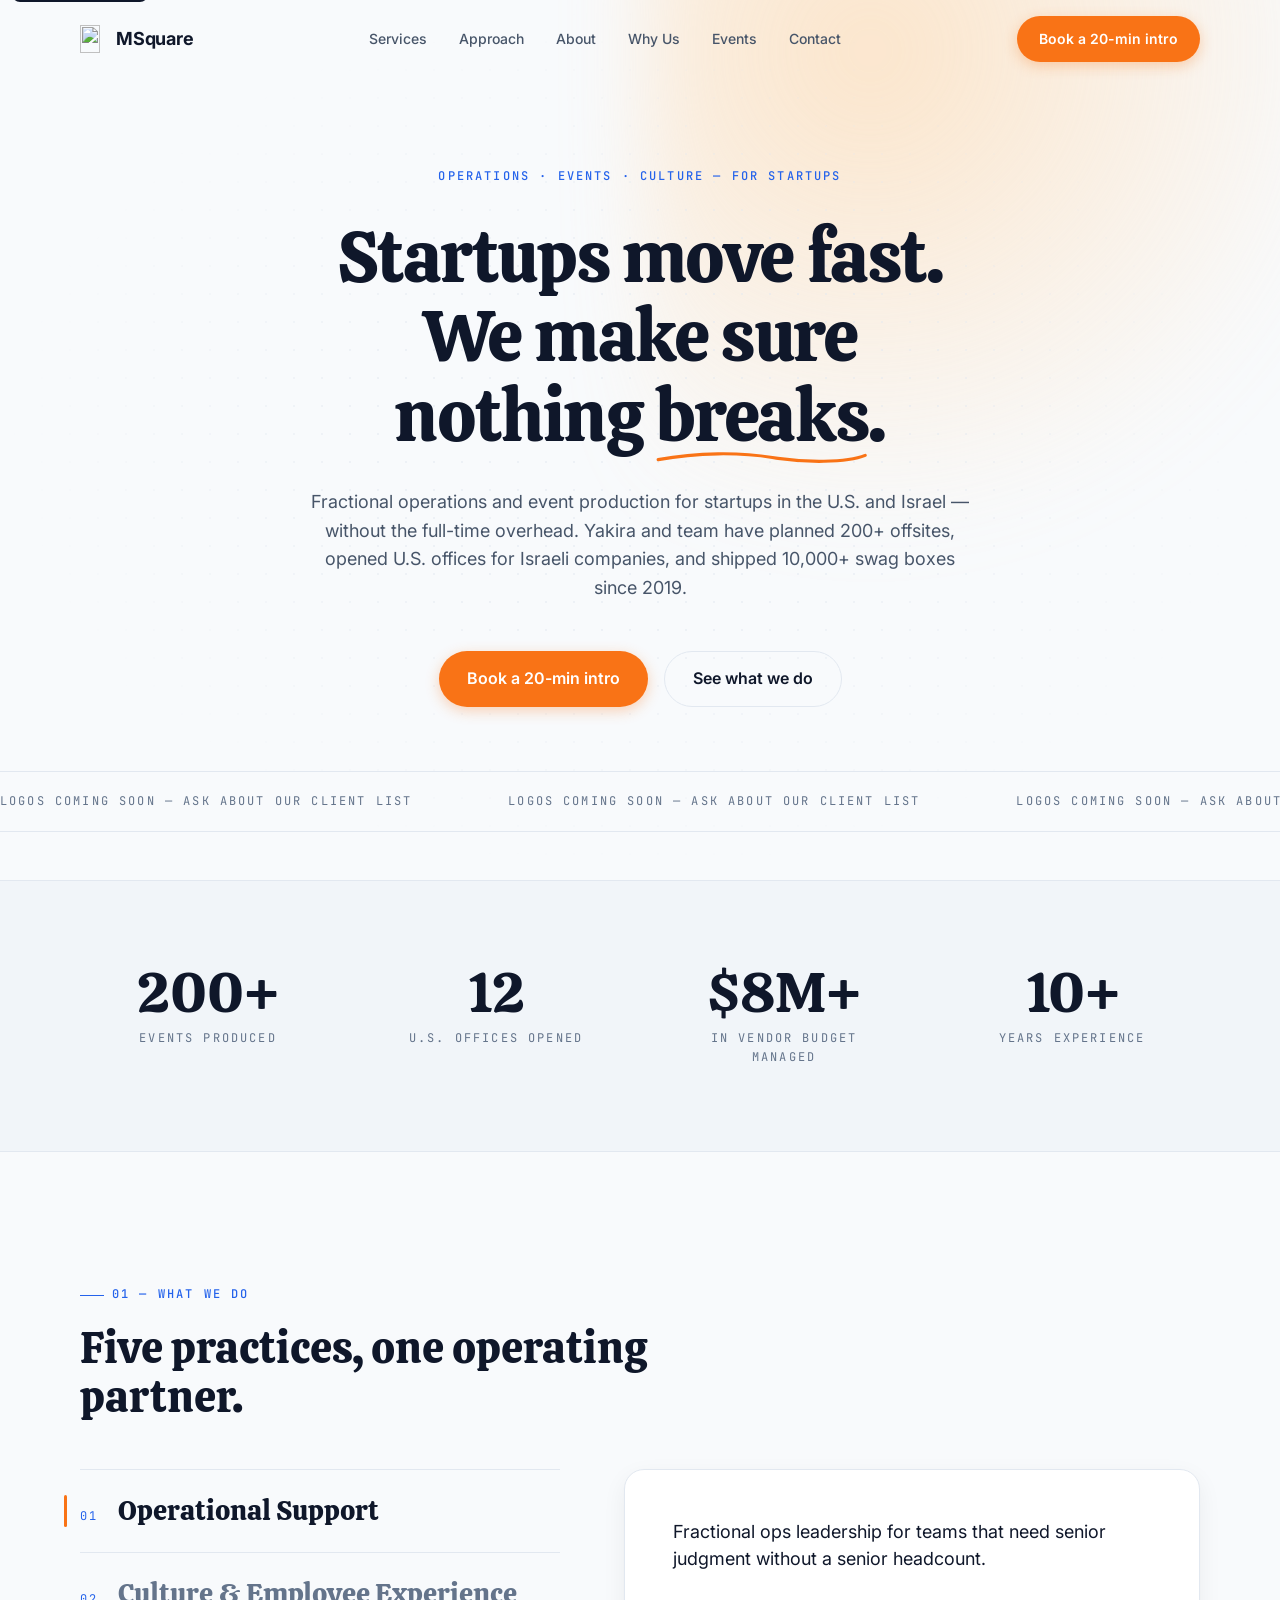
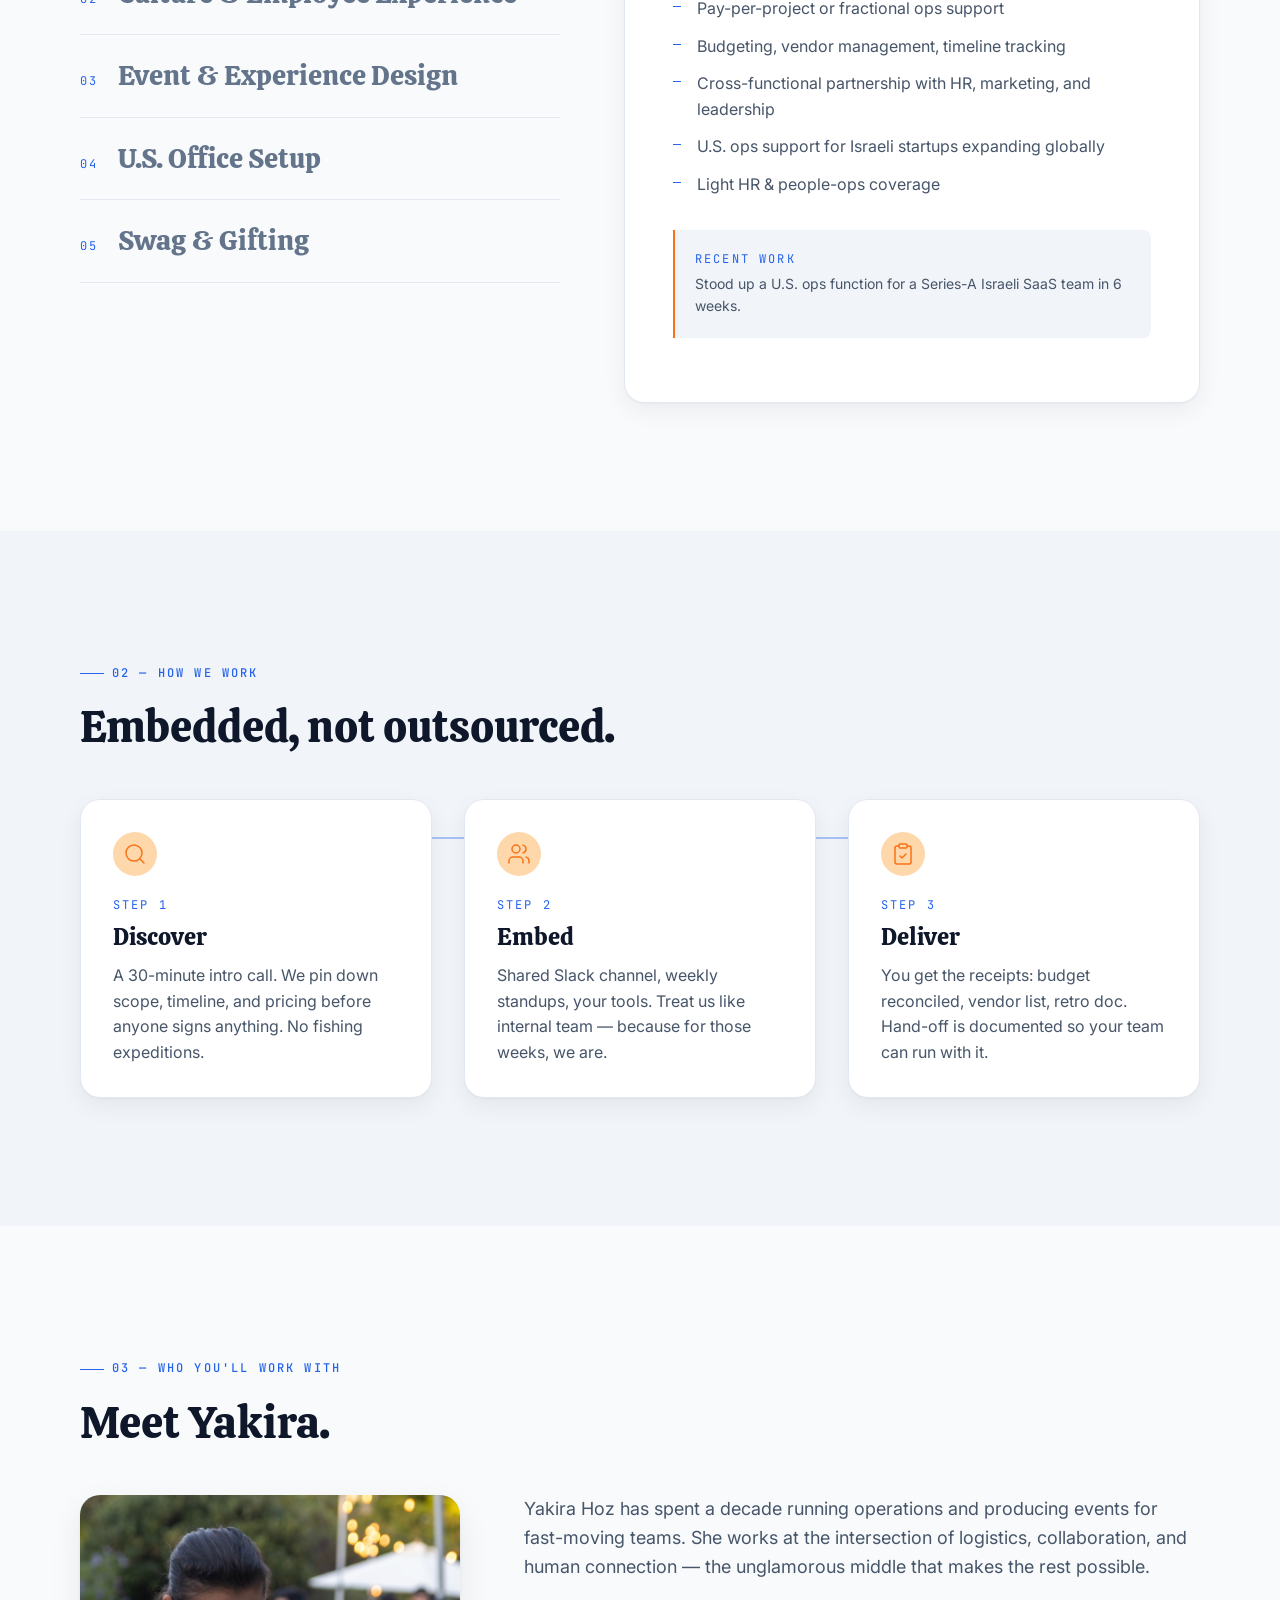
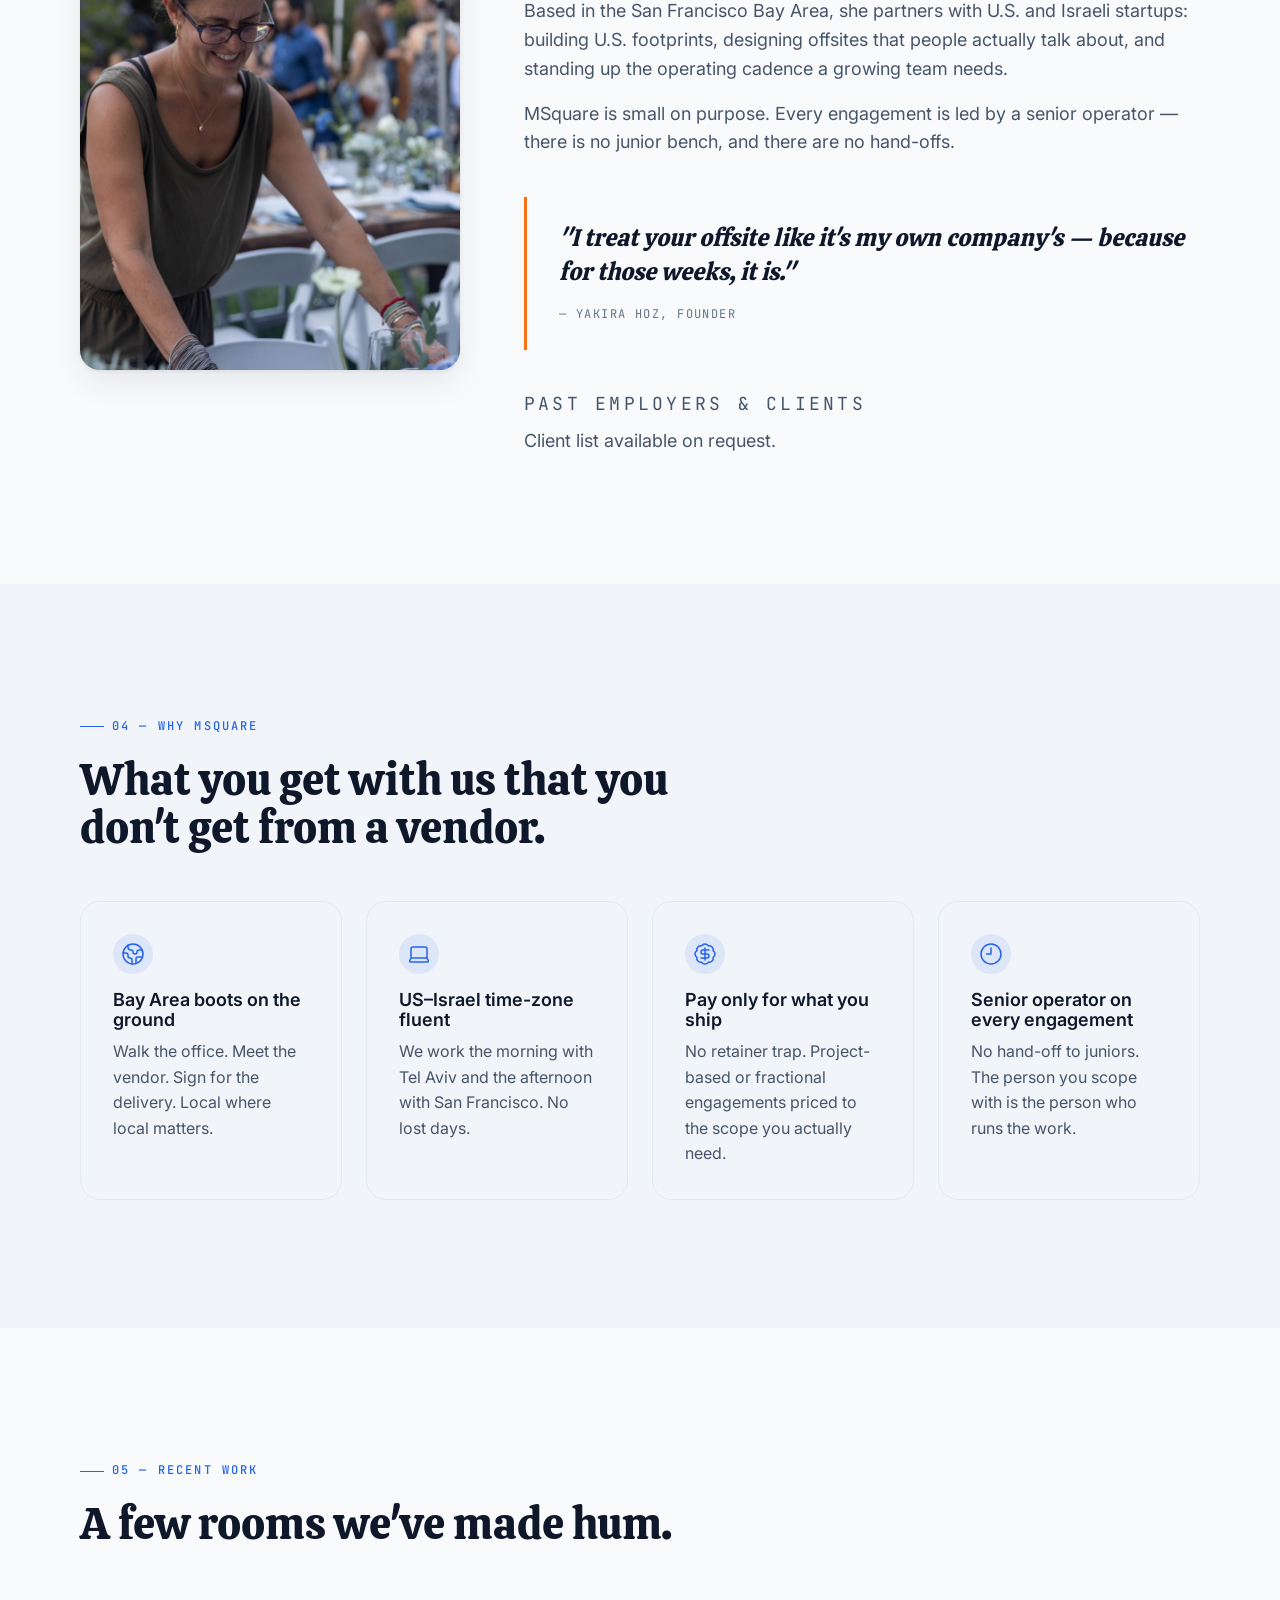
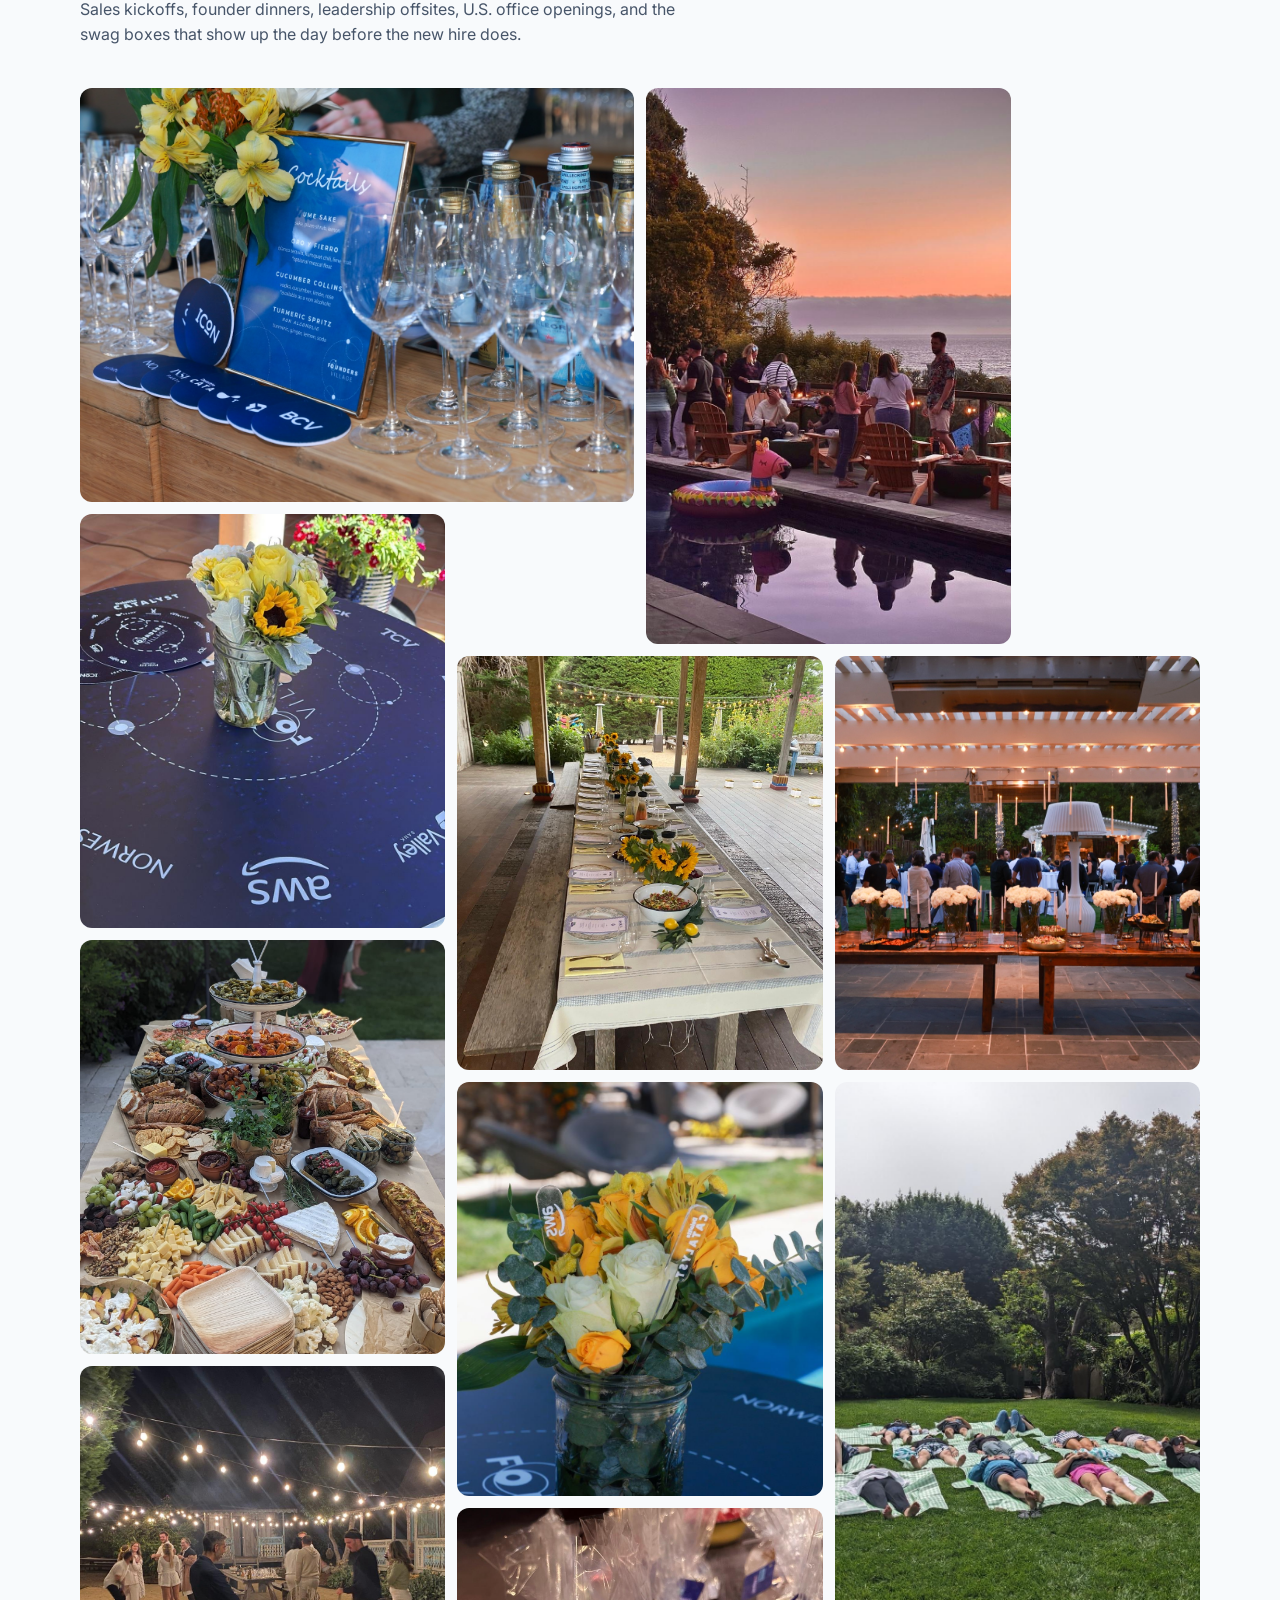
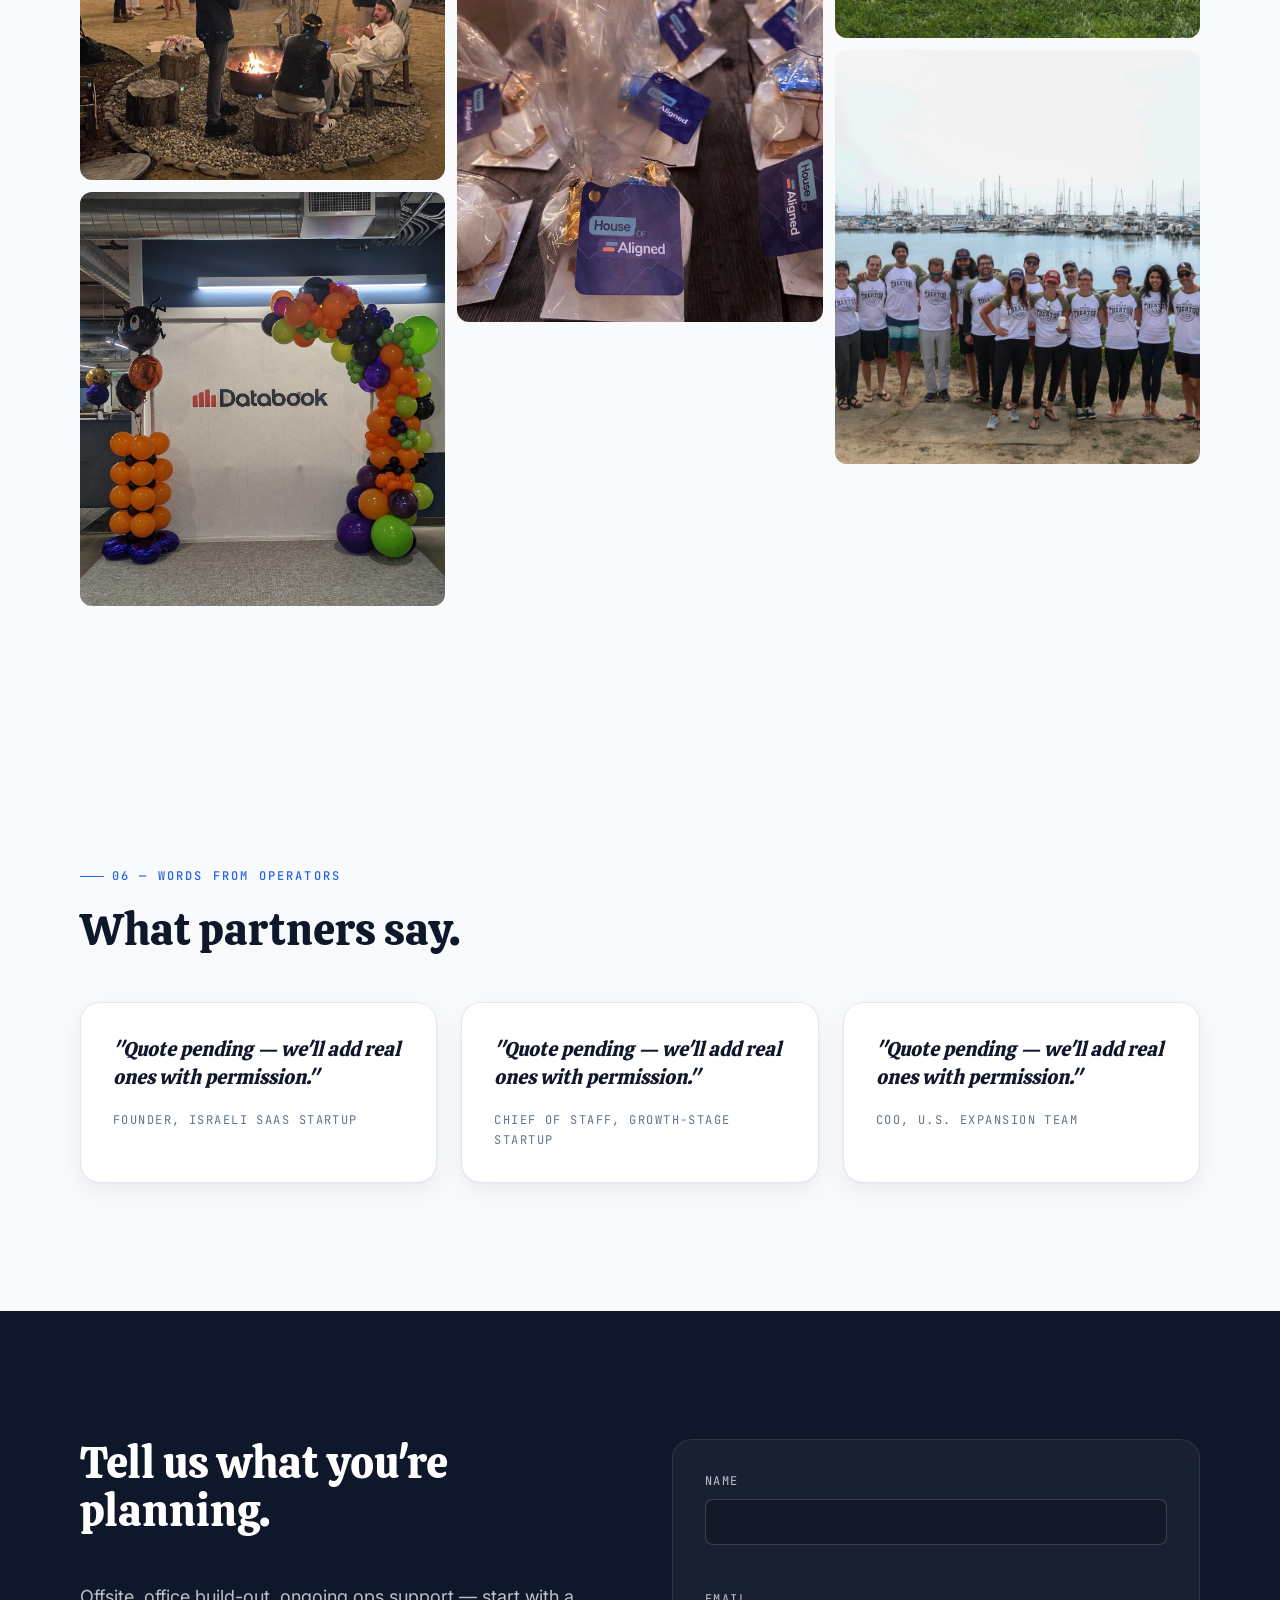
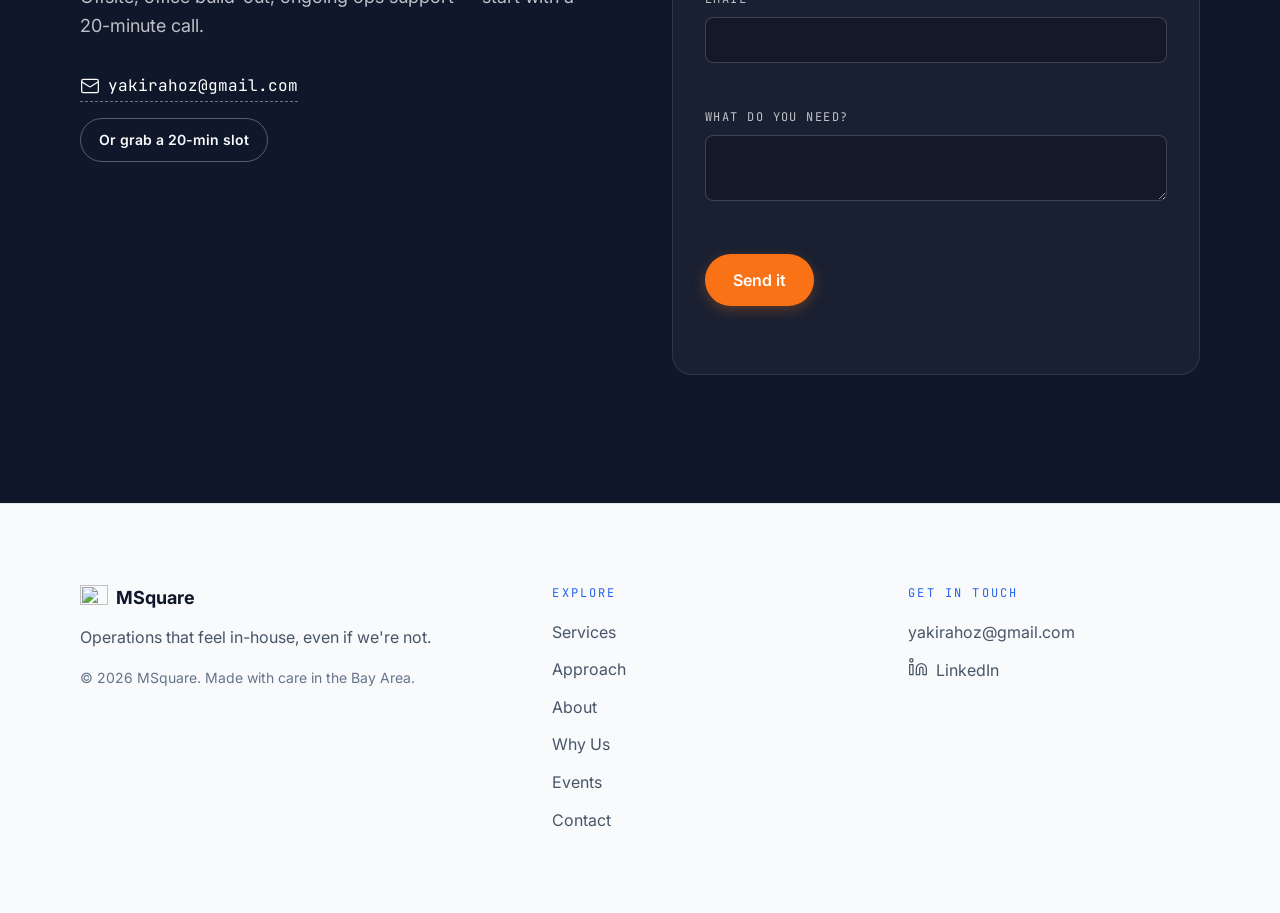
==== index.html @ b812f3e5 "Add Events link in main page nav, mobile nav, and footer Mirrors the link to /#services on the event" ====
<!DOCTYPE html>
<html lang="en">
<head>
  <meta charset="UTF-8" />
  <meta name="viewport" content="width=device-width, initial-scale=1.0" />
  <script>document.documentElement.classList.add('js');</script>
  <meta name="theme-color" content="#F8FAFC" media="(prefers-color-scheme: light)" />
  <meta name="theme-color" content="#0B1220" media="(prefers-color-scheme: dark)" />

  <title>MSquare — Operations & Events for Startups | SF Bay Area + Israel</title>
  <meta name="description" content="Fractional operations and event production for startups in the U.S. and Israel — without the full-time overhead. Boutique operations consultancy led by Yakira Hoz, based in the SF Bay Area." />

  <!-- Open Graph -->
  <meta property="og:type" content="website" />
  <meta property="og:title" content="MSquare — Operations & Events for Startups" />
  <meta property="og:description" content="Fractional operations and event production for startups in the U.S. and Israel — without the full-time overhead." />
  <meta property="og:image" content="/images/og-image.png" />
  <meta property="og:url" content="https://m2square.site/" />
  <meta name="twitter:card" content="summary_large_image" />
  <meta name="twitter:title" content="MSquare — Operations & Events for Startups" />
  <meta name="twitter:description" content="Fractional operations and event production for startups in the U.S. and Israel — without the full-time overhead." />
  <meta name="twitter:image" content="/images/og-image.png" />

  <!-- TODO: replace with real favicon files once produced -->
  <link rel="icon" type="image/png" href="/images/m2square-logo.png" />
  <link rel="apple-touch-icon" href="/images/m2square-logo.png" />

  <!-- Preload critical assets -->
  <link rel="preload" as="image" href="images/m2square-logo.png" />
  <link rel="preconnect" href="https://fonts.googleapis.com" />
  <link rel="preconnect" href="https://fonts.gstatic.com" crossorigin />
  <link
    rel="preload"
    as="style"
    href="https://fonts.googleapis.com/css2?family=Calistoga&family=Inter:wght@400;500;600;700&family=JetBrains+Mono:wght@500&display=swap"
  />
  <link
    rel="stylesheet"
    href="https://fonts.googleapis.com/css2?family=Calistoga&family=Inter:wght@400;500;600;700&family=JetBrains+Mono:wght@500&display=swap"
  />

  <link rel="stylesheet" href="styles.css" />

  <!-- JSON-LD: Organization -->
  <script type="application/ld+json">
  {
    "@context": "https://schema.org",
    "@type": "Organization",
    "name": "MSquare",
    "alternateName": "M2 Square",
    "url": "https://m2square.site/",
    "logo": "https://m2square.site/images/m2square-logo.png",
    "founder": { "@type": "Person", "name": "Yakira Hoz" },
    "email": "yakirahoz@gmail.com",
    "address": {
      "@type": "PostalAddress",
      "addressRegion": "CA",
      "addressLocality": "San Francisco Bay Area",
      "addressCountry": "US"
    },
    "areaServed": ["US", "IL"],
    "serviceType": [
      "Fractional Operations",
      "Event Production",
      "Culture & Employee Experience",
      "U.S. Office Setup",
      "Swag & Gifting"
    ],
    "sameAs": []
  }
  </script>
</head>
<body>
  <a href="#main" class="skip-link">Skip to content</a>

  <!-- ============ NAV ============ -->
  <header class="site-header" data-state="top">
    <nav class="nav" aria-label="Primary">
      <a href="#home" class="nav-logo" aria-label="MSquare home">
        <img src="images/m2square-logo.png" alt="" width="28" height="28" class="nav-logo-img" aria-hidden="true" />
        <span class="nav-wordmark">MSquare</span>
      </a>

      <ul class="nav-links" id="primary-nav">
        <li><a href="#services">Services</a></li>
        <li><a href="#approach">Approach</a></li>
        <li><a href="#about">About</a></li>
        <li><a href="#why-us">Why Us</a></li>
        <li><a href="events/">Events</a></li>
        <li><a href="#contact">Contact</a></li>
      </ul>

      <a href="#contact" class="btn btn-primary nav-cta" data-magnetic>
        Book a 20-min intro
      </a>

      <button
        class="nav-toggle"
        type="button"
        aria-expanded="false"
        aria-controls="mobile-nav"
        aria-label="Open menu"
      >
        <span class="nav-toggle-bar"></span>
        <span class="nav-toggle-bar"></span>
        <span class="nav-toggle-bar"></span>
      </button>
    </nav>
  </header>

  <!-- Mobile nav overlay -->
  <div
    class="mobile-nav"
    id="mobile-nav"
    role="dialog"
    aria-modal="true"
    aria-label="Site navigation"
    hidden
  >
    <ul class="mobile-nav-links">
      <li><a href="#services">Services</a></li>
      <li><a href="#approach">Approach</a></li>
      <li><a href="#about">About</a></li>
      <li><a href="#why-us">Why Us</a></li>
      <li><a href="events/">Events</a></li>
      <li><a href="#contact">Contact</a></li>
    </ul>
    <a href="#contact" class="btn btn-primary btn-large mobile-nav-cta">Book a 20-min intro</a>
    <a href="mailto:yakirahoz@gmail.com" class="mobile-nav-email">yakirahoz@gmail.com</a>
  </div>

  <main id="main">
    <!-- ============ HERO ============ -->
    <section id="home" class="hero" aria-labelledby="hero-title">
      <div class="hero-bg" aria-hidden="true">
        <div class="hero-blob"></div>
        <div class="hero-dots" data-parallax></div>
      </div>

      <div class="hero-inner">
        <p class="eyebrow hero-eyebrow" data-anim="hero-eyebrow">
          OPERATIONS · EVENTS · CULTURE — FOR STARTUPS
        </p>

        <h1 id="hero-title" class="hero-title display" data-anim="hero-title">
          <span class="hero-line">Startups move fast.</span>
          <span class="hero-line">We make sure</span>
          <span class="hero-line">nothing
            <span class="hero-emph">
              breaks
              <svg class="hero-underline" viewBox="0 0 200 14" fill="none" aria-hidden="true">
                <path
                  d="M3 9 C 40 2, 80 2, 110 7 S 180 12, 197 5"
                  stroke="currentColor"
                  stroke-width="3"
                  stroke-linecap="round"
                />
              </svg>
            </span>.
          </span>
        </h1>

        <p class="hero-sub" data-anim="hero-sub">
          Fractional operations and event production for startups in the U.S. and Israel —
          without the full-time overhead. Yakira and team have planned 200+ offsites,
          opened U.S. offices for Israeli companies, and shipped 10,000+ swag boxes since 2019.
        </p>

        <div class="hero-ctas" data-anim="hero-ctas">
          <a href="#contact" class="btn btn-primary btn-large" data-magnetic>
            Book a 20-min intro
          </a>
          <a href="#services" class="btn btn-ghost btn-large">See what we do</a>
        </div>
      </div>

      <!-- Marquee logo strip -->
      <div class="marquee" aria-label="Past clients">
        <div class="marquee-track">
          <!-- Placeholder while real client logos are pending -->
          <span class="marquee-item">Logos coming soon — ask about our client list</span>
          <span class="marquee-item">Logos coming soon — ask about our client list</span>
          <span class="marquee-item">Logos coming soon — ask about our client list</span>
          <span class="marquee-item">Logos coming soon — ask about our client list</span>
          <span class="marquee-item">Logos coming soon — ask about our client list</span>
          <span class="marquee-item">Logos coming soon — ask about our client list</span>
        </div>
      </div>
    </section>

    <!-- ============ TRUST STRIP ============ -->
    <section class="trust" aria-label="By the numbers">
      <div class="container">
        <ul class="trust-grid">
          <li class="trust-card">
            <span class="trust-number" data-count="200" data-suffix="+">0</span>
            <span class="trust-label">Events produced</span>
          </li>
          <li class="trust-card">
            <span class="trust-number" data-count="12" data-suffix="">0</span>
            <span class="trust-label">U.S. offices opened</span>
          </li>
          <li class="trust-card">
            <span class="trust-number" data-count="8" data-prefix="$" data-suffix="M+">0</span>
            <span class="trust-label">In vendor budget managed</span>
          </li>
          <li class="trust-card">
            <span class="trust-number" data-count="10" data-suffix="+">0</span>
            <span class="trust-label">Years experience</span>
          </li>
        </ul>
      </div>
    </section>

    <!-- ============ SERVICES ============ -->
    <section id="services" class="section services" aria-labelledby="services-title">
      <div class="container">
        <p class="eyebrow" data-anim="eyebrow">01 — WHAT WE DO</p>
        <h2 id="services-title" class="section-title display">
          Five practices, one operating partner.
        </h2>

        <div class="services-layout">
          <!-- Tabs (desktop) / Accordion (mobile) -->
          <ol class="services-tabs" role="tablist" aria-label="Services">
            <li>
              <button
                class="service-tab is-active"
                role="tab"
                aria-selected="true"
                aria-controls="svc-panel-1"
                id="svc-tab-1"
                data-tab="1"
              >
                <span class="service-num">01</span>
                <span class="service-name">Operational Support</span>
              </button>
              <div class="service-accordion" id="svc-acc-1" data-panel="1">
                <p class="service-desc">
                  Fractional ops leadership for teams that need senior judgment without a senior headcount.
                </p>
                <ul class="service-bullets">
                  <li>Pay-per-project or fractional ops support</li>
                  <li>Budgeting, vendor management, timeline tracking</li>
                  <li>Cross-functional partnership with HR, marketing, and leadership</li>
                  <li>U.S. ops support for Israeli startups expanding globally</li>
                  <li>Light HR &amp; people-ops coverage</li>
                </ul>
                <p class="service-example">
                  <span class="service-example-label">Recent work</span>
                  Stood up a U.S. ops function for a Series-A Israeli SaaS team in 6 weeks.
                </p>
              </div>
            </li>

            <li>
              <button
                class="service-tab"
                role="tab"
                aria-selected="false"
                aria-controls="svc-panel-2"
                id="svc-tab-2"
                data-tab="2"
              >
                <span class="service-num">02</span>
                <span class="service-name">Culture &amp; Employee Experience</span>
              </button>
              <div class="service-accordion" id="svc-acc-2" data-panel="2" hidden>
                <p class="service-desc">
                  The moments that make a team feel like a team — designed and run end-to-end.
                </p>
                <ul class="service-bullets">
                  <li>Birthdays, work anniversaries, and new-hire welcomes</li>
                  <li>Mental-health and wellness activations</li>
                  <li>Internal branding, decor, and surprise-and-delight moments</li>
                  <li>In-office experiences that reconnect hybrid teams</li>
                </ul>
                <p class="service-example">
                  <span class="service-example-label">Recent work</span>
                  Built a year-long EX calendar for a 60-person hybrid team across SF and Tel Aviv.
                </p>
              </div>
            </li>

            <li>
              <button
                class="service-tab"
                role="tab"
                aria-selected="false"
                aria-controls="svc-panel-3"
                id="svc-tab-3"
                data-tab="3"
              >
                <span class="service-num">03</span>
                <span class="service-name">Event &amp; Experience Design</span>
              </button>
              <div class="service-accordion" id="svc-acc-3" data-panel="3" hidden>
                <p class="service-desc">
                  Internal and external events produced from concept to teardown — on time, on budget.
                </p>
                <ul class="service-bullets">
                  <li>Sales kickoffs, QBRs, leadership offsites</li>
                  <li>Team retreats, holiday parties, in-office activations</li>
                  <li>Customer dinners, investor gatherings, networking events</li>
                  <li>Conferences and booth setup, U.S.-side</li>
                  <li>Holiday-in-a-box kits and milestone gifting programs</li>
                </ul>
                <p class="service-example">
                  <span class="service-example-label">Recent work</span>
                  Delivered a 3-day leadership offsite in Sonoma for a 40-person exec team.
                </p>
              </div>
            </li>

            <li>
              <button
                class="service-tab"
                role="tab"
                aria-selected="false"
                aria-controls="svc-panel-4"
                id="svc-tab-4"
                data-tab="4"
              >
                <span class="service-num">04</span>
                <span class="service-name">U.S. Office Setup</span>
              </button>
              <div class="service-accordion" id="svc-acc-4" data-panel="4" hidden>
                <p class="service-desc">
                  Find it, build it, run it. U.S. office launches for Israeli companies, end-to-end.
                </p>
                <ul class="service-bullets">
                  <li>Site selection, lease negotiation support, design</li>
                  <li>Vendor sourcing and ongoing relationship management</li>
                  <li>Day-to-day office operations: supplies, services, maintenance</li>
                  <li>Micro-kitchen and stocking programs</li>
                  <li>Space optimization and layout planning</li>
                </ul>
                <p class="service-example">
                  <span class="service-example-label">Recent work</span>
                  Built U.S. HQ in San Mateo for an Israeli SaaS company in 6 weeks.
                </p>
              </div>
            </li>

            <li>
              <button
                class="service-tab"
                role="tab"
                aria-selected="false"
                aria-controls="svc-panel-5"
                id="svc-tab-5"
                data-tab="5"
              >
                <span class="service-num">05</span>
                <span class="service-name">Swag &amp; Gifting</span>
              </button>
              <div class="service-accordion" id="svc-acc-5" data-panel="5" hidden>
                <p class="service-desc">
                  Considered, on-brand swag programs — sourced, kitted, and shipped from the U.S.
                </p>
                <ul class="service-bullets">
                  <li>Onboarding kits and company-branded apparel</li>
                  <li>Recognition gifts and care packages</li>
                  <li>Seasonal and cultural gifting campaigns</li>
                  <li>Personalized holiday packages for teams, clients, and partners</li>
                  <li>Milestone packages</li>
                  <li>U.S.-based purchasing and shipping logistics</li>
                </ul>
                <p class="service-example">
                  <span class="service-example-label">Recent work</span>
                  Shipped 1,200 onboarding kits across 14 states for a Series-B launch.
                </p>
              </div>
            </li>
          </ol>

          <!-- Desktop right-panel -->
          <div class="services-panels" aria-live="polite">
            <article
              class="service-panel is-active"
              role="tabpanel"
              id="svc-panel-1"
              aria-labelledby="svc-tab-1"
              data-panel="1"
            >
              <p class="service-desc">
                Fractional ops leadership for teams that need senior judgment without a senior headcount.
              </p>
              <ul class="service-bullets">
                <li>Pay-per-project or fractional ops support</li>
                <li>Budgeting, vendor management, timeline tracking</li>
                <li>Cross-functional partnership with HR, marketing, and leadership</li>
                <li>U.S. ops support for Israeli startups expanding globally</li>
                <li>Light HR &amp; people-ops coverage</li>
              </ul>
              <p class="service-example">
                <span class="service-example-label">Recent work</span>
                Stood up a U.S. ops function for a Series-A Israeli SaaS team in 6 weeks.
              </p>
            </article>

            <article
              class="service-panel"
              role="tabpanel"
              id="svc-panel-2"
              aria-labelledby="svc-tab-2"
              data-panel="2"
              hidden
            >
              <p class="service-desc">
                The moments that make a team feel like a team — designed and run end-to-end.
              </p>
              <ul class="service-bullets">
                <li>Birthdays, work anniversaries, and new-hire welcomes</li>
                <li>Mental-health and wellness activations</li>
                <li>Internal branding, decor, and surprise-and-delight moments</li>
                <li>In-office experiences that reconnect hybrid teams</li>
              </ul>
              <p class="service-example">
                <span class="service-example-label">Recent work</span>
                Built a year-long EX calendar for a 60-person hybrid team across SF and Tel Aviv.
              </p>
            </article>

            <article
              class="service-panel"
              role="tabpanel"
              id="svc-panel-3"
              aria-labelledby="svc-tab-3"
              data-panel="3"
              hidden
            >
              <p class="service-desc">
                Internal and external events produced from concept to teardown — on time, on budget.
              </p>
              <ul class="service-bullets">
                <li>Sales kickoffs, QBRs, leadership offsites</li>
                <li>Team retreats, holiday parties, in-office activations</li>
                <li>Customer dinners, investor gatherings, networking events</li>
                <li>Conferences and booth setup, U.S.-side</li>
                <li>Holiday-in-a-box kits and milestone gifting programs</li>
              </ul>
              <p class="service-example">
                <span class="service-example-label">Recent work</span>
                Delivered a 3-day leadership offsite in Sonoma for a 40-person exec team.
              </p>
            </article>

            <article
              class="service-panel"
              role="tabpanel"
              id="svc-panel-4"
              aria-labelledby="svc-tab-4"
              data-panel="4"
              hidden
            >
              <p class="service-desc">
                Find it, build it, run it. U.S. office launches for Israeli companies, end-to-end.
              </p>
              <ul class="service-bullets">
                <li>Site selection, lease negotiation support, design</li>
                <li>Vendor sourcing and ongoing relationship management</li>
                <li>Day-to-day office operations: supplies, services, maintenance</li>
                <li>Micro-kitchen and stocking programs</li>
                <li>Space optimization and layout planning</li>
              </ul>
              <p class="service-example">
                <span class="service-example-label">Recent work</span>
                Built U.S. HQ in San Mateo for an Israeli SaaS company in 6 weeks.
              </p>
            </article>

            <article
              class="service-panel"
              role="tabpanel"
              id="svc-panel-5"
              aria-labelledby="svc-tab-5"
              data-panel="5"
              hidden
            >
              <p class="service-desc">
                Considered, on-brand swag programs — sourced, kitted, and shipped from the U.S.
              </p>
              <ul class="service-bullets">
                <li>Onboarding kits and company-branded apparel</li>
                <li>Recognition gifts and care packages</li>
                <li>Seasonal and cultural gifting campaigns</li>
                <li>Personalized holiday packages for teams, clients, and partners</li>
                <li>Milestone packages</li>
                <li>U.S.-based purchasing and shipping logistics</li>
              </ul>
              <p class="service-example">
                <span class="service-example-label">Recent work</span>
                Shipped 1,200 onboarding kits across 14 states for a Series-B launch.
              </p>
            </article>
          </div>
        </div>
      </div>
    </section>

    <!-- ============ APPROACH ============ -->
    <section id="approach" class="section approach" aria-labelledby="approach-title">
      <div class="container">
        <p class="eyebrow" data-anim="eyebrow">02 — HOW WE WORK</p>
        <h2 id="approach-title" class="section-title display">Embedded, not outsourced.</h2>

        <div class="timeline" data-timeline>
          <svg class="timeline-line" viewBox="0 0 1000 6" preserveAspectRatio="none" aria-hidden="true">
            <path d="M 0 3 L 1000 3" stroke="currentColor" stroke-width="2" stroke-linecap="round" />
          </svg>

          <ol class="timeline-steps">
            <li class="timeline-step" data-step="1">
              <div class="timeline-card">
                <div class="timeline-icon" aria-hidden="true">
                  <!-- Lucide: search -->
                  <svg xmlns="http://www.w3.org/2000/svg" width="24" height="24" viewBox="0 0 24 24" fill="none" stroke="currentColor" stroke-width="1.5" stroke-linecap="round" stroke-linejoin="round"><circle cx="11" cy="11" r="8"/><path d="m21 21-4.3-4.3"/></svg>
                </div>
                <p class="timeline-step-num">Step 1</p>
                <h3 class="timeline-title">Discover</h3>
                <p class="timeline-body">
                  A 30-minute intro call. We pin down scope, timeline, and pricing before
                  anyone signs anything. No fishing expeditions.
                </p>
              </div>
            </li>

            <li class="timeline-step" data-step="2">
              <div class="timeline-card">
                <div class="timeline-icon" aria-hidden="true">
                  <!-- Lucide: users -->
                  <svg xmlns="http://www.w3.org/2000/svg" width="24" height="24" viewBox="0 0 24 24" fill="none" stroke="currentColor" stroke-width="1.5" stroke-linecap="round" stroke-linejoin="round"><path d="M16 21v-2a4 4 0 0 0-4-4H6a4 4 0 0 0-4 4v2"/><circle cx="9" cy="7" r="4"/><path d="M22 21v-2a4 4 0 0 0-3-3.87"/><path d="M16 3.13a4 4 0 0 1 0 7.75"/></svg>
                </div>
                <p class="timeline-step-num">Step 2</p>
                <h3 class="timeline-title">Embed</h3>
                <p class="timeline-body">
                  Shared Slack channel, weekly standups, your tools. Treat us like internal
                  team — because for those weeks, we are.
                </p>
              </div>
            </li>

            <li class="timeline-step" data-step="3">
              <div class="timeline-card">
                <div class="timeline-icon" aria-hidden="true">
                  <!-- Lucide: clipboard-check -->
                  <svg xmlns="http://www.w3.org/2000/svg" width="24" height="24" viewBox="0 0 24 24" fill="none" stroke="currentColor" stroke-width="1.5" stroke-linecap="round" stroke-linejoin="round"><rect width="8" height="4" x="8" y="2" rx="1" ry="1"/><path d="M16 4h2a2 2 0 0 1 2 2v14a2 2 0 0 1-2 2H6a2 2 0 0 1-2-2V6a2 2 0 0 1 2-2h2"/><path d="m9 14 2 2 4-4"/></svg>
                </div>
                <p class="timeline-step-num">Step 3</p>
                <h3 class="timeline-title">Deliver</h3>
                <p class="timeline-body">
                  You get the receipts: budget reconciled, vendor list, retro doc. Hand-off
                  is documented so your team can run with it.
                </p>
              </div>
            </li>
          </ol>
        </div>
      </div>
    </section>

    <!-- ============ ABOUT ============ -->
    <section id="about" class="section about" aria-labelledby="about-title">
      <div class="container">
        <p class="eyebrow" data-anim="eyebrow">03 — WHO YOU'LL WORK WITH</p>
        <h2 id="about-title" class="section-title display">Meet Yakira.</h2>

        <div class="about-layout">
          <div class="about-portrait">
            <figure class="portrait-frame" data-portrait>
              <img
                src="images/gallery/yakira-portrait.jpg"
                alt="Yakira smiling while setting an outdoor dinner table at dusk"
                loading="lazy"
                width="1600"
                height="1067"
              />
            </figure>
          </div>

          <div class="about-body">
            <p>
              Yakira Hoz has spent a decade running operations and producing events for
              fast-moving teams. She works at the intersection of logistics, collaboration,
              and human connection — the unglamorous middle that makes the rest possible.
            </p>
            <p>
              Based in the San Francisco Bay Area, she partners with U.S. and Israeli
              startups: building U.S. footprints, designing offsites that people actually
              talk about, and standing up the operating cadence a growing team needs.
            </p>
            <p>
              MSquare is small on purpose. Every engagement is led by a senior operator —
              there is no junior bench, and there are no hand-offs.
            </p>

            <blockquote class="pull-quote">
              <p>
                "I treat your offsite like it's my own company's — because for those weeks, it is."
              </p>
              <cite>— Yakira Hoz, Founder</cite>
            </blockquote>

            <p class="about-clients-label">Past employers &amp; clients</p>
            <p class="about-clients">
              <!-- TODO: replace with real logo lockup once approved -->
              Client list available on request.
            </p>
          </div>
        </div>
      </div>
    </section>

    <!-- ============ WHY US ============ -->
    <section id="why-us" class="section why-us" aria-labelledby="why-title">
      <div class="container">
        <p class="eyebrow" data-anim="eyebrow">04 — WHY MSQUARE</p>
        <h2 id="why-title" class="section-title display">
          What you get with us that you don't get from a vendor.
        </h2>

        <ul class="why-grid">
          <li class="why-tile">
            <span class="why-icon" aria-hidden="true">
              <!-- Lucide: globe-2 -->
              <svg xmlns="http://www.w3.org/2000/svg" width="24" height="24" viewBox="0 0 24 24" fill="none" stroke="currentColor" stroke-width="1.5" stroke-linecap="round" stroke-linejoin="round"><path d="M21.54 15H17a2 2 0 0 0-2 2v4.54"/><path d="M7 3.34V5a3 3 0 0 0 3 3a2 2 0 0 1 2 2c0 1.1.9 2 2 2a2 2 0 0 0 2-2c0-1.1.9-2 2-2h3.17"/><path d="M11 21.95V18a2 2 0 0 0-2-2a2 2 0 0 1-2-2v-1a2 2 0 0 0-2-2H2.05"/><circle cx="12" cy="12" r="10"/></svg>
            </span>
            <h3 class="why-title">Bay Area boots on the ground</h3>
            <p class="why-body">Walk the office. Meet the vendor. Sign for the delivery. Local where local matters.</p>
          </li>

          <li class="why-tile">
            <span class="why-icon" aria-hidden="true">
              <!-- Lucide: laptop -->
              <svg xmlns="http://www.w3.org/2000/svg" width="24" height="24" viewBox="0 0 24 24" fill="none" stroke="currentColor" stroke-width="1.5" stroke-linecap="round" stroke-linejoin="round"><path d="M20 16V7a2 2 0 0 0-2-2H6a2 2 0 0 0-2 2v9m16 0H4m16 0 1.28 2.55a1 1 0 0 1-.9 1.45H3.62a1 1 0 0 1-.9-1.45L4 16"/></svg>
            </span>
            <h3 class="why-title">US–Israel time-zone fluent</h3>
            <p class="why-body">We work the morning with Tel Aviv and the afternoon with San Francisco. No lost days.</p>
          </li>

          <li class="why-tile">
            <span class="why-icon" aria-hidden="true">
              <!-- Lucide: badge-dollar-sign -->
              <svg xmlns="http://www.w3.org/2000/svg" width="24" height="24" viewBox="0 0 24 24" fill="none" stroke="currentColor" stroke-width="1.5" stroke-linecap="round" stroke-linejoin="round"><path d="M3.85 8.62a4 4 0 0 1 4.78-4.77 4 4 0 0 1 6.74 0 4 4 0 0 1 4.78 4.78 4 4 0 0 1 0 6.74 4 4 0 0 1-4.77 4.78 4 4 0 0 1-6.75 0 4 4 0 0 1-4.78-4.77 4 4 0 0 1 0-6.76Z"/><path d="M16 8h-6a2 2 0 1 0 0 4h4a2 2 0 1 1 0 4H8"/><path d="M12 18V6"/></svg>
            </span>
            <h3 class="why-title">Pay only for what you ship</h3>
            <p class="why-body">No retainer trap. Project-based or fractional engagements priced to the scope you actually need.</p>
          </li>

          <li class="why-tile">
            <span class="why-icon" aria-hidden="true">
              <!-- Lucide: clock-9 -->
              <svg xmlns="http://www.w3.org/2000/svg" width="24" height="24" viewBox="0 0 24 24" fill="none" stroke="currentColor" stroke-width="1.5" stroke-linecap="round" stroke-linejoin="round"><circle cx="12" cy="12" r="10"/><polyline points="12 6 12 12 7.5 12"/></svg>
            </span>
            <h3 class="why-title">Senior operator on every engagement</h3>
            <p class="why-body">No hand-off to juniors. The person you scope with is the person who runs the work.</p>
          </li>
        </ul>
      </div>
    </section>

    <!-- ============ RECENT WORK ============ -->
    <section id="work" class="section work" aria-labelledby="work-title">
      <div class="container">
        <p class="eyebrow" data-anim="eyebrow">05 — RECENT WORK</p>
        <h2 id="work-title" class="section-title display">A few rooms we've made hum.</h2>
        <p style="max-width:60ch; color:var(--color-ink-muted); line-height:1.6;">
          Sales kickoffs, founder dinners, leadership offsites, U.S. office openings,
          and the swag boxes that show up the day before the new hire does.
        </p>

        <div class="work-gallery" role="list">
          <button class="work-tile" role="listitem" data-span="wide" data-caption="Founders Village — VC + founders mixer" type="button">
            <img src="/images/gallery/corporate-cocktails-bar.jpg"
                 alt="Cocktail menu sign reading 'Cocktails' in front of branded VC coasters and rows of wine glasses"
                 loading="lazy" width="1600" height="1067" />
          </button>
          <button class="work-tile" role="listitem" data-span="tall" data-caption="Coastal sunset offsite" type="button">
            <img src="/images/gallery/offsite-sunset-pool.jpg"
                 alt="Team mixer at sunset around a pool with papel picado strung across, ocean view in the background"
                 loading="lazy" width="1600" height="1067" />
          </button>
          <button class="work-tile" role="listitem" data-span="square" data-caption="Branded sponsor table" type="button">
            <img src="/images/gallery/corporate-sponsor-table.jpg"
                 alt="Round table with custom navy table topper printed with sponsor logos AWS, SVB, TCV, Norwest"
                 loading="lazy" width="1600" height="1067" />
          </button>
          <button class="work-tile" role="listitem" data-span="square" data-caption="Sunflower farm-to-table dinner" type="button">
            <img src="/images/gallery/offsite-sunflower-dinner.jpg"
                 alt="Long farm dinner table set with sunflowers, gold flatware, and string lights overhead"
                 loading="lazy" width="1600" height="1067" />
          </button>
          <button class="work-tile" role="listitem" data-span="square" data-caption="Outdoor cocktail evening" type="button">
            <img src="/images/gallery/corporate-cocktail-evening.jpg"
                 alt="Outdoor evening cocktail event with string lights and white floral arrangements on wood tables"
                 loading="lazy" width="1600" height="1067" />
          </button>
          <button class="work-tile" role="listitem" data-span="square" data-caption="Grazing table" type="button">
            <img src="/images/gallery/corporate-grazing-table.jpg"
                 alt="Generous grazing table with cheeses, charcuterie, fruit, breads, and dips"
                 loading="lazy" width="1600" height="1067" />
          </button>
          <button class="work-tile" role="listitem" data-span="square" data-caption="Branded centerpiece" type="button">
            <img src="/images/gallery/corporate-yellow-bouquet.jpg"
                 alt="Yellow rose centerpiece in a mason jar with branded SMS and Catalyst stir-stick stakes by a pool"
                 loading="lazy" width="1600" height="1067" />
          </button>
          <button class="work-tile" role="listitem" data-span="tall" data-caption="Wellness offsite — outdoor yoga" type="button">
            <img src="/images/gallery/offsite-yoga.jpg"
                 alt="Team doing a yoga class on green grass at an outdoor offsite"
                 loading="lazy" width="1600" height="1067" />
          </button>
          <button class="work-tile" role="listitem" data-span="square" data-caption="Late-night fire pit" type="button">
            <img src="/images/gallery/offsite-firepit-night.jpg"
                 alt="Team gathered around a fire pit at night under string lights"
                 loading="lazy" width="1600" height="1067" />
          </button>
          <button class="work-tile" role="listitem" data-span="square" data-caption="Branded swag — House of Aligned" type="button">
            <img src="/images/gallery/offsite-branded-smores.jpg"
                 alt="Rows of clear-bagged s'mores kits with House of Aligned branded tags"
                 loading="lazy" width="1600" height="1067" />
          </button>
          <button class="work-tile" role="listitem" data-span="square" data-caption="Marina team offsite" type="button">
            <img src="/images/gallery/offsite-team-marina.jpg"
                 alt="Team in matching shirts posing in front of a marina full of sailboats"
                 loading="lazy" width="1600" height="1067" />
          </button>
          <button class="work-tile" role="listitem" data-span="square" data-caption="Office holiday activation — Databook" type="button">
            <img src="/images/gallery/office-halloween-arch.jpg"
                 alt="Halloween balloon arch in orange, purple, green, and black framing a Databook logo wall"
                 loading="lazy" width="1600" height="1067" />
          </button>
        </div>
      </div>
    </section>

    <!-- ============ Lightbox (shared) ============ -->
    <div class="lightbox" id="gallery-lightbox" role="dialog" aria-modal="true" aria-label="Image preview">
      <button class="lightbox-close" type="button" aria-label="Close preview">×</button>
      <button class="lightbox-prev" type="button" aria-label="Previous image">‹</button>
      <button class="lightbox-next" type="button" aria-label="Next image">›</button>
      <img alt="" />
      <div class="lightbox-caption" aria-live="polite"></div>
    </div>

    <!-- ============ TESTIMONIALS ============ -->
    <section id="testimonials" class="section testimonials" aria-labelledby="testimonials-title">
      <div class="container">
        <p class="eyebrow" data-anim="eyebrow">06 — WORDS FROM OPERATORS</p>
        <h2 id="testimonials-title" class="section-title display">
          What partners say.
        </h2>

        <ul class="testimonial-grid">
          <li class="testimonial-card">
            <blockquote>
              <p>"Quote pending — we'll add real ones with permission."</p>
            </blockquote>
            <p class="testimonial-meta">Founder, Israeli SaaS startup</p>
          </li>
          <li class="testimonial-card">
            <blockquote>
              <p>"Quote pending — we'll add real ones with permission."</p>
            </blockquote>
            <p class="testimonial-meta">Chief of Staff, growth-stage startup</p>
          </li>
          <li class="testimonial-card">
            <blockquote>
              <p>"Quote pending — we'll add real ones with permission."</p>
            </blockquote>
            <p class="testimonial-meta">COO, U.S. expansion team</p>
          </li>
        </ul>
      </div>
    </section>

    <!-- ============ CONTACT ============ -->
    <section id="contact" class="section contact" aria-labelledby="contact-title">
      <div class="container contact-inner">
        <div class="contact-copy">
          <h2 id="contact-title" class="section-title display">
            Tell us what you're planning.
          </h2>
          <p class="contact-sub">
            Offsite, office build-out, ongoing ops support — start with a 20-minute call.
          </p>

          <div class="contact-alt">
            <a href="mailto:yakirahoz@gmail.com" class="contact-email">
              <span class="contact-email-icon" aria-hidden="true">
                <!-- Lucide: mail -->
                <svg xmlns="http://www.w3.org/2000/svg" width="20" height="20" viewBox="0 0 24 24" fill="none" stroke="currentColor" stroke-width="1.5" stroke-linecap="round" stroke-linejoin="round"><rect width="20" height="16" x="2" y="4" rx="2"/><path d="m22 7-8.97 5.7a1.94 1.94 0 0 1-2.06 0L2 7"/></svg>
              </span>
              yakirahoz@gmail.com
            </a>
            <!-- TODO: add Calendly URL -->
            <a href="#" class="btn btn-ghost-light btn-small contact-calendly" data-todo="calendly">
              Or grab a 20-min slot
            </a>
          </div>
        </div>

        <form class="contact-form" id="contact-form" novalidate>
          <div class="field">
            <label for="cf-name">Name</label>
            <input id="cf-name" name="name" type="text" autocomplete="name" required />
            <p class="field-error" role="alert" data-for="cf-name"></p>
          </div>

          <div class="field">
            <label for="cf-email">Email</label>
            <input id="cf-email" name="email" type="email" autocomplete="email" required />
            <p class="field-error" role="alert" data-for="cf-email"></p>
          </div>

          <div class="field">
            <label for="cf-message">What do you need?</label>
            <textarea id="cf-message" name="message" rows="2" required></textarea>
            <p class="field-error" role="alert" data-for="cf-message"></p>
          </div>

          <button type="submit" class="btn btn-primary btn-large form-submit">
            Send it
          </button>

          <p class="form-status" role="status" aria-live="polite"></p>
        </form>
      </div>
    </section>
  </main>

  <!-- ============ FOOTER ============ -->
  <footer class="site-footer">
    <div class="container footer-inner">
      <div class="footer-col footer-brand">
        <a href="#home" class="footer-logo">
          <img src="images/m2square-logo.png" alt="" width="28" height="28" aria-hidden="true" />
          <span>MSquare</span>
        </a>
        <p class="footer-tag">Operations that feel in-house, even if we're not.</p>
        <p class="footer-meta">© <span id="year">2026</span> MSquare. Made with care in the Bay Area.</p>
      </div>

      <div class="footer-col">
        <p class="footer-heading">Explore</p>
        <ul class="footer-links">
          <li><a href="#services">Services</a></li>
          <li><a href="#approach">Approach</a></li>
          <li><a href="#about">About</a></li>
          <li><a href="#why-us">Why Us</a></li>
          <li><a href="events/">Events</a></li>
          <li><a href="#contact">Contact</a></li>
        </ul>
      </div>

      <div class="footer-col">
        <p class="footer-heading">Get in touch</p>
        <ul class="footer-links">
          <li>
            <a href="mailto:yakirahoz@gmail.com">yakirahoz@gmail.com</a>
          </li>
          <li>
            <a href="#" data-todo="linkedin" aria-label="LinkedIn (link pending)">
              <span class="footer-social-icon" aria-hidden="true">
                <!-- Lucide: linkedin -->
                <svg xmlns="http://www.w3.org/2000/svg" width="20" height="20" viewBox="0 0 24 24" fill="none" stroke="currentColor" stroke-width="1.5" stroke-linecap="round" stroke-linejoin="round"><path d="M16 8a6 6 0 0 1 6 6v7h-4v-7a2 2 0 0 0-4 0v7h-4v-7a6 6 0 0 1 6-6z"/><rect width="4" height="12" x="2" y="9"/><circle cx="4" cy="4" r="2"/></svg>
              </span>
              LinkedIn
            </a>
          </li>
        </ul>
      </div>
    </div>
  </footer>

  <script src="script.js" defer></script>
</body>
</html>
---- styles.css ----
/* =====================================================
   MSquare — styles.css
   1. Tokens   2. Base   3. Components   4. Sections
   5. Utilities   6. Media queries   7. Reduced motion
   ===================================================== */

/* No-JS / pre-JS fallback: ensure reveal-staged content is visible if
   script.js never runs (ad-blocker, slow network, JS disabled). The inline
   <script> in <head> adds the .js class; when present, the opacity:0 defaults
   below kick in and JS handles the reveal. */
html:not(.js) [data-anim="hero-eyebrow"],
html:not(.js) [data-anim="hero-title"],
html:not(.js) [data-anim="hero-sub"],
html:not(.js) [data-anim="hero-ctas"],
html:not(.js) .timeline-step,
html:not(.js) .why-tile,
html:not(.js) .reveal {
  opacity: 1 !important;
  transform: none !important;
}
html:not(.js) .hero-emph .hero-underline path {
  stroke-dashoffset: 0 !important;
}

/* ---------- 1. TOKENS ---------- */
:root {
  /* Color */
  --color-bg: #F8FAFC;
  --color-surface: #FFFFFF;
  --color-surface-alt: #F1F5F9;
  --color-ink: #0F172A;
  --color-ink-muted: #475569;
  --color-ink-subtle: #64748B;
  --color-brand: #2563EB;
  --color-brand-deep: #1E3A8A;
  --color-accent: #F97316;
  --color-accent-soft: #FED7AA;
  --color-accent-text: #FFFFFF;
  --color-line: #E2E8F0;

  /* Spacing — 4pt grid */
  --space-1: 4px;
  --space-2: 8px;
  --space-3: 12px;
  --space-4: 16px;
  --space-5: 20px;
  --space-6: 24px;
  --space-7: 32px;
  --space-8: 40px;
  --space-9: 48px;
  --space-10: 64px;
  --space-11: 80px;
  --space-12: 96px;
  --space-13: 128px;

  /* Radius */
  --radius-1: 4px;
  --radius-2: 8px;
  --radius-3: 12px;
  --radius-4: 20px;
  --radius-pill: 999px;

  /* Shadow */
  --shadow-sm: 0 1px 2px rgba(15, 23, 42, 0.04), 0 8px 24px rgba(15, 23, 42, 0.06);
  --shadow-md: 0 2px 4px rgba(15, 23, 42, 0.06), 0 12px 32px rgba(15, 23, 42, 0.08);
  --shadow-lg: 0 4px 8px rgba(15, 23, 42, 0.08), 0 24px 60px rgba(15, 23, 42, 0.12);

  /* Type */
  --font-display: 'Calistoga', Georgia, 'Times New Roman', serif;
  --font-sans: 'Inter', -apple-system, BlinkMacSystemFont, 'Segoe UI', Roboto, sans-serif;
  --font-mono: 'JetBrains Mono', ui-monospace, SFMono-Regular, Menlo, monospace;

  --fs-75: 0.75rem;
  --fs-87: 0.875rem;
  --fs-100: 1rem;
  --fs-112: 1.125rem;
  --fs-125: 1.25rem;
  --fs-150: 1.5rem;
  --fs-200: 2rem;
  --fs-275: 2.75rem;
  --fs-400: 4rem;

  /* Layout */
  --container-max: 1200px;
  --container-pad: clamp(20px, 4vw, 40px);

  /* Motion */
  --ease-out: cubic-bezier(0.22, 1, 0.36, 1);
  --ease-in: cubic-bezier(0.55, 0, 0.78, 0.36);
  --t-fast: 200ms;
  --t-med: 300ms;
  --t-slow: 600ms;
}

@media (prefers-color-scheme: dark) {
  :root {
    --color-bg: #0B1220;
    --color-surface: #111A2E;
    --color-surface-alt: #18233E;
    --color-ink: #E2E8F0;
    --color-ink-muted: #94A3B8;
    --color-ink-subtle: #64748B;
    --color-brand: #3B82F6;
    --color-brand-deep: #60A5FA;
    --color-accent: #FB923C;
    --color-accent-soft: rgba(251, 146, 60, 0.18);
    --color-accent-text: #0B1220;
    --color-line: #1E293B;

    --shadow-sm: 0 1px 2px rgba(0, 0, 0, 0.3), 0 8px 24px rgba(0, 0, 0, 0.35);
    --shadow-md: 0 2px 4px rgba(0, 0, 0, 0.35), 0 12px 32px rgba(0, 0, 0, 0.4);
    --shadow-lg: 0 4px 8px rgba(0, 0, 0, 0.4), 0 24px 60px rgba(0, 0, 0, 0.5);
  }
}

/* ---------- 2. BASE ---------- */
*, *::before, *::after { box-sizing: border-box; }

html {
  scroll-behavior: smooth;
  -webkit-text-size-adjust: 100%;
}

body {
  margin: 0;
  font-family: var(--font-sans);
  font-size: var(--fs-100);
  line-height: 1.6;
  color: var(--color-ink-muted);
  background: var(--color-bg);
  -webkit-font-smoothing: antialiased;
  text-rendering: optimizeLegibility;
}

img { max-width: 100%; height: auto; display: block; }

a {
  color: var(--color-brand);
  text-decoration: none;
  transition: color var(--t-fast) var(--ease-out);
}
a:hover { color: var(--color-brand-deep); }

h1, h2, h3, h4 {
  color: var(--color-ink);
  margin: 0;
  line-height: 1.15;
  font-weight: 600;
}

p { margin: 0 0 var(--space-4) 0; }
ul, ol { margin: 0; padding: 0; }
li { list-style: none; }

button {
  font-family: inherit;
  font-size: inherit;
  cursor: pointer;
  border: none;
  background: none;
  color: inherit;
}

:focus-visible {
  outline: 2px solid var(--color-brand);
  outline-offset: 2px;
  border-radius: 2px;
}

.skip-link {
  position: absolute;
  top: -40px;
  left: 12px;
  background: var(--color-ink);
  color: var(--color-bg);
  padding: 8px 12px;
  border-radius: var(--radius-2);
  z-index: 9999;
}
.skip-link:focus { top: 12px; }

/* Typography utilities */
.display { font-family: var(--font-display); font-weight: 400; line-height: 1.1; }

.eyebrow {
  display: inline-block;
  font-family: var(--font-mono);
  font-weight: 500;
  font-size: var(--fs-75);
  letter-spacing: 0.18em;
  text-transform: uppercase;
  color: var(--color-brand);
  margin: 0 0 var(--space-5) 0;
  position: relative;
  padding-left: var(--space-7);
}
.eyebrow::before {
  content: '';
  position: absolute;
  left: 0;
  top: 50%;
  width: var(--space-6);
  height: 1px;
  background: var(--color-brand);
  transform: translateY(-50%);
  transform-origin: left center;
}
.eyebrow[data-anim="eyebrow"]::before { transform: translateY(-50%) scaleX(0); }
.eyebrow[data-anim="eyebrow"].in-view::before {
  animation: eyebrow-rule 400ms var(--ease-out) forwards;
}
@keyframes eyebrow-rule {
  from { transform: translateY(-50%) scaleX(0); }
  to   { transform: translateY(-50%) scaleX(1); }
}

.section-title {
  font-size: clamp(2rem, 4vw, 2.75rem);
  color: var(--color-ink);
  margin: 0 0 var(--space-9) 0;
  max-width: 22ch;
}

/* ---------- 3. LAYOUT ---------- */
.container {
  width: 100%;
  max-width: var(--container-max);
  margin: 0 auto;
  padding-inline: var(--container-pad);
}

.section {
  padding-block: clamp(64px, 10vw, 128px);
}

/* ---------- 4. NAV ---------- */
.site-header {
  position: fixed;
  inset: 0 0 auto 0;
  z-index: 100;
  transition: background var(--t-med) var(--ease-out),
              border-color var(--t-med) var(--ease-out),
              backdrop-filter var(--t-med) var(--ease-out);
  border-bottom: 1px solid transparent;
  background: transparent;
}
.site-header[data-state="scrolled"] {
  background: color-mix(in srgb, var(--color-bg) 80%, transparent);
  -webkit-backdrop-filter: blur(16px);
  backdrop-filter: blur(16px);
  border-bottom-color: var(--color-line);
}

.nav {
  display: flex;
  align-items: center;
  justify-content: space-between;
  gap: var(--space-7);
  width: 100%;
  max-width: var(--container-max);
  margin: 0 auto;
  padding: var(--space-4) var(--container-pad);
}

.nav-logo {
  display: inline-flex;
  align-items: center;
  gap: var(--space-2);
  color: var(--color-ink);
  font-weight: 700;
  font-size: var(--fs-112);
  letter-spacing: -0.01em;
}
.nav-logo:hover { color: var(--color-ink); opacity: 0.85; }
.nav-logo-img { height: 28px; width: auto; }

.nav-links {
  display: flex;
  gap: var(--space-7);
  align-items: center;
}
.nav-links a {
  color: var(--color-ink-muted);
  font-weight: 500;
  font-size: var(--fs-87);
  position: relative;
  padding: var(--space-1) 0;
}
.nav-links a:hover { color: var(--color-ink); }
.nav-links a::after {
  content: '';
  position: absolute;
  left: 0; right: 0; bottom: -2px;
  height: 1px;
  background: currentColor;
  transform: scaleX(0);
  transform-origin: left center;
  transition: transform var(--t-fast) var(--ease-out);
}
.nav-links a:hover::after { transform: scaleX(1); }

.nav-cta {
  transition: transform var(--t-med) var(--ease-out),
              box-shadow var(--t-med) var(--ease-out),
              background var(--t-fast) var(--ease-out);
}
.site-header[data-state="scrolled"] .nav-cta {
  transform: scale(1.04);
  box-shadow: var(--shadow-md);
}

/* Mobile toggle */
.nav-toggle {
  display: none;
  width: 44px;
  height: 44px;
  border-radius: var(--radius-2);
  align-items: center;
  justify-content: center;
  flex-direction: column;
  gap: 5px;
  color: var(--color-ink);
}
.nav-toggle-bar {
  display: block;
  width: 22px;
  height: 2px;
  background: currentColor;
  border-radius: 2px;
  transition: transform var(--t-fast) var(--ease-out),
              opacity var(--t-fast) var(--ease-out);
}
.nav-toggle[aria-expanded="true"] .nav-toggle-bar:nth-child(1) {
  transform: translateY(7px) rotate(45deg);
}
.nav-toggle[aria-expanded="true"] .nav-toggle-bar:nth-child(2) {
  opacity: 0;
}
.nav-toggle[aria-expanded="true"] .nav-toggle-bar:nth-child(3) {
  transform: translateY(-7px) rotate(-45deg);
}

/* Mobile overlay */
.mobile-nav {
  position: fixed;
  inset: 0;
  z-index: 90;
  background: var(--color-bg);
  display: flex;
  flex-direction: column;
  justify-content: center;
  align-items: center;
  gap: var(--space-7);
  padding: var(--space-12) var(--container-pad) var(--space-9);
  opacity: 0;
  transition: opacity var(--t-med) var(--ease-out);
}
.mobile-nav[data-open="true"] { opacity: 1; }
.mobile-nav-links {
  display: flex;
  flex-direction: column;
  align-items: center;
  gap: var(--space-6);
  text-align: center;
}
.mobile-nav-links a {
  font-family: var(--font-display);
  font-size: clamp(1.75rem, 7vw, 2.5rem);
  color: var(--color-ink);
  opacity: 0;
  transform: translateY(8px);
  transition: opacity 400ms var(--ease-out), transform 400ms var(--ease-out);
  transition-delay: var(--stagger, 0ms);
}
.mobile-nav[data-open="true"] .mobile-nav-links a {
  opacity: 1;
  transform: translateY(0);
}
.mobile-nav-cta { min-width: 240px; text-align: center; }
.mobile-nav-email {
  color: var(--color-ink-muted);
  font-family: var(--font-mono);
  font-size: var(--fs-87);
}

/* ---------- 5. BUTTONS ---------- */
.btn {
  display: inline-flex;
  align-items: center;
  justify-content: center;
  gap: var(--space-2);
  font-family: var(--font-sans);
  font-weight: 600;
  font-size: var(--fs-87);
  padding: 12px 22px;
  border-radius: var(--radius-pill);
  text-decoration: none;
  cursor: pointer;
  transition: transform var(--t-fast) var(--ease-out),
              background var(--t-fast) var(--ease-out),
              color var(--t-fast) var(--ease-out),
              box-shadow var(--t-fast) var(--ease-out);
  white-space: nowrap;
  min-height: 44px;
  will-change: transform;
}
.btn-large { font-size: var(--fs-100); padding: 14px 28px; min-height: 52px; }
.btn-small { font-size: var(--fs-87); padding: 10px 18px; min-height: 40px; }

.btn-primary {
  background: var(--color-accent);
  color: var(--color-accent-text);
  box-shadow: 0 4px 14px rgba(249, 115, 22, 0.3);
}
.btn-primary:hover {
  background: #EA6A0E;
  color: var(--color-accent-text);
  transform: translateY(-1px);
  box-shadow: 0 8px 20px rgba(249, 115, 22, 0.4);
}

.btn-ghost {
  background: transparent;
  color: var(--color-ink);
  border: 1px solid var(--color-line);
}
.btn-ghost:hover {
  background: var(--color-surface);
  border-color: var(--color-ink-subtle);
  color: var(--color-ink);
}

.btn-ghost-light {
  background: transparent;
  color: var(--color-bg);
  border: 1px solid rgba(255, 255, 255, 0.3);
}
.btn-ghost-light:hover {
  background: rgba(255, 255, 255, 0.08);
  color: var(--color-bg);
  border-color: rgba(255, 255, 255, 0.6);
}

/* ---------- 6. HERO ---------- */
.hero {
  position: relative;
  min-height: 88vh;
  display: flex;
  flex-direction: column;
  justify-content: center;
  padding-top: clamp(120px, 18vh, 180px);
  padding-bottom: var(--space-9);
  overflow: hidden;
}

.hero-bg { position: absolute; inset: 0; pointer-events: none; }
.hero-blob {
  position: absolute;
  top: -20vh;
  right: -10vw;
  width: 60vw;
  height: 60vw;
  max-width: 800px;
  max-height: 800px;
  background: radial-gradient(circle at 30% 30%, var(--color-accent-soft), transparent 65%);
  filter: blur(40px);
  opacity: 0.6;
  animation: drift 22s ease-in-out infinite alternate;
}
@keyframes drift {
  to { transform: translate3d(-30px, 30px, 0); }
}

.hero-dots {
  position: absolute;
  inset: 0;
  background-image: radial-gradient(circle, var(--color-line) 1px, transparent 1.5px);
  background-size: 28px 28px;
  background-position: 0 0;
  opacity: 0.5;
  -webkit-mask-image: radial-gradient(ellipse at center, #000 30%, transparent 70%);
          mask-image: radial-gradient(ellipse at center, #000 30%, transparent 70%);
  will-change: transform;
}

.hero-inner {
  position: relative;
  z-index: 2;
  max-width: 960px;
  margin: 0 auto;
  padding-inline: var(--container-pad);
  text-align: center;
}

.hero-eyebrow { color: var(--color-brand); margin-bottom: var(--space-7); }
.hero-eyebrow::before { display: none; }
.hero-eyebrow { padding-left: 0; }

.hero-title {
  font-size: clamp(2.75rem, 6vw, 4.5rem);
  letter-spacing: -0.02em;
  color: var(--color-ink);
  margin: 0 0 var(--space-7) 0;
}
.hero-line { display: block; }
.hero-emph {
  position: relative;
  display: inline-block;
  color: var(--color-ink);
}
.hero-underline {
  position: absolute;
  left: 0;
  right: 0;
  bottom: -0.18em;
  width: 100%;
  height: 0.32em;
  color: var(--color-accent);
  overflow: visible;
}
.hero-underline path {
  stroke-dasharray: 250;
  stroke-dashoffset: 250;
}
.hero-emph.is-drawn .hero-underline path {
  animation: draw-underline 700ms var(--ease-out) forwards;
}
@keyframes draw-underline {
  to { stroke-dashoffset: 0; }
}

.hero-sub {
  font-size: var(--fs-112);
  color: var(--color-ink-muted);
  max-width: 60ch;
  margin: 0 auto var(--space-9);
  line-height: 1.6;
}

.hero-ctas {
  display: flex;
  gap: var(--space-4);
  justify-content: center;
  flex-wrap: wrap;
}

[data-anim="hero-eyebrow"],
[data-anim="hero-title"],
[data-anim="hero-sub"],
[data-anim="hero-ctas"] {
  opacity: 0;
  transform: translateY(12px);
  transition: opacity 600ms var(--ease-out), transform 600ms var(--ease-out);
}
[data-anim="hero-title"] {
  transform: translateY(16px);
  transition-duration: 700ms;
}
[data-anim="hero-eyebrow"].in,
[data-anim="hero-title"].in,
[data-anim="hero-sub"].in,
[data-anim="hero-ctas"].in {
  opacity: 1;
  transform: translateY(0);
}

/* Marquee */
.marquee {
  margin-top: var(--space-10);
  padding: var(--space-5) 0;
  border-top: 1px solid var(--color-line);
  border-bottom: 1px solid var(--color-line);
  overflow: hidden;
  position: relative;
  z-index: 2;
}
.marquee-track {
  display: flex;
  gap: var(--space-12);
  animation: marquee 40s linear infinite;
  width: max-content;
}
.marquee:hover .marquee-track { animation-play-state: paused; }
.marquee-item {
  font-family: var(--font-mono);
  font-size: var(--fs-75);
  letter-spacing: 0.18em;
  text-transform: uppercase;
  color: var(--color-ink-subtle);
  white-space: nowrap;
}
@keyframes marquee {
  from { transform: translateX(0); }
  to   { transform: translateX(-50%); }
}

/* ---------- 7. TRUST ---------- */
.trust {
  padding-block: var(--space-10);
  background: var(--color-surface-alt);
  border-block: 1px solid var(--color-line);
}
.trust-grid {
  display: grid;
  grid-template-columns: repeat(4, 1fr);
  gap: var(--space-7);
  text-align: center;
}
.trust-card {
  padding: var(--space-5);
  display: flex;
  flex-direction: column;
  gap: var(--space-2);
  align-items: center;
}
.trust-number {
  font-family: var(--font-display);
  font-size: clamp(2.5rem, 5vw, 3.5rem);
  color: var(--color-ink);
  line-height: 1;
  font-weight: 400;
}
.trust-label {
  font-family: var(--font-mono);
  font-size: var(--fs-75);
  letter-spacing: 0.18em;
  text-transform: uppercase;
  color: var(--color-ink-subtle);
}

/* ---------- 8. SERVICES ---------- */
.services { background: var(--color-bg); }

.services-layout {
  display: grid;
  grid-template-columns: minmax(280px, 1fr) 1.2fr;
  gap: var(--space-10);
  align-items: start;
  margin-top: var(--space-9);
}

.services-tabs {
  border-top: 1px solid var(--color-line);
}
.services-tabs > li { border-bottom: 1px solid var(--color-line); }

.service-tab {
  display: flex;
  align-items: baseline;
  gap: var(--space-5);
  width: 100%;
  text-align: left;
  padding: var(--space-6) 0;
  color: var(--color-ink-subtle);
  transition: color var(--t-fast) var(--ease-out);
  position: relative;
}
.service-tab:hover { color: var(--color-ink); }
.service-tab.is-active { color: var(--color-ink); }
.service-tab.is-active::before {
  content: '';
  position: absolute;
  left: -16px;
  top: 50%;
  transform: translateY(-50%);
  width: 3px;
  height: 32px;
  background: var(--color-accent);
  border-radius: 2px;
}
.service-num {
  font-family: var(--font-mono);
  font-size: var(--fs-75);
  letter-spacing: 0.18em;
  color: var(--color-brand);
  flex-shrink: 0;
}
.service-name {
  font-family: var(--font-display);
  font-size: clamp(1.25rem, 2.4vw, 1.75rem);
  line-height: 1.2;
}

/* Mobile accordion (hidden on desktop) */
.service-accordion { display: none; }

.services-panels {
  position: relative;
  min-height: 320px;
}
.service-panel {
  background: var(--color-surface);
  border: 1px solid var(--color-line);
  border-radius: var(--radius-4);
  padding: var(--space-9);
  box-shadow: var(--shadow-sm);
  transition: opacity var(--t-med) var(--ease-out),
              transform var(--t-med) var(--ease-out);
}
.service-panel[hidden] { display: none; }
.service-panel.is-leaving { opacity: 0; transform: translateY(6px); }
.service-panel.is-entering { opacity: 0; transform: translateY(6px); }
.service-panel.is-active { opacity: 1; transform: none; }

.service-desc {
  font-size: var(--fs-112);
  color: var(--color-ink);
  margin-bottom: var(--space-6);
  line-height: 1.5;
}
.service-bullets li {
  position: relative;
  padding-left: var(--space-6);
  margin-bottom: var(--space-3);
  color: var(--color-ink-muted);
}
.service-bullets li::before {
  content: '';
  position: absolute;
  left: 0;
  top: 10px;
  width: 8px;
  height: 1px;
  background: var(--color-brand);
}
.service-example {
  margin-top: var(--space-7);
  padding: var(--space-5);
  border-left: 2px solid var(--color-accent);
  background: var(--color-surface-alt);
  border-radius: 0 var(--radius-2) var(--radius-2) 0;
  color: var(--color-ink-muted);
  font-size: var(--fs-87);
}
.service-example-label {
  display: block;
  font-family: var(--font-mono);
  font-size: var(--fs-75);
  letter-spacing: 0.18em;
  text-transform: uppercase;
  color: var(--color-brand);
  margin-bottom: var(--space-1);
}

/* ---------- 9. APPROACH ---------- */
.approach { background: var(--color-surface-alt); }

.timeline {
  position: relative;
  margin-top: var(--space-9);
}
.timeline-line {
  position: absolute;
  top: 36px;
  left: 8%;
  width: 84%;
  height: 6px;
  color: var(--color-brand);
  opacity: 0.35;
}
.timeline-line path {
  stroke-dasharray: 1000;
  stroke-dashoffset: 1000;
}
.timeline.in-view .timeline-line path {
  animation: draw-line 800ms var(--ease-out) forwards;
}
@keyframes draw-line {
  to { stroke-dashoffset: 0; }
}

.timeline-steps {
  display: grid;
  grid-template-columns: repeat(3, 1fr);
  gap: var(--space-7);
  position: relative;
}

.timeline-step {
  opacity: 0;
  transform: translateY(20px);
  transition: opacity 600ms var(--ease-out), transform 600ms var(--ease-out);
}
.timeline.in-view .timeline-step { opacity: 1; transform: none; }
.timeline.in-view .timeline-step[data-step="1"] { transition-delay: 400ms; }
.timeline.in-view .timeline-step[data-step="2"] { transition-delay: 500ms; }
.timeline.in-view .timeline-step[data-step="3"] { transition-delay: 600ms; }

.timeline-card {
  background: var(--color-surface);
  border: 1px solid var(--color-line);
  border-radius: var(--radius-4);
  padding: var(--space-7);
  box-shadow: var(--shadow-sm);
  height: 100%;
}
.timeline-icon {
  display: inline-flex;
  width: 44px;
  height: 44px;
  border-radius: var(--radius-pill);
  align-items: center;
  justify-content: center;
  background: var(--color-accent-soft);
  color: var(--color-accent);
  margin-bottom: var(--space-5);
}
@media (prefers-color-scheme: dark) {
  .timeline-icon { background: rgba(251, 146, 60, 0.18); color: var(--color-accent); }
}
.timeline-step-num {
  font-family: var(--font-mono);
  font-size: var(--fs-75);
  letter-spacing: 0.18em;
  text-transform: uppercase;
  color: var(--color-brand);
  margin: 0 0 var(--space-2) 0;
}
.timeline-title {
  font-family: var(--font-display);
  font-size: var(--fs-150);
  margin: 0 0 var(--space-3) 0;
  font-weight: 400;
}
.timeline-body { color: var(--color-ink-muted); margin: 0; font-size: var(--fs-100); }

/* ---------- 10. ABOUT ---------- */
.about { background: var(--color-bg); }
.about-layout {
  display: grid;
  grid-template-columns: minmax(260px, 380px) 1fr;
  gap: var(--space-10);
  align-items: start;
}

.portrait-frame {
  margin: 0;
  position: relative;
  border-radius: var(--radius-4);
  overflow: hidden;
  box-shadow: var(--shadow-md);
  background: var(--color-surface-alt);
  aspect-ratio: 4 / 5;
}
.portrait-frame img {
  width: 100%;
  height: 100%;
  object-fit: cover;
  filter: grayscale(0.85) blur(1px);
  transform: scale(1.03);
  transition: filter 700ms var(--ease-out), transform 700ms var(--ease-out);
}
.portrait-frame.in-view img {
  filter: grayscale(0) blur(0);
  transform: scale(1);
}
.portrait-caption {
  position: absolute;
  left: 0; right: 0; bottom: 0;
  padding: var(--space-3) var(--space-4);
  background: rgba(15, 23, 42, 0.7);
  color: #fff;
  font-family: var(--font-mono);
  font-size: var(--fs-75);
  letter-spacing: 0.12em;
  text-transform: uppercase;
}

.about-body p { color: var(--color-ink-muted); font-size: var(--fs-112); }

.pull-quote {
  margin: var(--space-8) 0;
  padding: var(--space-6) 0 var(--space-6) var(--space-7);
  border-left: 3px solid var(--color-accent);
}
.pull-quote p {
  font-family: var(--font-display);
  font-style: italic;
  font-size: clamp(1.25rem, 2.4vw, 1.5rem);
  line-height: 1.4;
  color: var(--color-ink);
  margin: 0 0 var(--space-3) 0;
}
.pull-quote cite {
  font-style: normal;
  font-family: var(--font-mono);
  font-size: var(--fs-75);
  letter-spacing: 0.12em;
  text-transform: uppercase;
  color: var(--color-ink-subtle);
}
.about-clients-label {
  font-family: var(--font-mono);
  font-size: var(--fs-75);
  letter-spacing: 0.18em;
  text-transform: uppercase;
  color: var(--color-brand);
  margin: var(--space-7) 0 var(--space-2) 0;
}
.about-clients { color: var(--color-ink-subtle); margin: 0; }

/* ---------- 11. WHY US ---------- */
.why-us { background: var(--color-surface-alt); }
.why-grid {
  display: grid;
  grid-template-columns: repeat(4, 1fr);
  gap: var(--space-6);
  margin-top: var(--space-9);
}
.why-tile {
  padding: var(--space-7);
  border: 1px solid var(--color-line);
  border-radius: var(--radius-4);
  background: transparent;
  transition: transform var(--t-fast) var(--ease-out),
              box-shadow var(--t-fast) var(--ease-out),
              background var(--t-fast) var(--ease-out);
  opacity: 0;
  transform: translateY(16px);
}
.why-grid.in-view .why-tile { opacity: 1; transform: none; transition: opacity 500ms var(--ease-out), transform 500ms var(--ease-out), box-shadow var(--t-fast) var(--ease-out), background var(--t-fast) var(--ease-out); }
.why-grid.in-view .why-tile:nth-child(1) { transition-delay: 0ms; }
.why-grid.in-view .why-tile:nth-child(2) { transition-delay: 80ms; }
.why-grid.in-view .why-tile:nth-child(3) { transition-delay: 160ms; }
.why-grid.in-view .why-tile:nth-child(4) { transition-delay: 240ms; }

.why-tile:hover {
  transform: translateY(-2px) scale(1.01);
  box-shadow: var(--shadow-md);
  background: var(--color-surface);
}
.why-icon {
  display: inline-flex;
  width: 40px;
  height: 40px;
  border-radius: var(--radius-pill);
  align-items: center;
  justify-content: center;
  color: var(--color-brand);
  background: color-mix(in srgb, var(--color-brand) 10%, transparent);
  margin-bottom: var(--space-4);
}
.why-title {
  font-size: var(--fs-112);
  margin: 0 0 var(--space-2) 0;
  color: var(--color-ink);
  font-weight: 600;
}
.why-body { color: var(--color-ink-muted); margin: 0; font-size: var(--fs-100); }

/* ---------- 12. TESTIMONIALS ---------- */
.testimonials { background: var(--color-bg); }
.testimonial-grid {
  display: grid;
  grid-template-columns: repeat(3, 1fr);
  gap: var(--space-6);
  margin-top: var(--space-9);
}
.testimonial-card {
  background: var(--color-surface);
  border: 1px solid var(--color-line);
  border-radius: var(--radius-4);
  padding: var(--space-7);
  box-shadow: var(--shadow-sm);
}
.testimonial-card blockquote { margin: 0 0 var(--space-5) 0; }
.testimonial-card blockquote p {
  font-family: var(--font-display);
  font-style: italic;
  font-size: var(--fs-125);
  color: var(--color-ink);
  line-height: 1.4;
  margin: 0;
}
.testimonial-meta {
  font-family: var(--font-mono);
  font-size: var(--fs-75);
  letter-spacing: 0.12em;
  text-transform: uppercase;
  color: var(--color-ink-subtle);
  margin: 0;
}

/* ---------- 13. CONTACT ---------- */
.contact {
  background: var(--color-ink);
  color: var(--color-bg);
}
.contact .section-title { color: #fff; }
.contact .eyebrow { color: var(--color-accent); }
.contact .eyebrow::before { background: var(--color-accent); }

.contact-inner {
  display: grid;
  grid-template-columns: 1fr 1fr;
  gap: var(--space-10);
  align-items: start;
}
.contact-sub {
  font-size: var(--fs-112);
  color: rgba(248, 250, 252, 0.75);
  max-width: 50ch;
  margin: 0 0 var(--space-7) 0;
}
.contact-alt { display: flex; flex-direction: column; gap: var(--space-4); align-items: flex-start; }
.contact-email {
  display: inline-flex;
  align-items: center;
  gap: var(--space-2);
  color: #fff;
  font-family: var(--font-mono);
  font-size: var(--fs-100);
  border-bottom: 1px dashed rgba(255,255,255,0.4);
  padding-bottom: 2px;
}
.contact-email:hover { color: var(--color-accent); border-bottom-color: var(--color-accent); }
.contact-email-icon { display: inline-flex; }

/* Form */
.contact-form {
  background: rgba(255, 255, 255, 0.04);
  border: 1px solid rgba(255, 255, 255, 0.1);
  border-radius: var(--radius-4);
  padding: var(--space-7);
  display: flex;
  flex-direction: column;
  gap: var(--space-5);
}
.field { display: flex; flex-direction: column; gap: var(--space-2); }
.field label {
  font-family: var(--font-mono);
  font-size: var(--fs-75);
  letter-spacing: 0.12em;
  text-transform: uppercase;
  color: rgba(248, 250, 252, 0.75);
}
.field input,
.field textarea {
  font-family: var(--font-sans);
  font-size: var(--fs-100);
  padding: 12px 14px;
  border-radius: var(--radius-2);
  border: 1px solid rgba(255, 255, 255, 0.18);
  background: rgba(0, 0, 0, 0.2);
  color: #fff;
  resize: vertical;
  min-height: 44px;
}
.field input:focus-visible,
.field textarea:focus-visible {
  outline: 2px solid var(--color-accent);
  outline-offset: 1px;
  border-color: transparent;
}
.field input[aria-invalid="true"],
.field textarea[aria-invalid="true"] {
  border-color: #FCA5A5;
}
.field-error {
  color: #FCA5A5;
  font-size: var(--fs-87);
  margin: 0;
  min-height: 1.2em;
}
.form-submit { align-self: flex-start; margin-top: var(--space-2); }
.form-status { margin: 0; min-height: 1.2em; color: #BBF7D0; font-size: var(--fs-87); }
.form-success {
  text-align: center;
  padding: var(--space-9) var(--space-5);
  display: flex;
  flex-direction: column;
  gap: var(--space-4);
  align-items: center;
}
.form-success-check {
  width: 56px;
  height: 56px;
  border-radius: 50%;
  background: var(--color-accent);
  color: #fff;
  display: flex;
  align-items: center;
  justify-content: center;
  animation: pop 400ms var(--ease-out);
}
@keyframes pop {
  from { transform: scale(0.4); opacity: 0; }
  to   { transform: scale(1); opacity: 1; }
}

/* ---------- 14. FOOTER ---------- */
.site-footer {
  border-top: 1px solid var(--color-line);
  background: var(--color-bg);
  padding: var(--space-11) 0;
}
.footer-inner {
  display: grid;
  grid-template-columns: 1.4fr 1fr 1fr;
  gap: var(--space-10);
}
.footer-logo {
  display: inline-flex;
  align-items: center;
  gap: var(--space-2);
  color: var(--color-ink);
  font-weight: 700;
  font-size: var(--fs-112);
  margin-bottom: var(--space-3);
}
.footer-tag { color: var(--color-ink-muted); margin-bottom: var(--space-4); max-width: 36ch; }
.footer-meta { color: var(--color-ink-subtle); font-size: var(--fs-87); margin: 0; }
.footer-heading {
  font-family: var(--font-mono);
  font-size: var(--fs-75);
  letter-spacing: 0.18em;
  text-transform: uppercase;
  color: var(--color-brand);
  margin: 0 0 var(--space-4) 0;
}
.footer-links { display: flex; flex-direction: column; gap: var(--space-3); }
.footer-links a {
  color: var(--color-ink-muted);
  display: inline-flex;
  align-items: center;
  gap: var(--space-2);
}
.footer-links a:hover { color: var(--color-ink); }

/* ---------- 15. MEDIA QUERIES ---------- */
@media (max-width: 1024px) {
  .services-layout { grid-template-columns: 1fr; gap: var(--space-7); }
  .services-panels { display: none; }
  .service-tab { padding: var(--space-5) 0; }
  .service-tab.is-active::before { display: none; }

  /* Mobile accordion mode */
  .service-accordion {
    display: grid;
    grid-template-rows: 0fr;
    transition: grid-template-rows var(--t-med) var(--ease-out);
    overflow: hidden;
  }
  .service-accordion > * { min-height: 0; }
  .services-tabs > li.is-open .service-accordion {
    grid-template-rows: 1fr;
    padding-bottom: var(--space-6);
  }
  .service-accordion[hidden] { display: grid; }

  .why-grid { grid-template-columns: repeat(2, 1fr); }
  .timeline-line { display: none; }
  .about-layout { grid-template-columns: 1fr; gap: var(--space-7); }
  .portrait-frame { max-width: 360px; }
  .contact-inner { grid-template-columns: 1fr; }
  .footer-inner { grid-template-columns: 1fr 1fr; }
}

@media (max-width: 768px) {
  .nav-links, .nav-cta { display: none; }
  .nav-toggle { display: inline-flex; }

  .trust-grid { grid-template-columns: repeat(2, 1fr); gap: var(--space-5); }
  .testimonial-grid { grid-template-columns: 1fr; }
  .timeline-steps { grid-template-columns: 1fr; }
  .footer-inner { grid-template-columns: 1fr; gap: var(--space-7); }
  .why-grid { grid-template-columns: 1fr; }

  .hero { min-height: auto; padding-top: 120px; }
  .hero-title { font-size: clamp(2.25rem, 9vw, 3rem); }
  .hero-ctas .btn { width: 100%; max-width: 320px; }
}

/* ---------- 16. REDUCED MOTION ---------- */
@media (prefers-reduced-motion: reduce) {
  *, *::before, *::after {
    animation-duration: 0.01ms !important;
    animation-iteration-count: 1 !important;
    transition-duration: 0.01ms !important;
    scroll-behavior: auto !important;
  }
  .marquee-track { animation: none; }
  .hero-blob { animation: none; }
  [data-anim], .word, .why-tile, .timeline-step, .portrait-frame img {
    opacity: 1 !important;
    transform: none !important;
    filter: none !important;
  }
  .hero-underline path { stroke-dashoffset: 0 !important; }
  .timeline-line path { stroke-dashoffset: 0 !important; }
  .eyebrow[data-anim="eyebrow"]::before { transform: translateY(-50%) scaleX(1); animation: none; }
}

/* =====================================================
   8. WORK GALLERY (used on home + events)
   ===================================================== */
.work-gallery {
  margin-top: var(--space-8);
  display: grid;
  grid-template-columns: repeat(12, 1fr);
  grid-auto-rows: 130px;
  gap: var(--space-3);
}

.work-tile {
  position: relative;
  overflow: hidden;
  border-radius: var(--radius-3);
  background: var(--color-surface-alt);
  border: 0;
  padding: 0;
  cursor: zoom-in;
  font: inherit;
  color: inherit;
}
.work-tile img {
  width: 100%;
  height: 100%;
  object-fit: cover;
  display: block;
  transition: transform 800ms var(--ease-out);
}
.work-tile:hover img,
.work-tile:focus-visible img {
  transform: scale(1.05);
}
.work-tile::after {
  content: attr(data-caption);
  position: absolute;
  inset: auto 0 0 0;
  padding: 16px 18px;
  font-family: var(--font-mono);
  font-size: 0.7rem;
  letter-spacing: 0.14em;
  text-transform: uppercase;
  color: #fff;
  text-align: left;
  background: linear-gradient(180deg, transparent 0%, rgba(15,23,42,0.65) 100%);
  opacity: 0;
  transition: opacity 250ms var(--ease-out);
  pointer-events: none;
}
.work-tile:hover::after,
.work-tile:focus-visible::after {
  opacity: 1;
}

.work-tile[data-span="wide"]   { grid-column: span 6; grid-row: span 3; }
.work-tile[data-span="tall"]   { grid-column: span 4; grid-row: span 4; }
.work-tile[data-span="square"] { grid-column: span 4; grid-row: span 3; }
.work-tile[data-span="small"]  { grid-column: span 3; grid-row: span 2; }

@media (max-width: 900px) {
  .work-gallery {
    grid-template-columns: repeat(6, 1fr);
    grid-auto-rows: 110px;
  }
  .work-tile[data-span="wide"]   { grid-column: span 6; grid-row: span 3; }
  .work-tile[data-span="tall"]   { grid-column: span 3; grid-row: span 4; }
  .work-tile[data-span="square"] { grid-column: span 3; grid-row: span 3; }
  .work-tile[data-span="small"]  { grid-column: span 3; grid-row: span 2; }
}
@media (max-width: 520px) {
  .work-gallery {
    grid-template-columns: 1fr;
    grid-auto-rows: 220px;
  }
  .work-tile,
  .work-tile[data-span] { grid-column: 1 / -1; grid-row: span 1; }
}

/* Lightbox (shared) */
.lightbox {
  position: fixed;
  inset: 0;
  background: rgba(15, 23, 42, 0.92);
  display: none;
  align-items: center;
  justify-content: center;
  z-index: 9999;
  padding: 24px;
  opacity: 0;
  transition: opacity 220ms var(--ease-out);
}
.lightbox[data-open="true"] { display: flex; opacity: 1; }
.lightbox img {
  max-width: 92vw;
  max-height: 86vh;
  border-radius: var(--radius-3);
  box-shadow: 0 24px 60px rgba(0,0,0,0.5);
}
.lightbox-caption {
  position: absolute;
  bottom: 24px;
  left: 50%;
  transform: translateX(-50%);
  color: #fff;
  font-family: var(--font-mono);
  font-size: 0.78rem;
  letter-spacing: 0.18em;
  text-transform: uppercase;
  opacity: 0.85;
}
.lightbox-close,
.lightbox-prev,
.lightbox-next {
  position: absolute;
  background: rgba(255,255,255,0.08);
  border: 1px solid rgba(255,255,255,0.2);
  color: #fff;
  width: 44px;
  height: 44px;
  border-radius: 999px;
  display: grid;
  place-items: center;
  cursor: pointer;
  font-size: 1.2rem;
  backdrop-filter: blur(10px);
  transition: background 200ms var(--ease-out);
}
.lightbox-close:hover,
.lightbox-prev:hover,
.lightbox-next:hover { background: rgba(255,255,255,0.18); }
.lightbox-close { top: 24px; right: 24px; }
.lightbox-prev  { top: 50%; left: 24px; transform: translateY(-50%); }
.lightbox-next  { top: 50%; right: 24px; transform: translateY(-50%); }
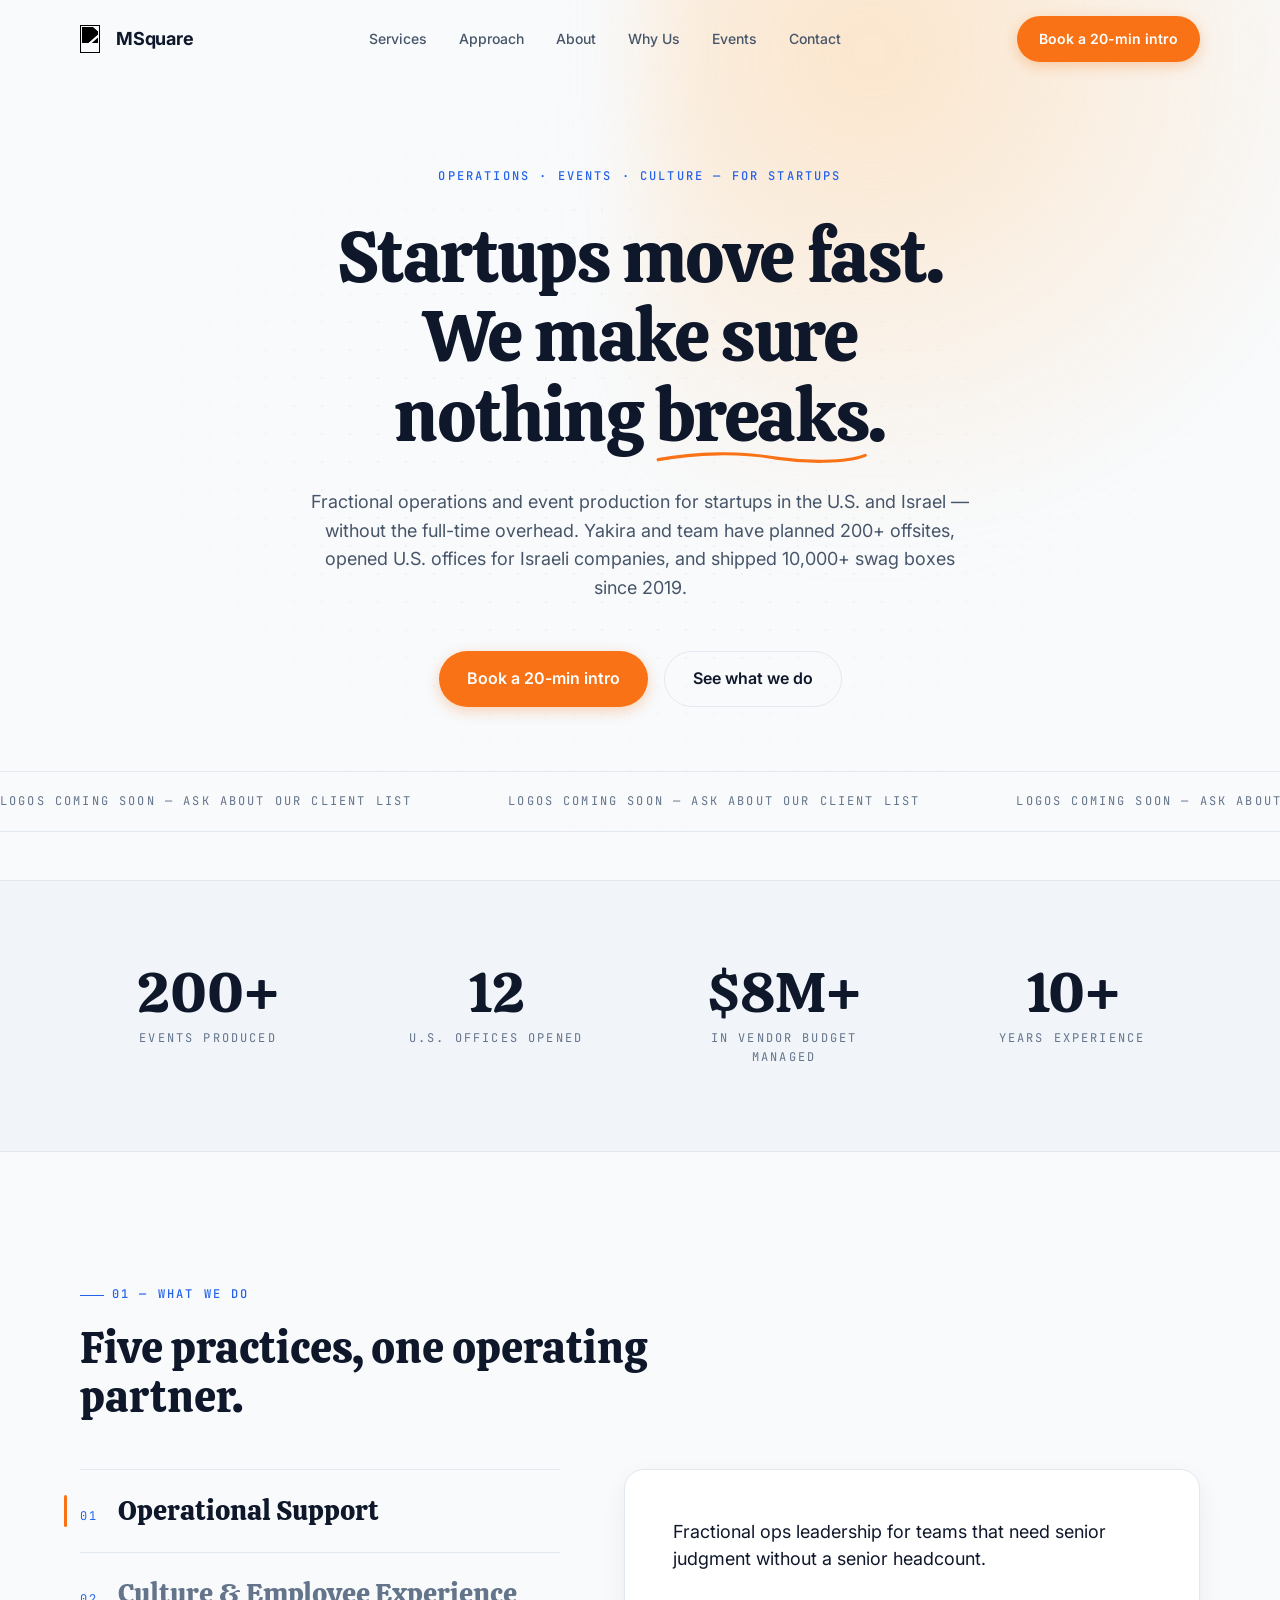
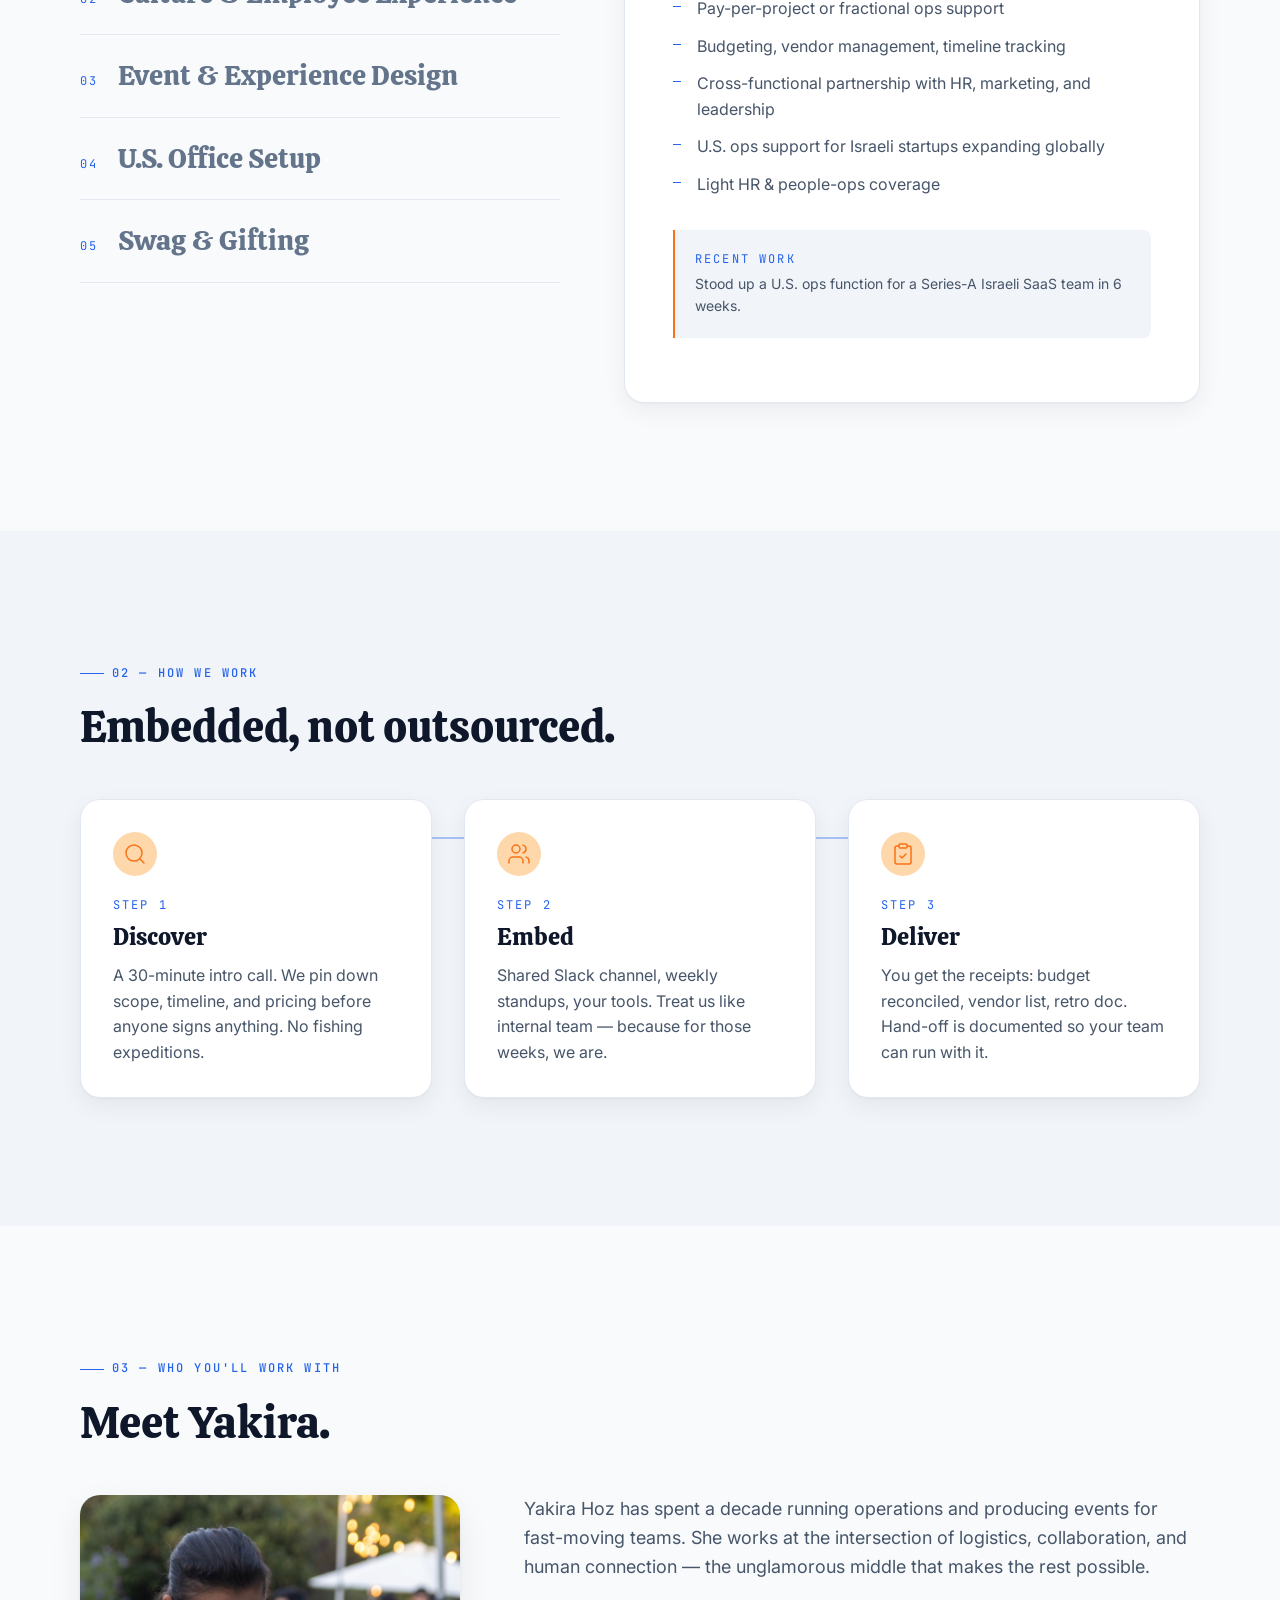
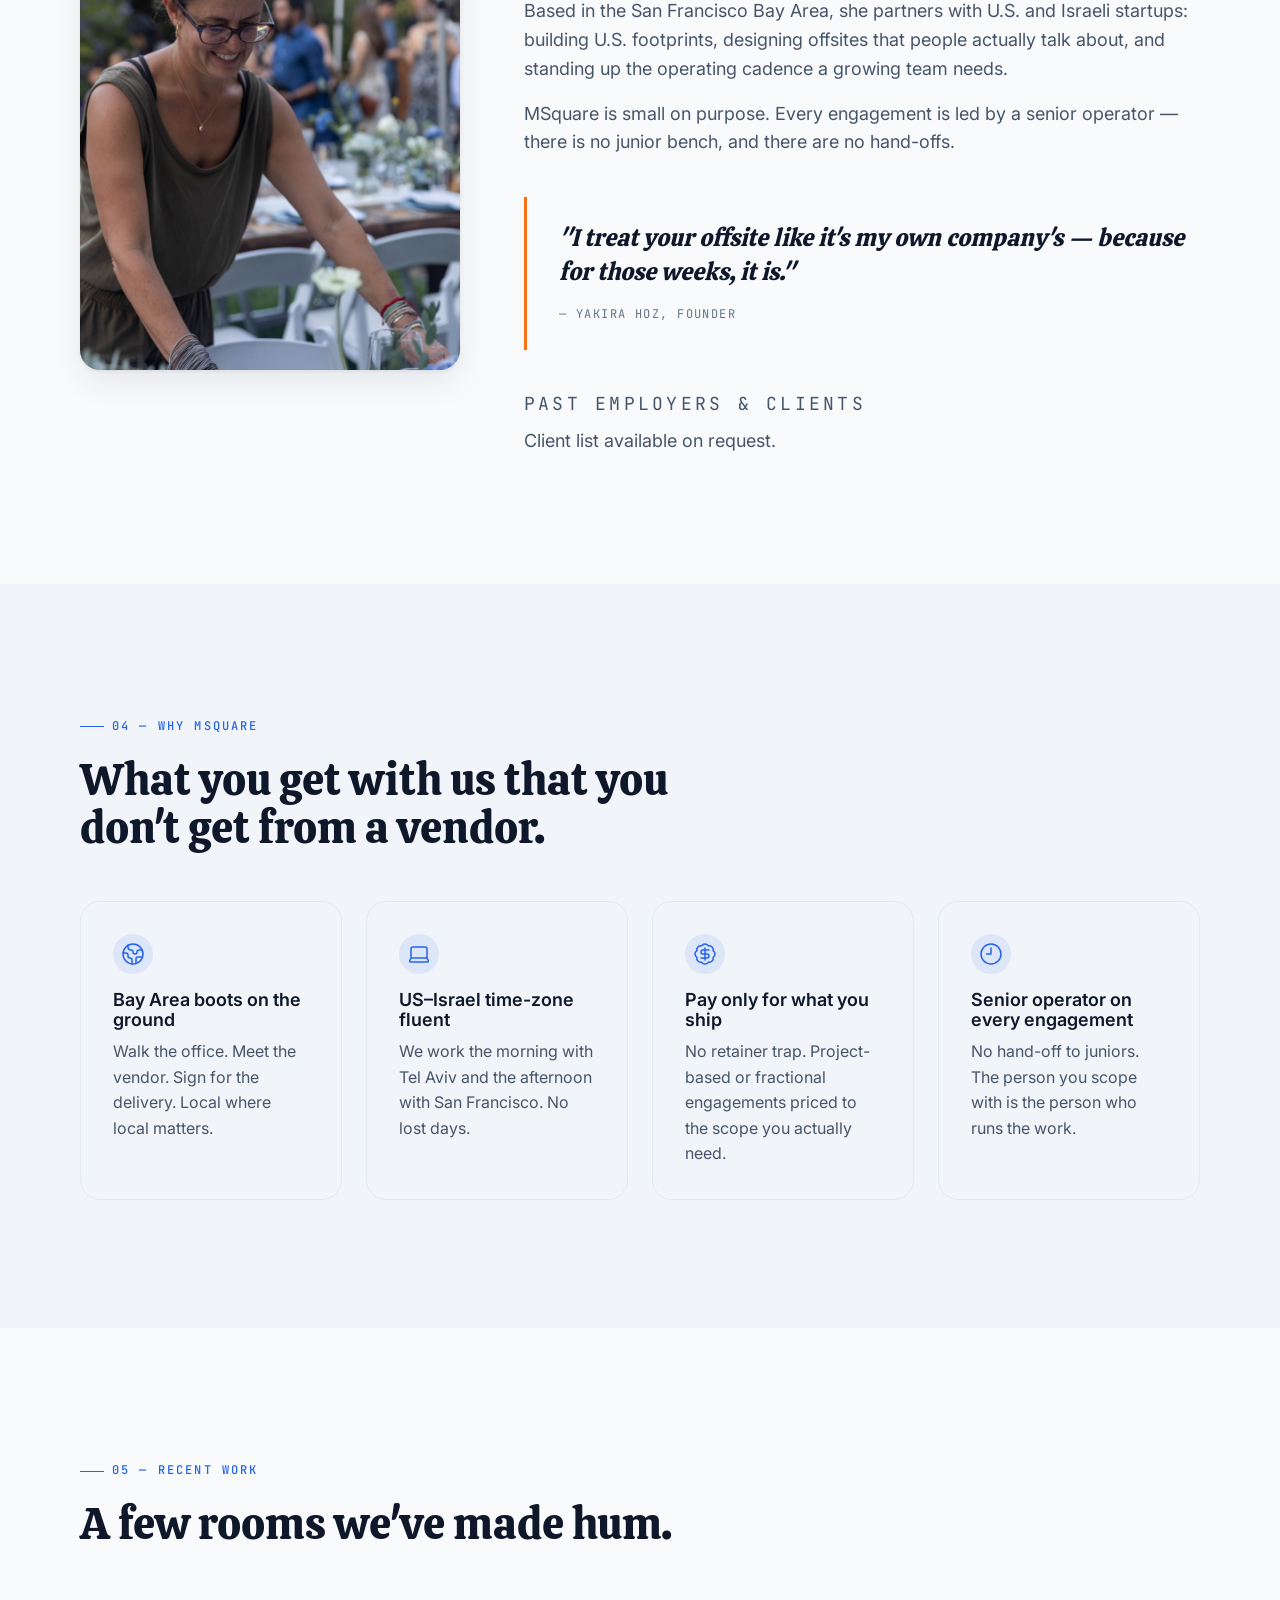
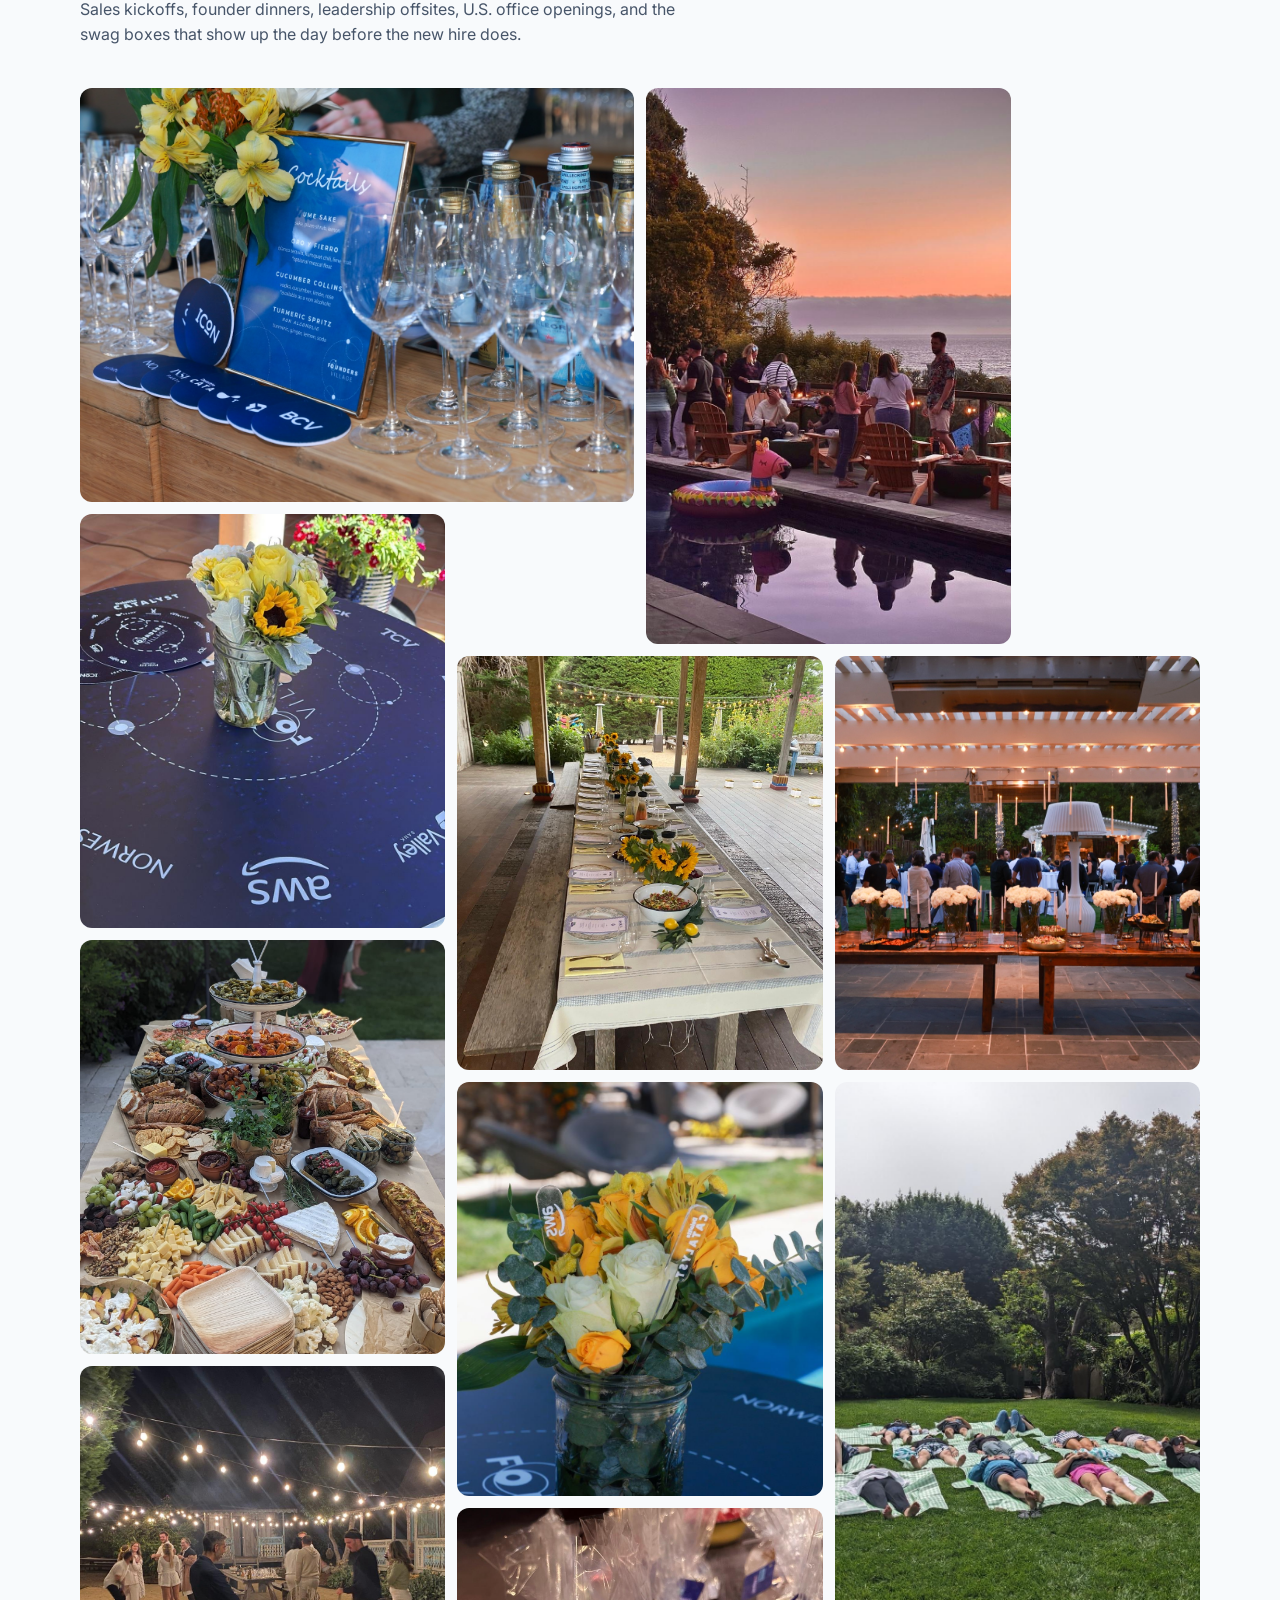
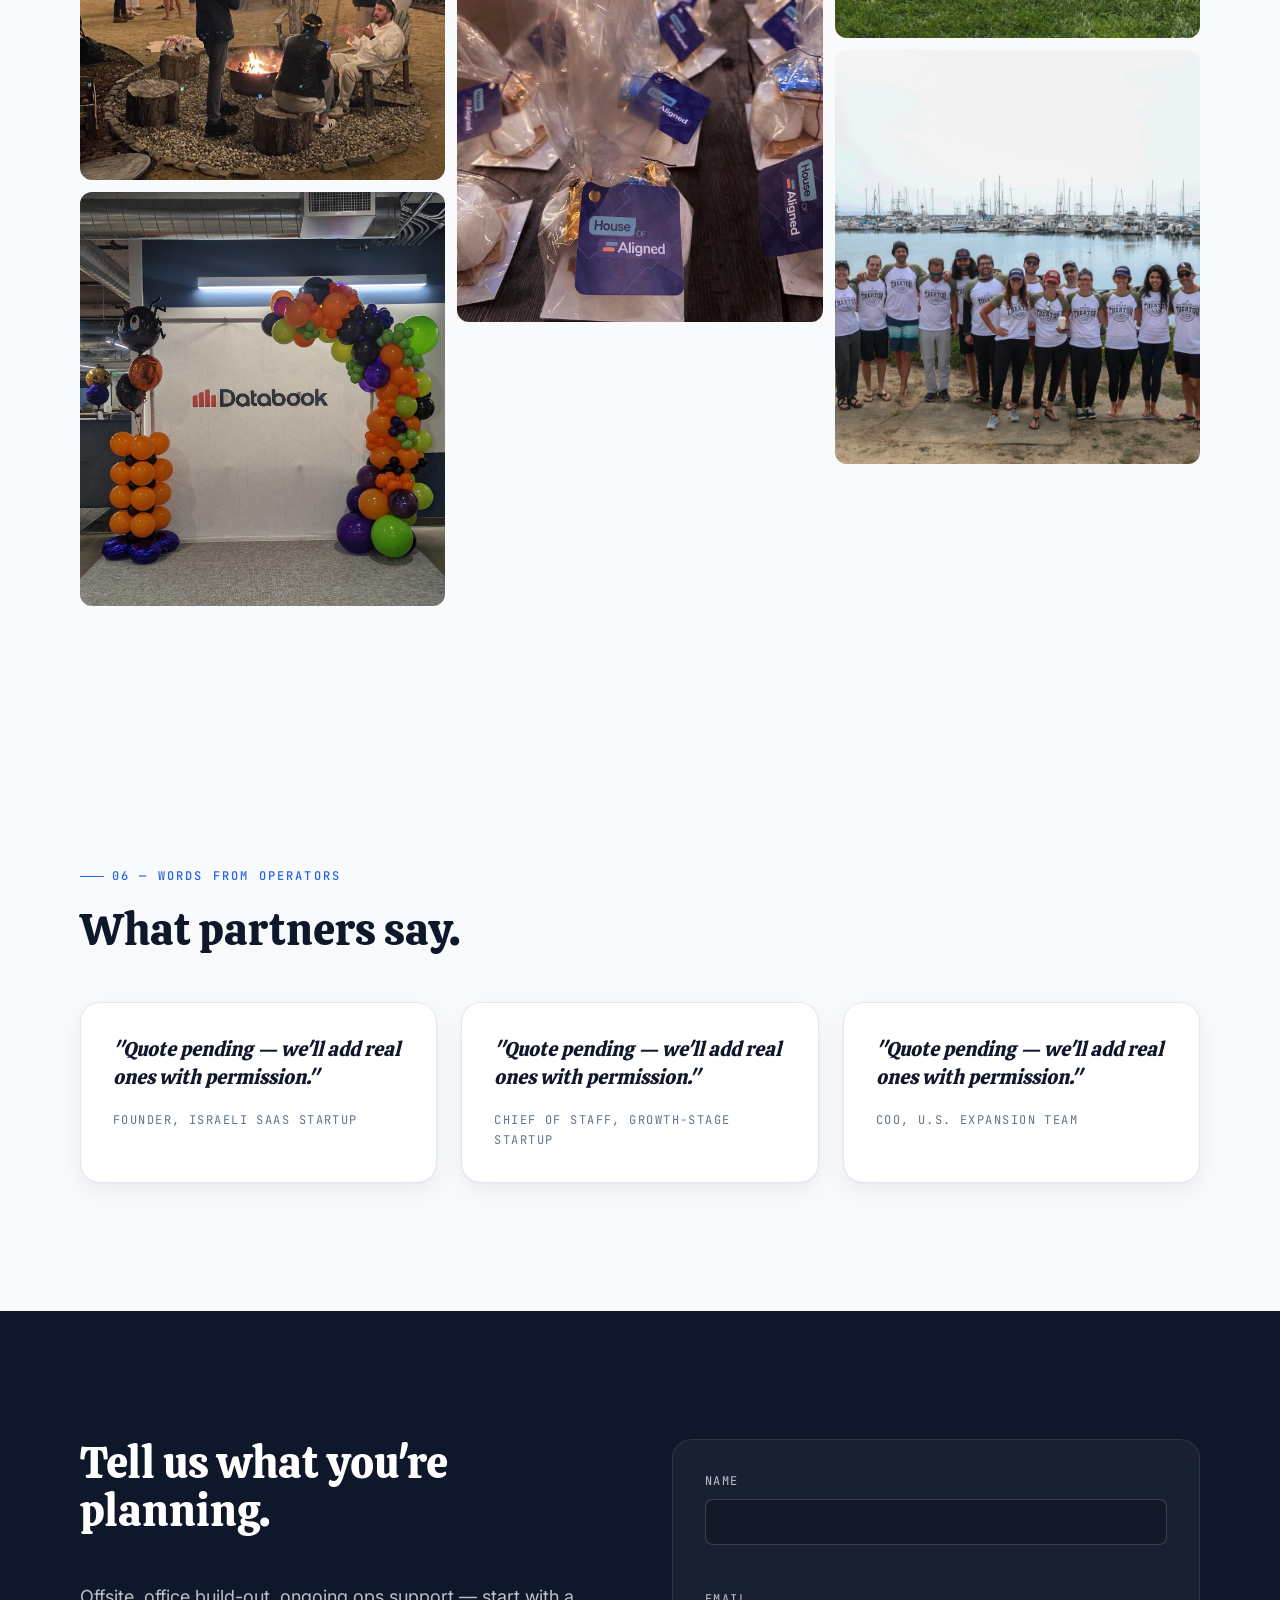
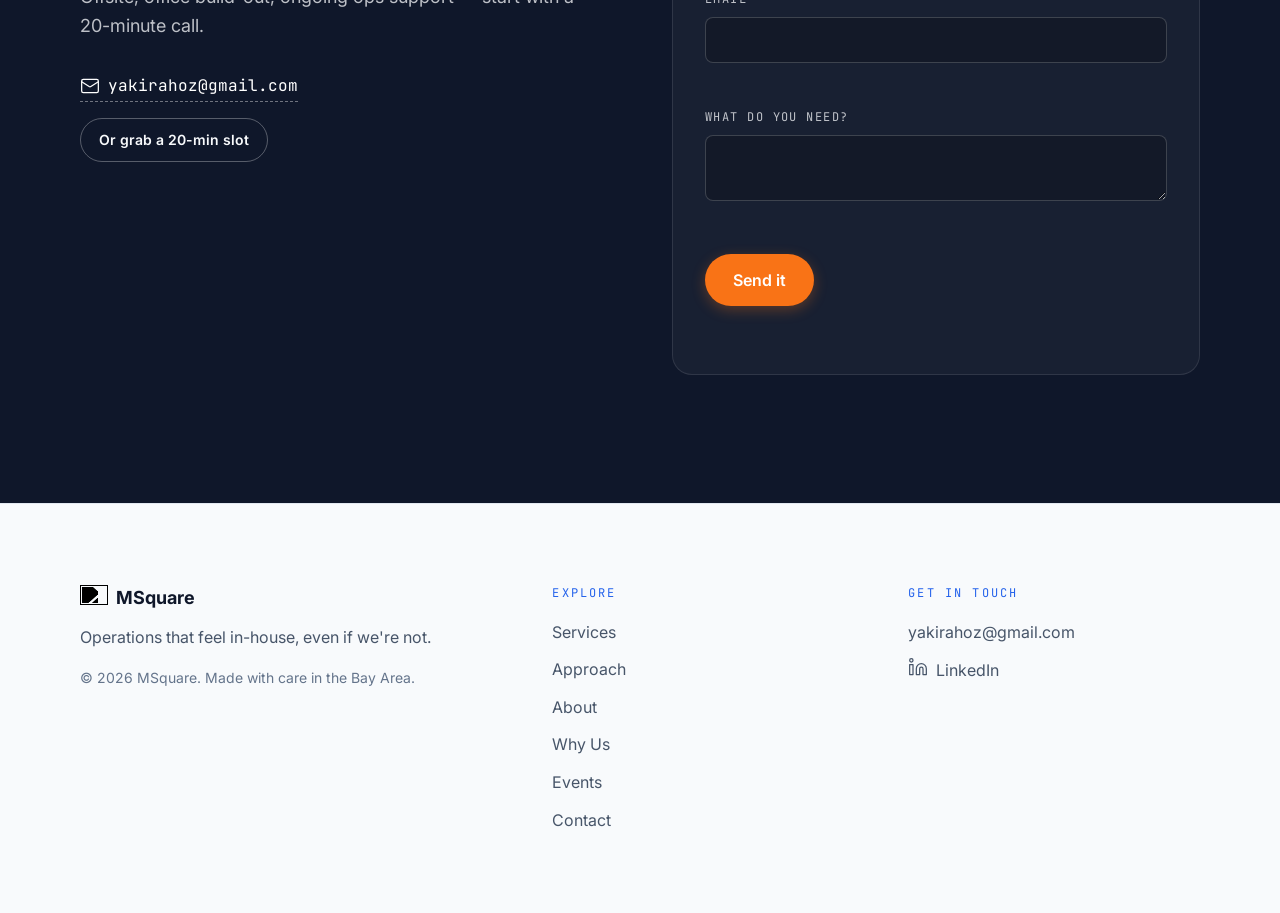
==== commit 270a4aef: "Force light theme everywhere The site rendered light on desktop but dark on phones because both page" ====
--- a/index.html
+++ b/index.html
@@ -4,8 +4,8 @@
   <meta charset="UTF-8" />
   <meta name="viewport" content="width=device-width, initial-scale=1.0" />
   <script>document.documentElement.classList.add('js');</script>
-  <meta name="theme-color" content="#F8FAFC" media="(prefers-color-scheme: light)" />
-  <meta name="theme-color" content="#0B1220" media="(prefers-color-scheme: dark)" />
+  <meta name="theme-color" content="#F8FAFC" />
+  <meta name="color-scheme" content="light" />
 
   <title>MSquare — Operations & Events for Startups | SF Bay Area + Israel</title>
   <meta name="description" content="Fractional operations and event production for startups in the U.S. and Israel — without the full-time overhead. Boutique operations consultancy led by Yakira Hoz, based in the SF Bay Area." />
--- a/styles.css
+++ b/styles.css
@@ -92,26 +92,10 @@
   --t-slow: 600ms;
 }
 
-@media (prefers-color-scheme: dark) {
-  :root {
-    --color-bg: #0B1220;
-    --color-surface: #111A2E;
-    --color-surface-alt: #18233E;
-    --color-ink: #E2E8F0;
-    --color-ink-muted: #94A3B8;
-    --color-ink-subtle: #64748B;
-    --color-brand: #3B82F6;
-    --color-brand-deep: #60A5FA;
-    --color-accent: #FB923C;
-    --color-accent-soft: rgba(251, 146, 60, 0.18);
-    --color-accent-text: #0B1220;
-    --color-line: #1E293B;
-
-    --shadow-sm: 0 1px 2px rgba(0, 0, 0, 0.3), 0 8px 24px rgba(0, 0, 0, 0.35);
-    --shadow-md: 0 2px 4px rgba(0, 0, 0, 0.35), 0 12px 32px rgba(0, 0, 0, 0.4);
-    --shadow-lg: 0 4px 8px rgba(0, 0, 0, 0.4), 0 24px 60px rgba(0, 0, 0, 0.5);
-  }
-}
+/* Force a light scheme everywhere — keeps native UI (scrollbars, form
+   controls) light too, so phones in system dark mode still match
+   the design. */
+:root { color-scheme: light; }
 
 /* ---------- 2. BASE ---------- */
 *, *::before, *::after { box-sizing: border-box; }
@@ -169,15 +153,28 @@
 
 .skip-link {
   position: absolute;
-  top: -40px;
   left: 12px;
+  top: 12px;
   background: var(--color-ink);
   color: var(--color-bg);
   padding: 8px 12px;
   border-radius: var(--radius-2);
   z-index: 9999;
-}
-.skip-link:focus { top: 12px; }
+  clip: rect(0 0 0 0);
+  clip-path: inset(50%);
+  width: 1px;
+  height: 1px;
+  overflow: hidden;
+  white-space: nowrap;
+}
+.skip-link:focus {
+  clip: auto;
+  clip-path: none;
+  width: auto;
+  height: auto;
+  overflow: visible;
+  white-space: normal;
+}
 
 /* Typography utilities */
 .display { font-family: var(--font-display); font-weight: 400; line-height: 1.1; }
@@ -272,7 +269,8 @@
   letter-spacing: -0.01em;
 }
 .nav-logo:hover { color: var(--color-ink); opacity: 0.85; }
-.nav-logo-img { height: 28px; width: auto; }
+.nav-logo-img { height: 28px; width: auto; filter: brightness(0); }
+.footer-logo img { filter: brightness(0); }
 
 .nav-links {
   display: flex;
@@ -346,7 +344,7 @@
   inset: 0;
   z-index: 90;
   background: var(--color-bg);
-  display: flex;
+  display: none;
   flex-direction: column;
   justify-content: center;
   align-items: center;
@@ -355,7 +353,8 @@
   opacity: 0;
   transition: opacity var(--t-med) var(--ease-out);
 }
-.mobile-nav[data-open="true"] { opacity: 1; }
+.mobile-nav[data-open="true"] { display: flex; opacity: 1; }
+.mobile-nav[hidden] { display: none; }
 .mobile-nav-links {
   display: flex;
   flex-direction: column;
@@ -1324,3 +1323,39 @@
 .lightbox-close { top: 24px; right: 24px; }
 .lightbox-prev  { top: 50%; left: 24px; transform: translateY(-50%); }
 .lightbox-next  { top: 50%; right: 24px; transform: translateY(-50%); }
+
+/* ---------- Events contact list (plain links) ---------- */
+.events-contact-list {
+  list-style: none;
+  padding: 0;
+  margin: var(--space-6) 0 0;
+  display: inline-flex;
+  flex-direction: column;
+  gap: var(--space-3);
+  font-size: var(--fs-125);
+}
+.events-contact-list li {
+  display: flex;
+  align-items: baseline;
+  gap: var(--space-3);
+  justify-content: center;
+}
+.events-contact-label {
+  font-family: var(--font-mono);
+  font-size: var(--fs-87);
+  letter-spacing: 0.08em;
+  text-transform: uppercase;
+  color: var(--color-ink-subtle);
+  min-width: 4.5rem;
+  text-align: right;
+}
+.events-contact-list a {
+  color: var(--color-ink);
+  font-weight: 600;
+  text-decoration: underline;
+  text-underline-offset: 4px;
+  text-decoration-thickness: 1px;
+}
+.events-contact-list a:hover {
+  text-decoration-thickness: 2px;
+}
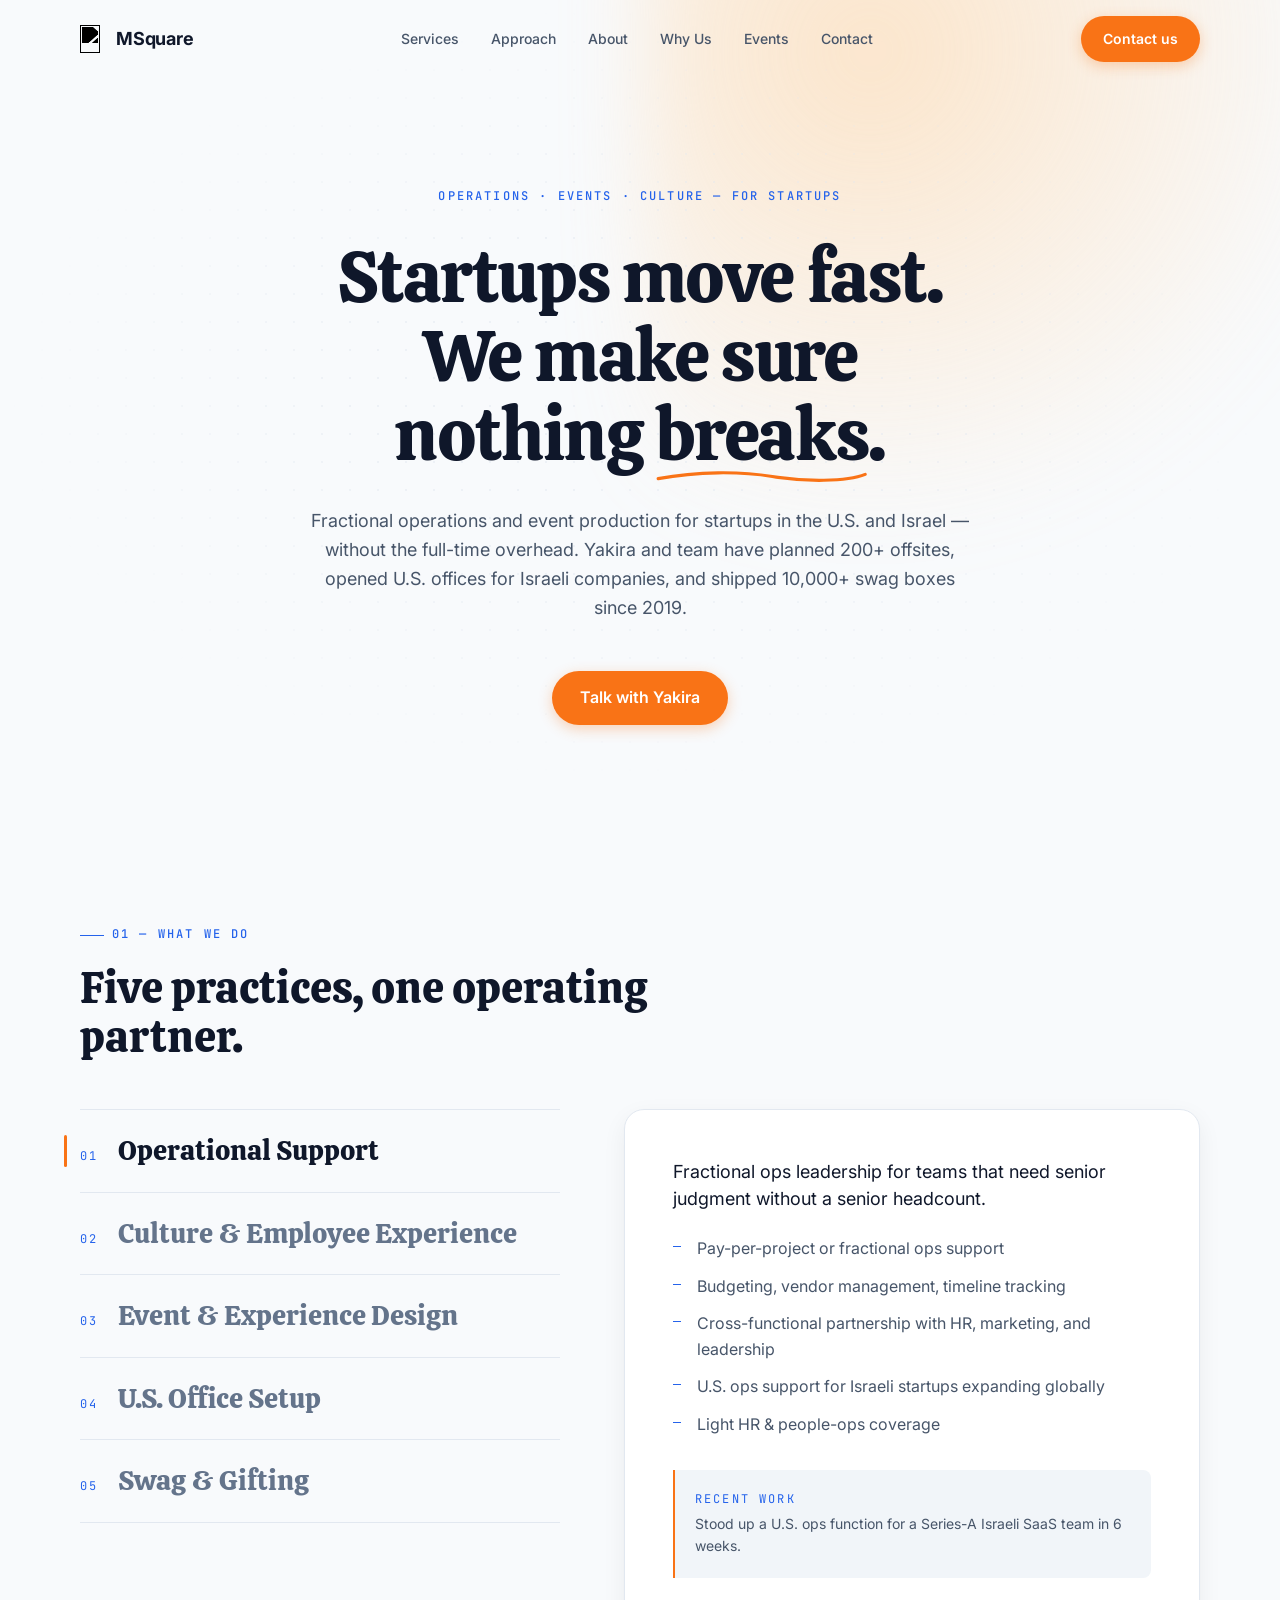
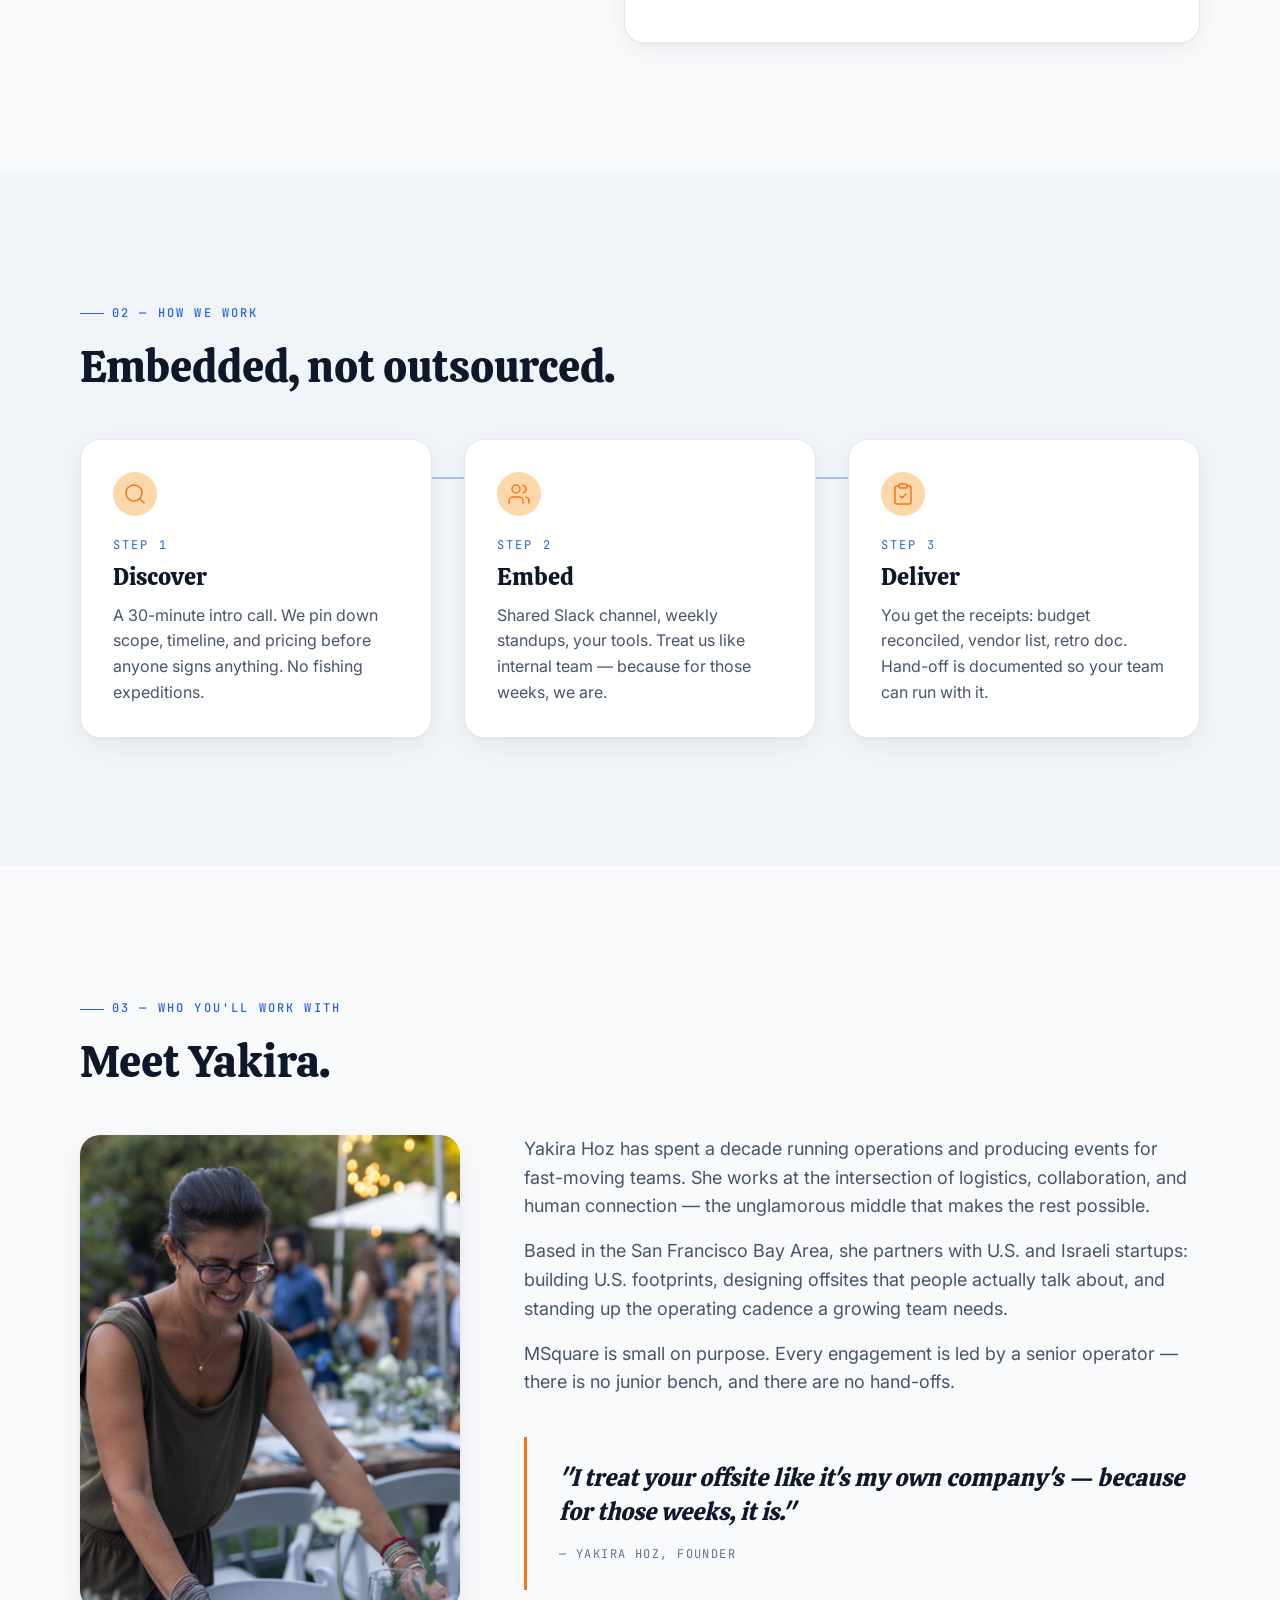
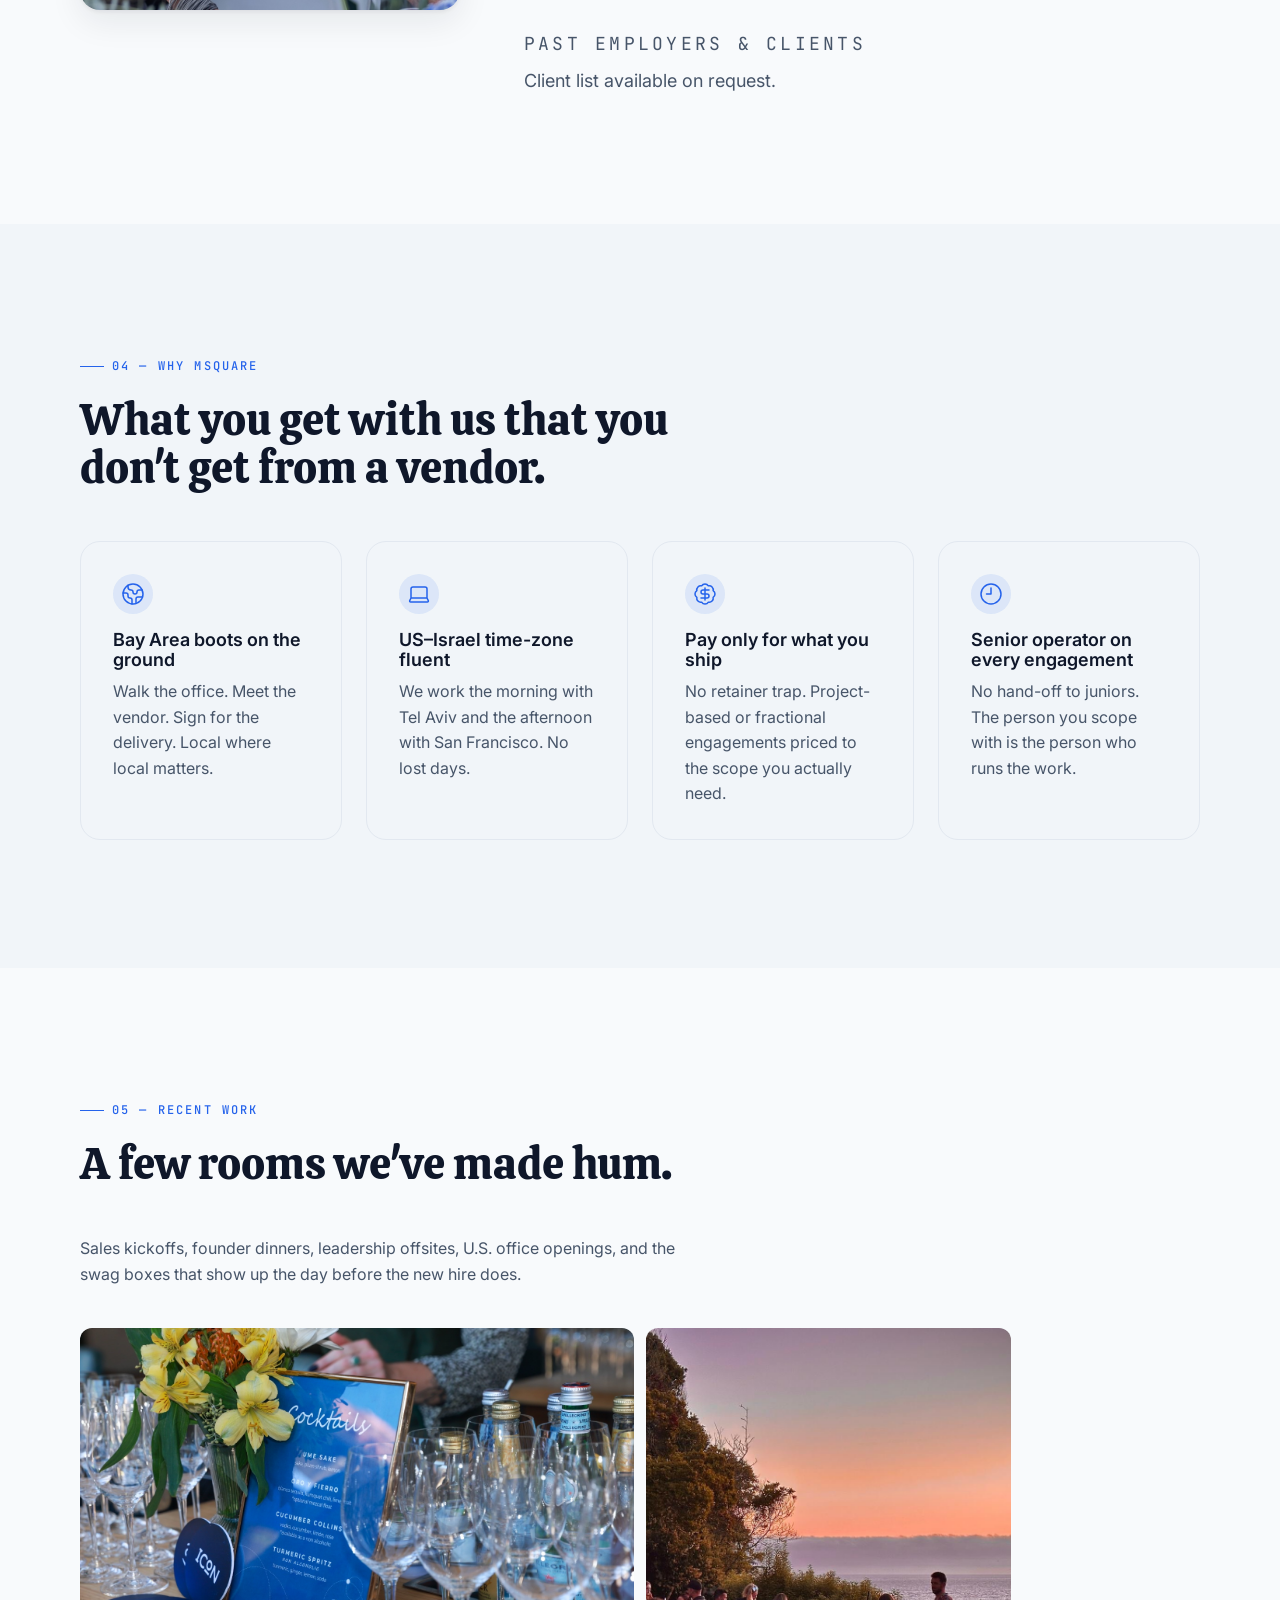
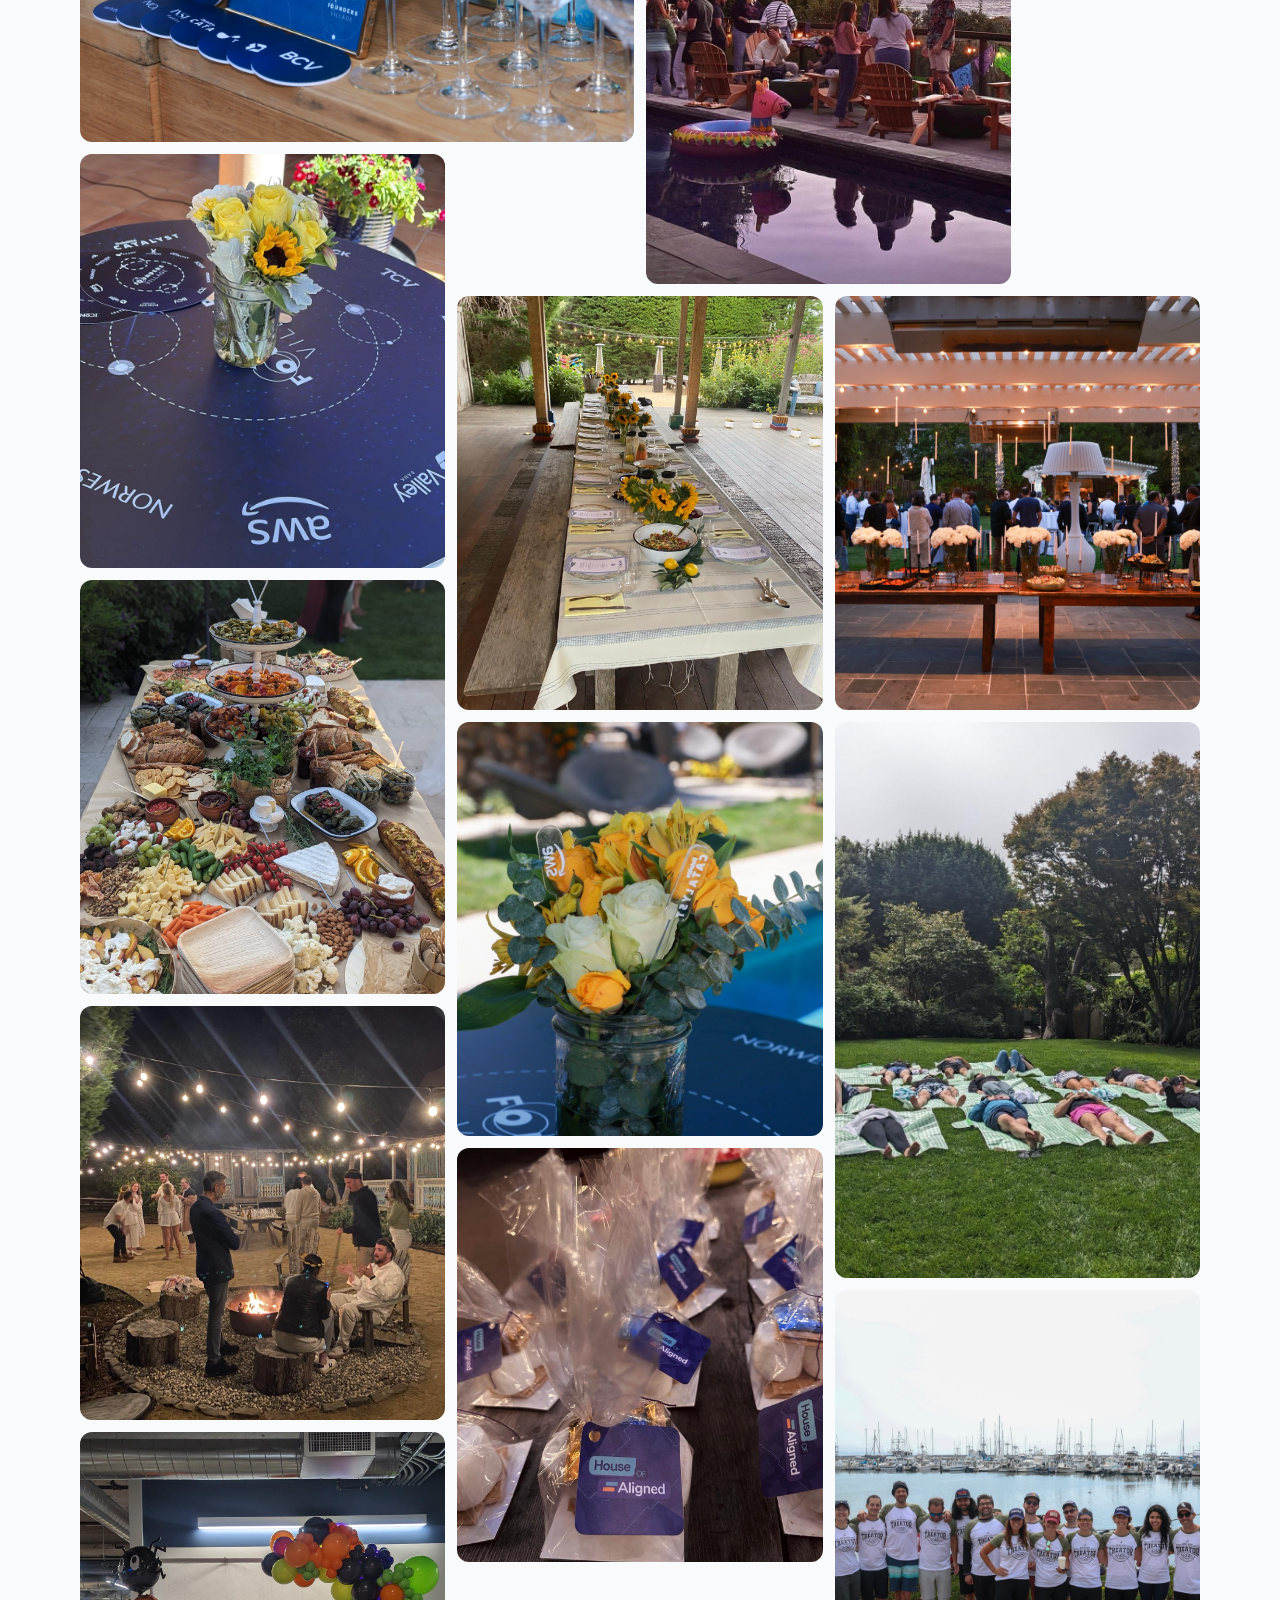
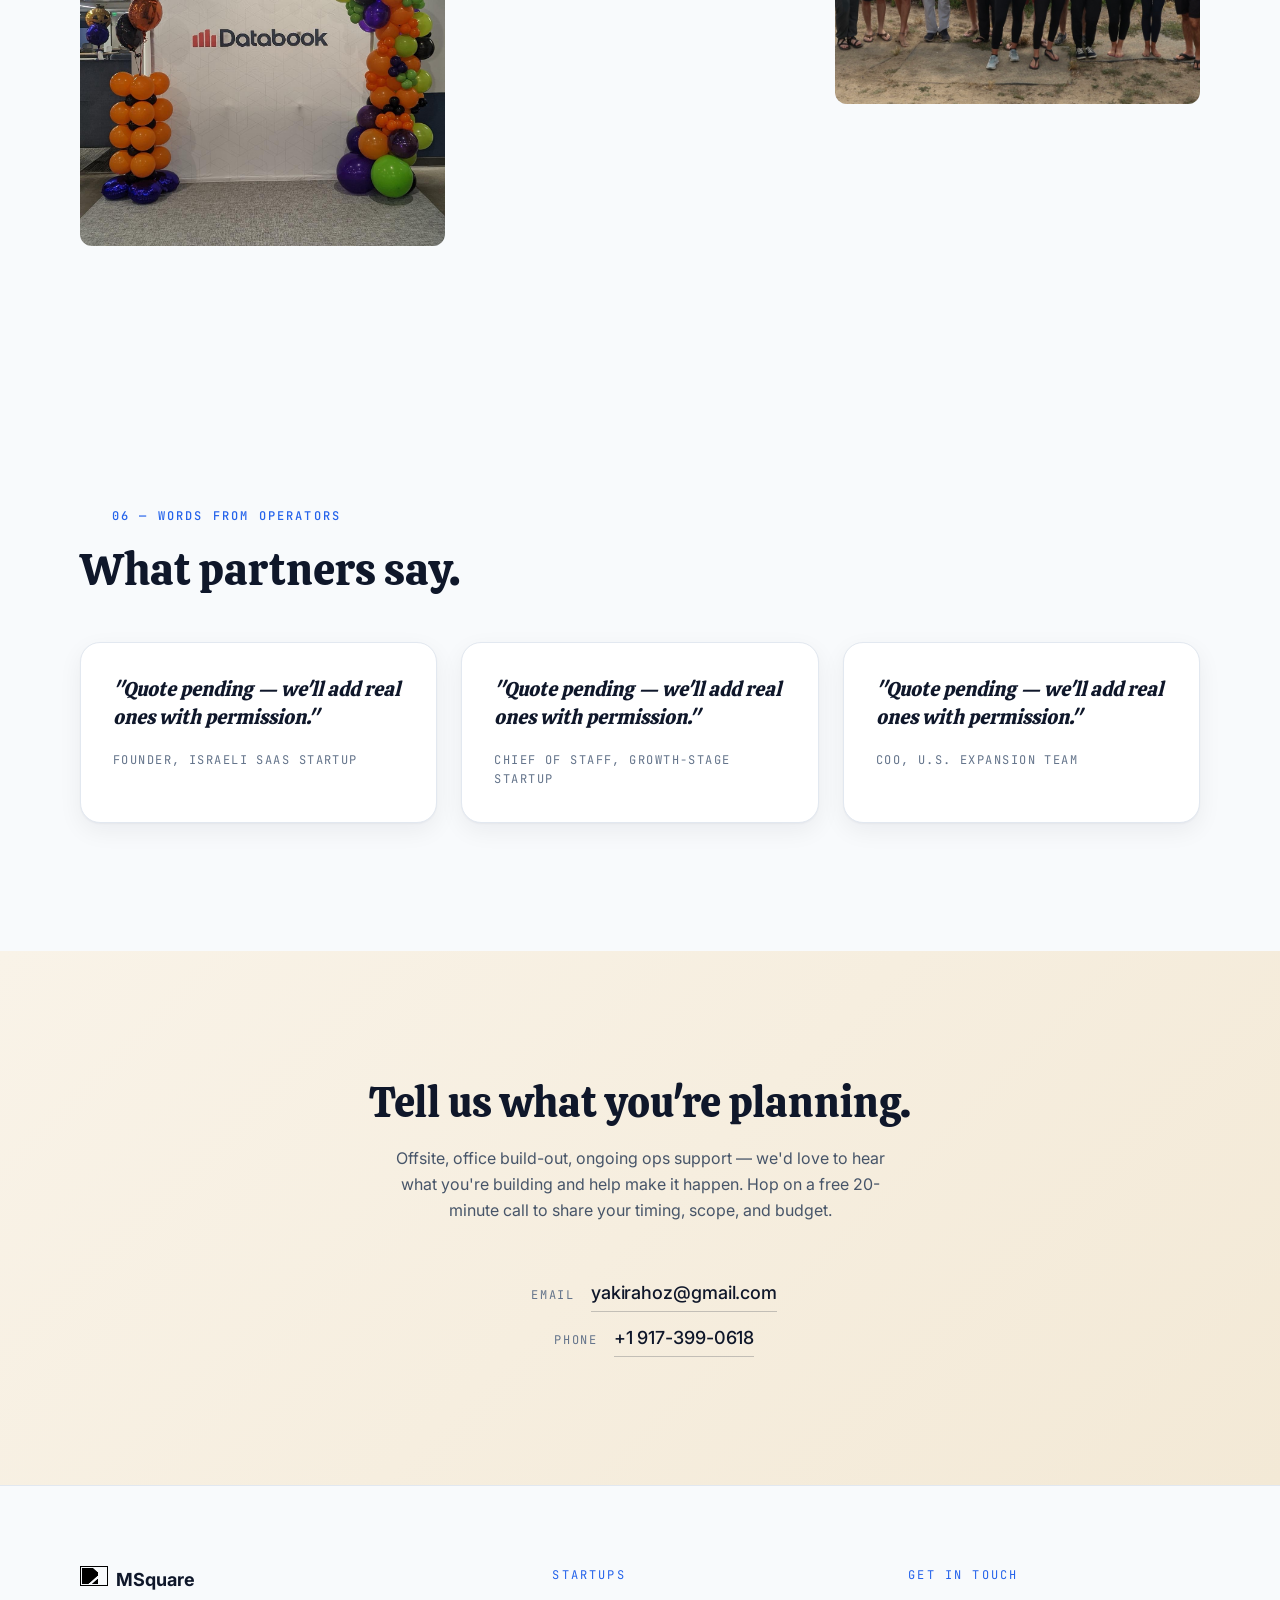
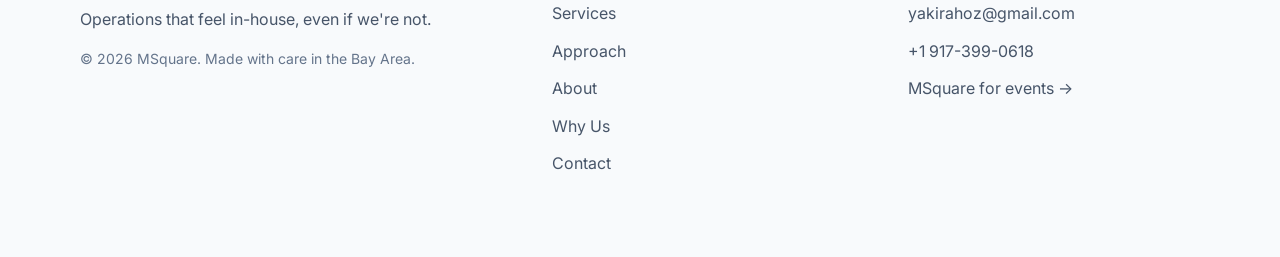
==== commit a18fa080: "Local iteration batch: unified contact + footer, copy + CTA polish - Remove the "Logos coming soon" " ====
--- a/index.html
+++ b/index.html
@@ -91,7 +91,7 @@
       </ul>
 
       <a href="#contact" class="btn btn-primary nav-cta" data-magnetic>
-        Book a 20-min intro
+        Contact us
       </a>
 
       <button
@@ -125,7 +125,7 @@
       <li><a href="events/">Events</a></li>
       <li><a href="#contact">Contact</a></li>
     </ul>
-    <a href="#contact" class="btn btn-primary btn-large mobile-nav-cta">Book a 20-min intro</a>
+    <a href="#contact" class="btn btn-primary btn-large mobile-nav-cta">Contact us</a>
     <a href="mailto:yakirahoz@gmail.com" class="mobile-nav-email">yakirahoz@gmail.com</a>
   </div>
 
@@ -168,48 +168,11 @@
 
         <div class="hero-ctas" data-anim="hero-ctas">
           <a href="#contact" class="btn btn-primary btn-large" data-magnetic>
-            Book a 20-min intro
+            Talk with Yakira
           </a>
-          <a href="#services" class="btn btn-ghost btn-large">See what we do</a>
         </div>
       </div>
 
-      <!-- Marquee logo strip -->
-      <div class="marquee" aria-label="Past clients">
-        <div class="marquee-track">
-          <!-- Placeholder while real client logos are pending -->
-          <span class="marquee-item">Logos coming soon — ask about our client list</span>
-          <span class="marquee-item">Logos coming soon — ask about our client list</span>
-          <span class="marquee-item">Logos coming soon — ask about our client list</span>
-          <span class="marquee-item">Logos coming soon — ask about our client list</span>
-          <span class="marquee-item">Logos coming soon — ask about our client list</span>
-          <span class="marquee-item">Logos coming soon — ask about our client list</span>
-        </div>
-      </div>
-    </section>
-
-    <!-- ============ TRUST STRIP ============ -->
-    <section class="trust" aria-label="By the numbers">
-      <div class="container">
-        <ul class="trust-grid">
-          <li class="trust-card">
-            <span class="trust-number" data-count="200" data-suffix="+">0</span>
-            <span class="trust-label">Events produced</span>
-          </li>
-          <li class="trust-card">
-            <span class="trust-number" data-count="12" data-suffix="">0</span>
-            <span class="trust-label">U.S. offices opened</span>
-          </li>
-          <li class="trust-card">
-            <span class="trust-number" data-count="8" data-prefix="$" data-suffix="M+">0</span>
-            <span class="trust-label">In vendor budget managed</span>
-          </li>
-          <li class="trust-card">
-            <span class="trust-number" data-count="10" data-suffix="+">0</span>
-            <span class="trust-label">Years experience</span>
-          </li>
-        </ul>
-      </div>
     </section>
 
     <!-- ============ SERVICES ============ -->
@@ -776,56 +739,27 @@
     </section>
 
     <!-- ============ CONTACT ============ -->
-    <section id="contact" class="section contact" aria-labelledby="contact-title">
-      <div class="container contact-inner">
-        <div class="contact-copy">
-          <h2 id="contact-title" class="section-title display">
-            Tell us what you're planning.
-          </h2>
-          <p class="contact-sub">
-            Offsite, office build-out, ongoing ops support — start with a 20-minute call.
-          </p>
-
-          <div class="contact-alt">
-            <a href="mailto:yakirahoz@gmail.com" class="contact-email">
-              <span class="contact-email-icon" aria-hidden="true">
-                <!-- Lucide: mail -->
-                <svg xmlns="http://www.w3.org/2000/svg" width="20" height="20" viewBox="0 0 24 24" fill="none" stroke="currentColor" stroke-width="1.5" stroke-linecap="round" stroke-linejoin="round"><rect width="20" height="16" x="2" y="4" rx="2"/><path d="m22 7-8.97 5.7a1.94 1.94 0 0 1-2.06 0L2 7"/></svg>
-              </span>
-              yakirahoz@gmail.com
-            </a>
-            <!-- TODO: add Calendly URL -->
-            <a href="#" class="btn btn-ghost-light btn-small contact-calendly" data-todo="calendly">
-              Or grab a 20-min slot
-            </a>
-          </div>
-        </div>
-
-        <form class="contact-form" id="contact-form" novalidate>
-          <div class="field">
-            <label for="cf-name">Name</label>
-            <input id="cf-name" name="name" type="text" autocomplete="name" required />
-            <p class="field-error" role="alert" data-for="cf-name"></p>
-          </div>
-
-          <div class="field">
-            <label for="cf-email">Email</label>
-            <input id="cf-email" name="email" type="email" autocomplete="email" required />
-            <p class="field-error" role="alert" data-for="cf-email"></p>
-          </div>
-
-          <div class="field">
-            <label for="cf-message">What do you need?</label>
-            <textarea id="cf-message" name="message" rows="2" required></textarea>
-            <p class="field-error" role="alert" data-for="cf-message"></p>
-          </div>
-
-          <button type="submit" class="btn btn-primary btn-large form-submit">
-            Send it
-          </button>
-
-          <p class="form-status" role="status" aria-live="polite"></p>
-        </form>
+    <section id="contact" class="section contact-band" aria-labelledby="contact-title">
+      <div class="container">
+        <h2 id="contact-title">
+          Tell us what you're planning.
+        </h2>
+        <p>
+          Offsite, office build-out, ongoing ops support — we'd love to hear what
+          you're building and help make it happen. Hop on a free 20-minute call to
+          share your timing, scope, and budget.
+        </p>
+
+        <ul class="contact-list">
+          <li>
+            <span class="contact-label">Email</span>
+            <a href="mailto:yakirahoz@gmail.com">yakirahoz@gmail.com</a>
+          </li>
+          <li>
+            <span class="contact-label">Phone</span>
+            <a href="tel:+19173990618">+1 917-399-0618</a>
+          </li>
+        </ul>
       </div>
     </section>
   </main>
@@ -843,13 +777,12 @@
       </div>
 
       <div class="footer-col">
-        <p class="footer-heading">Explore</p>
+        <p class="footer-heading">Startups</p>
         <ul class="footer-links">
           <li><a href="#services">Services</a></li>
           <li><a href="#approach">Approach</a></li>
           <li><a href="#about">About</a></li>
           <li><a href="#why-us">Why Us</a></li>
-          <li><a href="events/">Events</a></li>
           <li><a href="#contact">Contact</a></li>
         </ul>
       </div>
@@ -857,18 +790,9 @@
       <div class="footer-col">
         <p class="footer-heading">Get in touch</p>
         <ul class="footer-links">
-          <li>
-            <a href="mailto:yakirahoz@gmail.com">yakirahoz@gmail.com</a>
-          </li>
-          <li>
-            <a href="#" data-todo="linkedin" aria-label="LinkedIn (link pending)">
-              <span class="footer-social-icon" aria-hidden="true">
-                <!-- Lucide: linkedin -->
-                <svg xmlns="http://www.w3.org/2000/svg" width="20" height="20" viewBox="0 0 24 24" fill="none" stroke="currentColor" stroke-width="1.5" stroke-linecap="round" stroke-linejoin="round"><path d="M16 8a6 6 0 0 1 6 6v7h-4v-7a2 2 0 0 0-4 0v7h-4v-7a6 6 0 0 1 6-6z"/><rect width="4" height="12" x="2" y="9"/><circle cx="4" cy="4" r="2"/></svg>
-              </span>
-              LinkedIn
-            </a>
-          </li>
+          <li><a href="mailto:yakirahoz@gmail.com">yakirahoz@gmail.com</a></li>
+          <li><a href="tel:+19173990618">+1 917-399-0618</a></li>
+          <li><a href="events/">MSquare for events →</a></li>
         </ul>
       </div>
     </div>
--- a/styles.css
+++ b/styles.css
@@ -980,111 +980,24 @@
   margin: 0;
 }
 
-/* ---------- 13. CONTACT ---------- */
-.contact {
-  background: var(--color-ink);
-  color: var(--color-bg);
-}
-.contact .section-title { color: #fff; }
-.contact .eyebrow { color: var(--color-accent); }
-.contact .eyebrow::before { background: var(--color-accent); }
-
-.contact-inner {
-  display: grid;
-  grid-template-columns: 1fr 1fr;
-  gap: var(--space-10);
-  align-items: start;
-}
-.contact-sub {
-  font-size: var(--fs-112);
-  color: rgba(248, 250, 252, 0.75);
+/* ---------- 13. CONTACT (shared band) ---------- */
+.contact-band {
+  background: linear-gradient(135deg, #f9f3e8 0%, #f3e9d6 100%);
+  text-align: center;
+}
+.contact-band h2,
+.contact-band .section-title {
+  font-family: var(--font-display);
+  font-weight: 400;
+  font-size: clamp(1.8rem, 4vw, 2.6rem);
+  max-width: 22ch;
+  margin: 0 auto var(--space-5);
+  color: var(--color-ink);
+}
+.contact-band p {
   max-width: 50ch;
-  margin: 0 0 var(--space-7) 0;
-}
-.contact-alt { display: flex; flex-direction: column; gap: var(--space-4); align-items: flex-start; }
-.contact-email {
-  display: inline-flex;
-  align-items: center;
-  gap: var(--space-2);
-  color: #fff;
-  font-family: var(--font-mono);
-  font-size: var(--fs-100);
-  border-bottom: 1px dashed rgba(255,255,255,0.4);
-  padding-bottom: 2px;
-}
-.contact-email:hover { color: var(--color-accent); border-bottom-color: var(--color-accent); }
-.contact-email-icon { display: inline-flex; }
-
-/* Form */
-.contact-form {
-  background: rgba(255, 255, 255, 0.04);
-  border: 1px solid rgba(255, 255, 255, 0.1);
-  border-radius: var(--radius-4);
-  padding: var(--space-7);
-  display: flex;
-  flex-direction: column;
-  gap: var(--space-5);
-}
-.field { display: flex; flex-direction: column; gap: var(--space-2); }
-.field label {
-  font-family: var(--font-mono);
-  font-size: var(--fs-75);
-  letter-spacing: 0.12em;
-  text-transform: uppercase;
-  color: rgba(248, 250, 252, 0.75);
-}
-.field input,
-.field textarea {
-  font-family: var(--font-sans);
-  font-size: var(--fs-100);
-  padding: 12px 14px;
-  border-radius: var(--radius-2);
-  border: 1px solid rgba(255, 255, 255, 0.18);
-  background: rgba(0, 0, 0, 0.2);
-  color: #fff;
-  resize: vertical;
-  min-height: 44px;
-}
-.field input:focus-visible,
-.field textarea:focus-visible {
-  outline: 2px solid var(--color-accent);
-  outline-offset: 1px;
-  border-color: transparent;
-}
-.field input[aria-invalid="true"],
-.field textarea[aria-invalid="true"] {
-  border-color: #FCA5A5;
-}
-.field-error {
-  color: #FCA5A5;
-  font-size: var(--fs-87);
-  margin: 0;
-  min-height: 1.2em;
-}
-.form-submit { align-self: flex-start; margin-top: var(--space-2); }
-.form-status { margin: 0; min-height: 1.2em; color: #BBF7D0; font-size: var(--fs-87); }
-.form-success {
-  text-align: center;
-  padding: var(--space-9) var(--space-5);
-  display: flex;
-  flex-direction: column;
-  gap: var(--space-4);
-  align-items: center;
-}
-.form-success-check {
-  width: 56px;
-  height: 56px;
-  border-radius: 50%;
-  background: var(--color-accent);
-  color: #fff;
-  display: flex;
-  align-items: center;
-  justify-content: center;
-  animation: pop 400ms var(--ease-out);
-}
-@keyframes pop {
-  from { transform: scale(0.4); opacity: 0; }
-  to   { transform: scale(1); opacity: 1; }
+  margin: 0 auto var(--space-7);
+  color: var(--color-ink-muted);
 }
 
 /* ---------- 14. FOOTER ---------- */
@@ -1151,7 +1064,6 @@
   .timeline-line { display: none; }
   .about-layout { grid-template-columns: 1fr; gap: var(--space-7); }
   .portrait-frame { max-width: 360px; }
-  .contact-inner { grid-template-columns: 1fr; }
   .footer-inner { grid-template-columns: 1fr 1fr; }
 }
 
@@ -1324,38 +1236,42 @@
 .lightbox-prev  { top: 50%; left: 24px; transform: translateY(-50%); }
 .lightbox-next  { top: 50%; right: 24px; transform: translateY(-50%); }
 
-/* ---------- Events contact list (plain links) ---------- */
-.events-contact-list {
+/* ---------- Shared contact list (plain links) ---------- */
+.contact-list {
   list-style: none;
   padding: 0;
   margin: var(--space-6) 0 0;
   display: inline-flex;
   flex-direction: column;
   gap: var(--space-3);
-  font-size: var(--fs-125);
-}
-.events-contact-list li {
+}
+.contact-list li {
   display: flex;
   align-items: baseline;
-  gap: var(--space-3);
+  gap: var(--space-4);
   justify-content: center;
 }
-.events-contact-label {
-  font-family: var(--font-mono);
-  font-size: var(--fs-87);
-  letter-spacing: 0.08em;
+.contact-label {
+  font-family: var(--font-mono);
+  font-size: var(--fs-75);
+  letter-spacing: 0.14em;
   text-transform: uppercase;
   color: var(--color-ink-subtle);
   min-width: 4.5rem;
   text-align: right;
 }
-.events-contact-list a {
-  color: var(--color-ink);
-  font-weight: 600;
-  text-decoration: underline;
-  text-underline-offset: 4px;
-  text-decoration-thickness: 1px;
-}
-.events-contact-list a:hover {
-  text-decoration-thickness: 2px;
-}
+.contact-list a {
+  font-family: var(--font-sans);
+  font-size: var(--fs-112);
+  font-weight: 500;
+  letter-spacing: -0.005em;
+  color: var(--color-ink);
+  text-decoration: none;
+  border-bottom: 1px solid color-mix(in srgb, var(--color-ink) 22%, transparent);
+  padding-bottom: 3px;
+  transition: border-color var(--t-fast) var(--ease-out), color var(--t-fast) var(--ease-out);
+}
+.contact-list a:hover {
+  color: var(--color-accent);
+  border-bottom-color: var(--color-accent);
+}
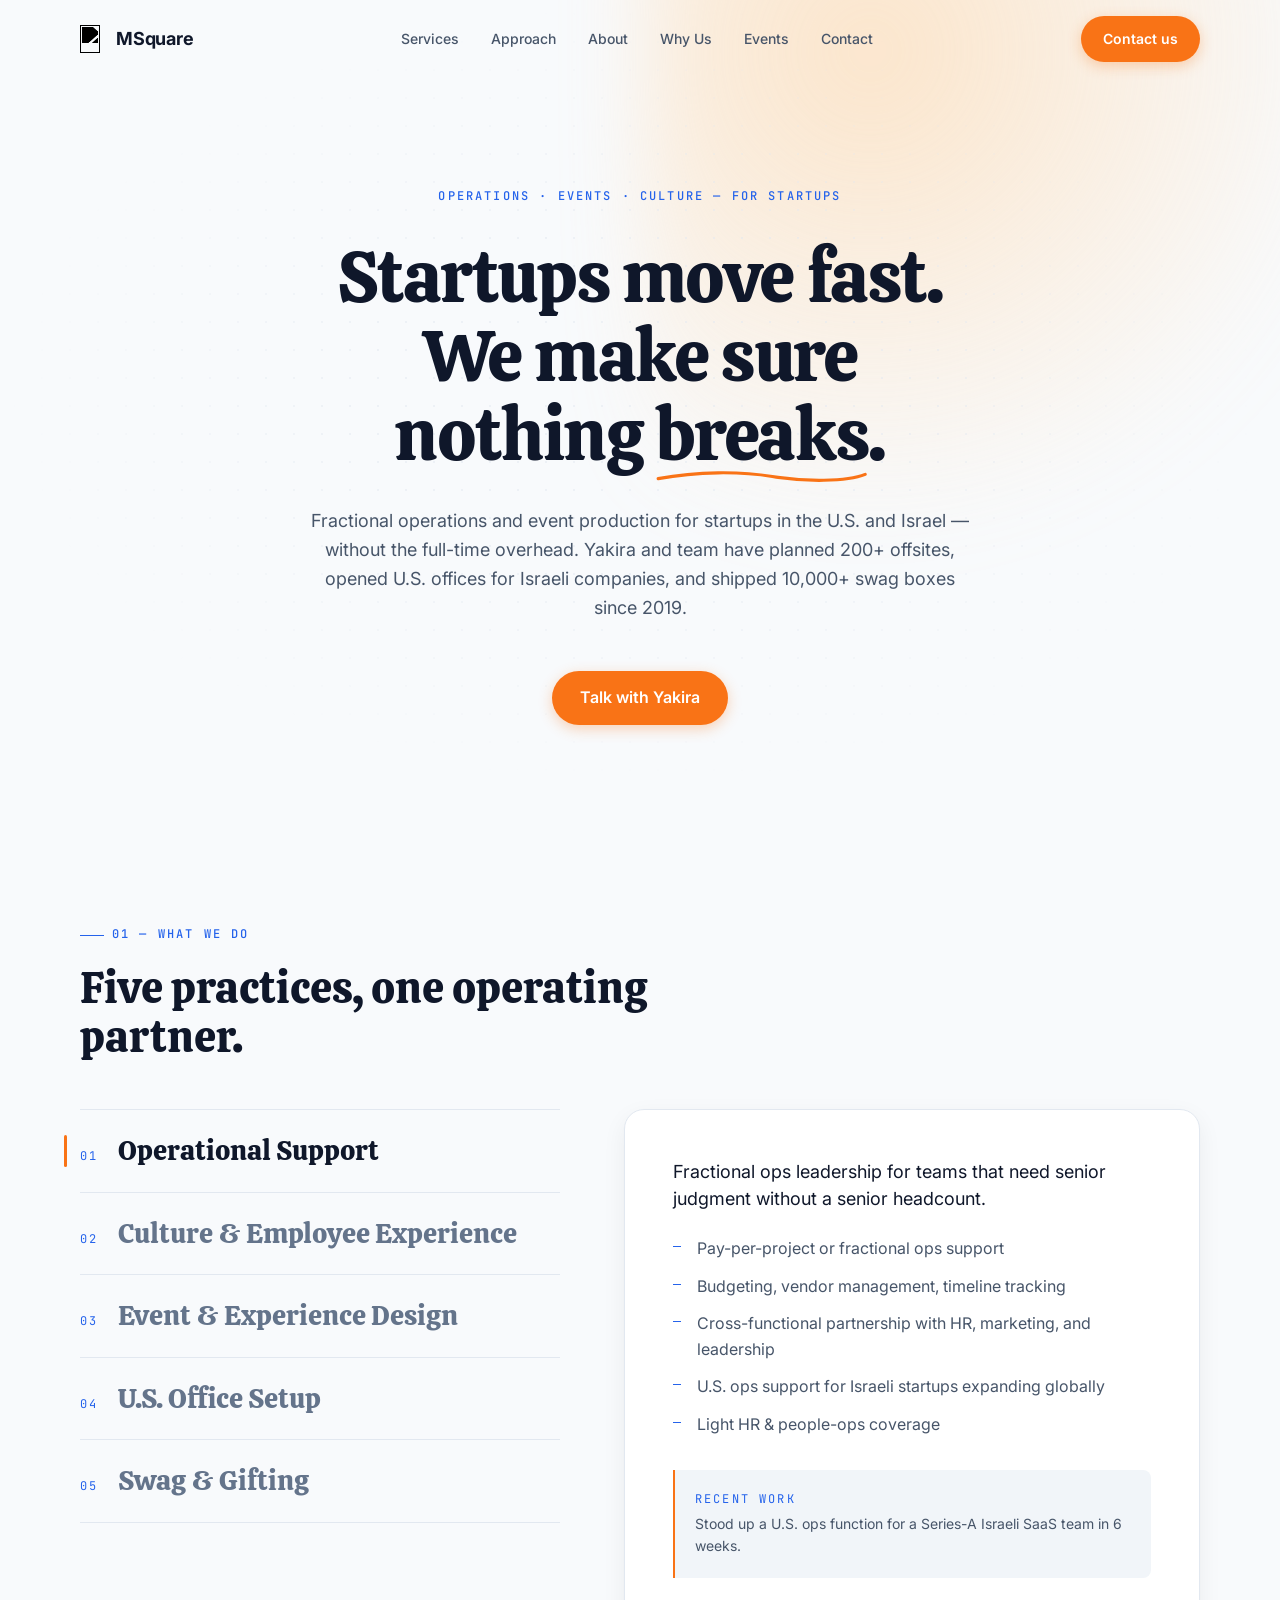
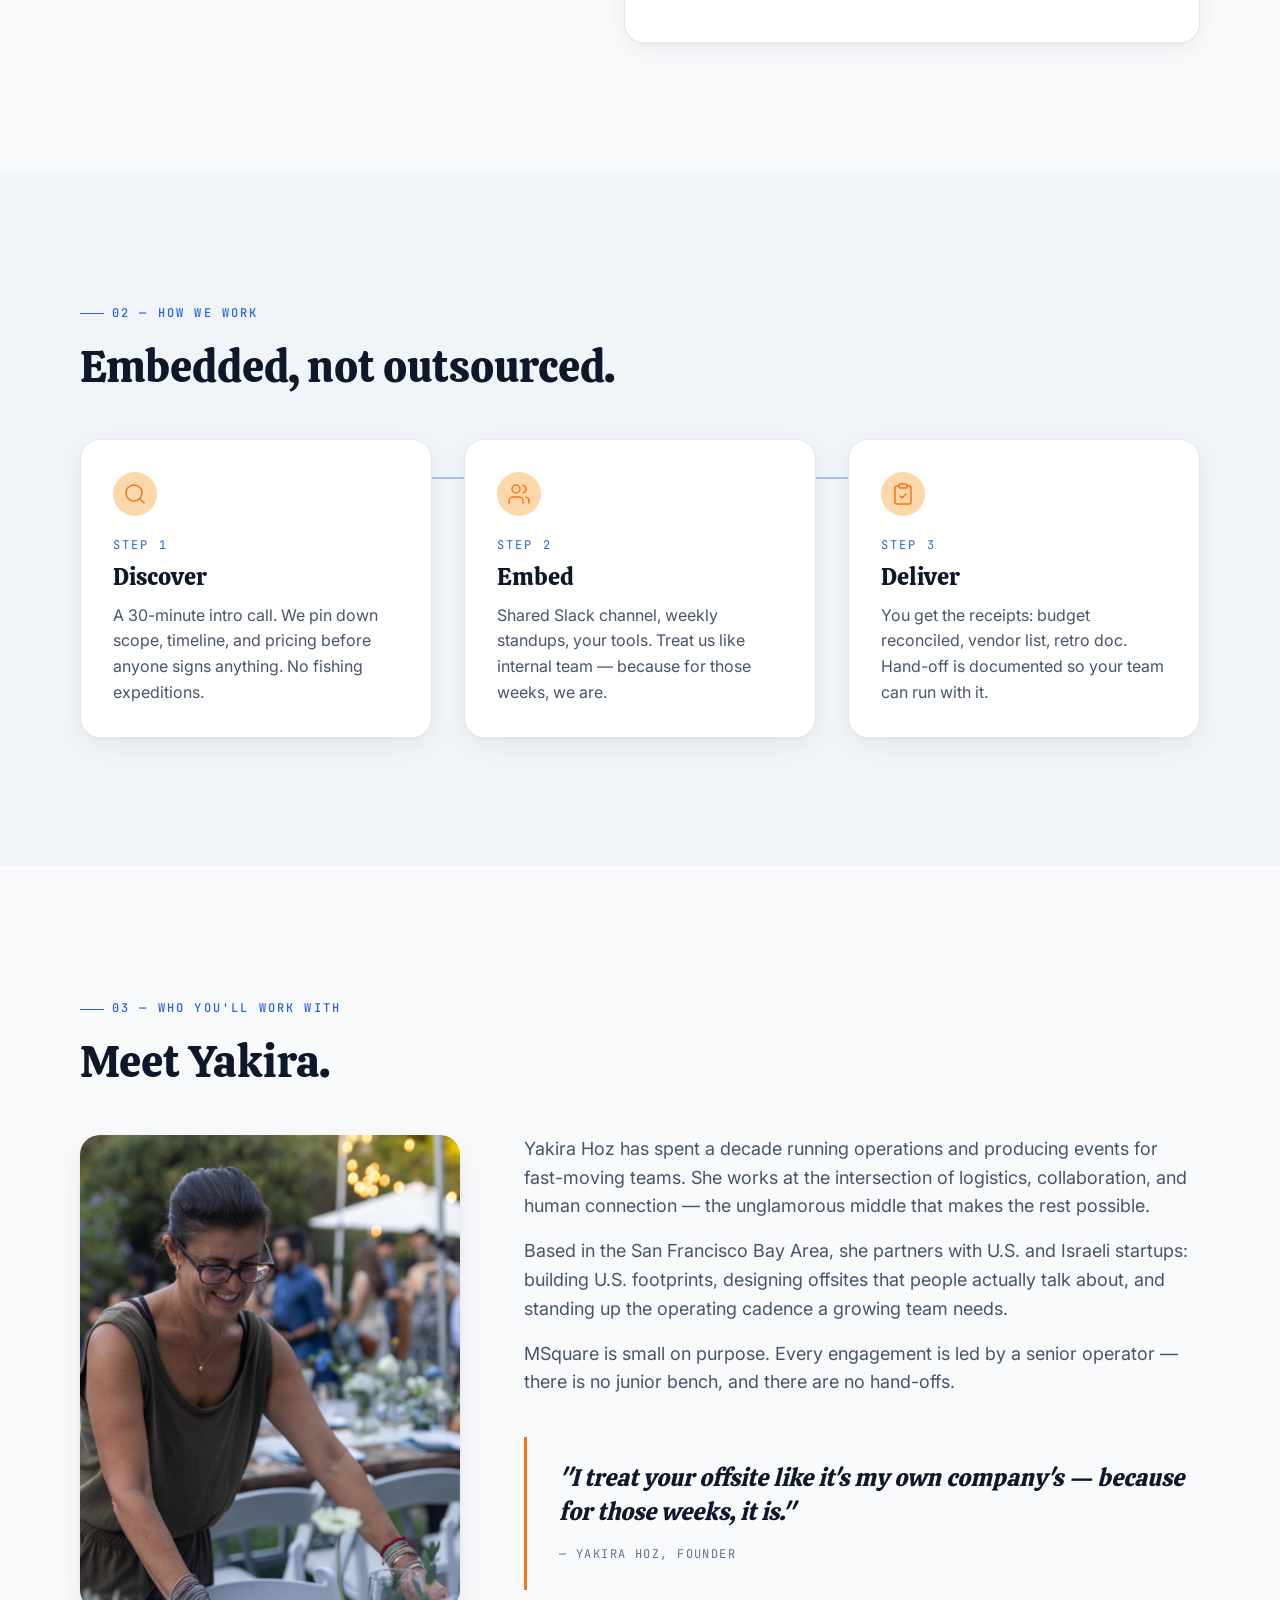
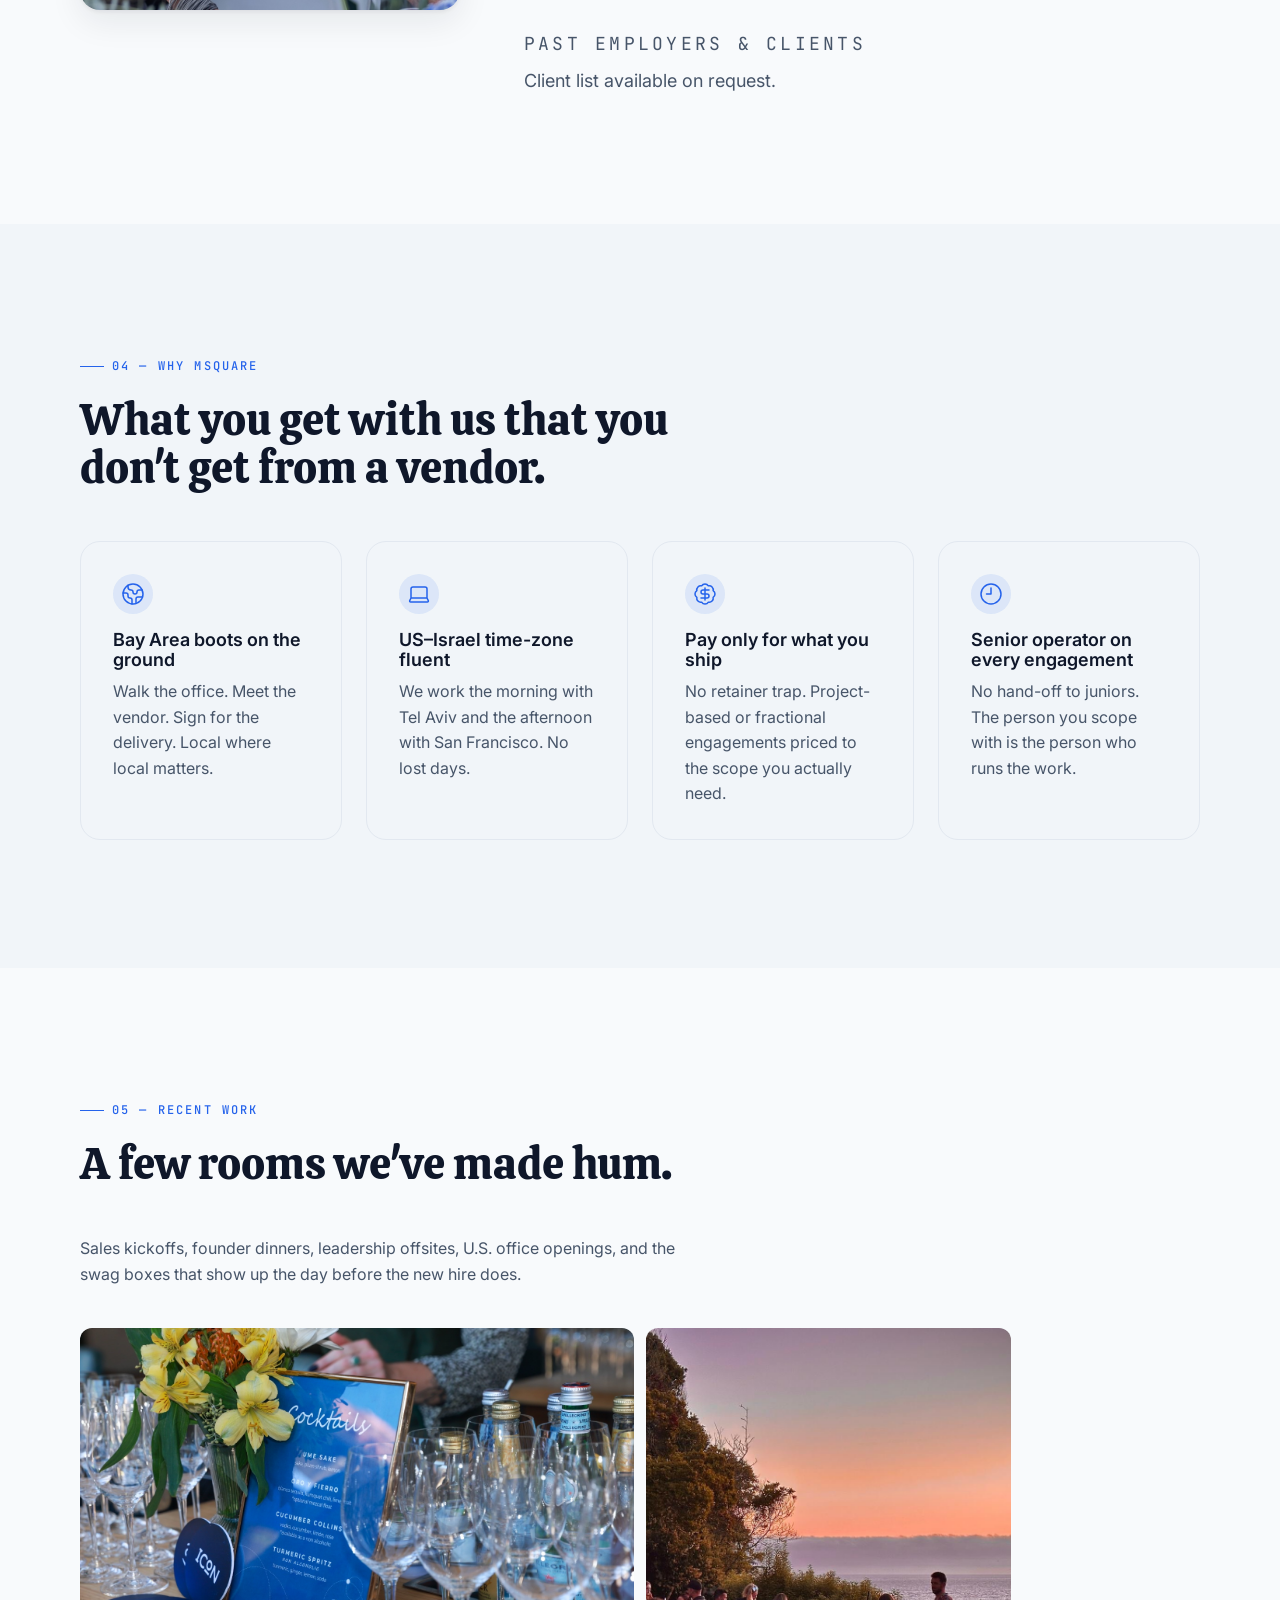
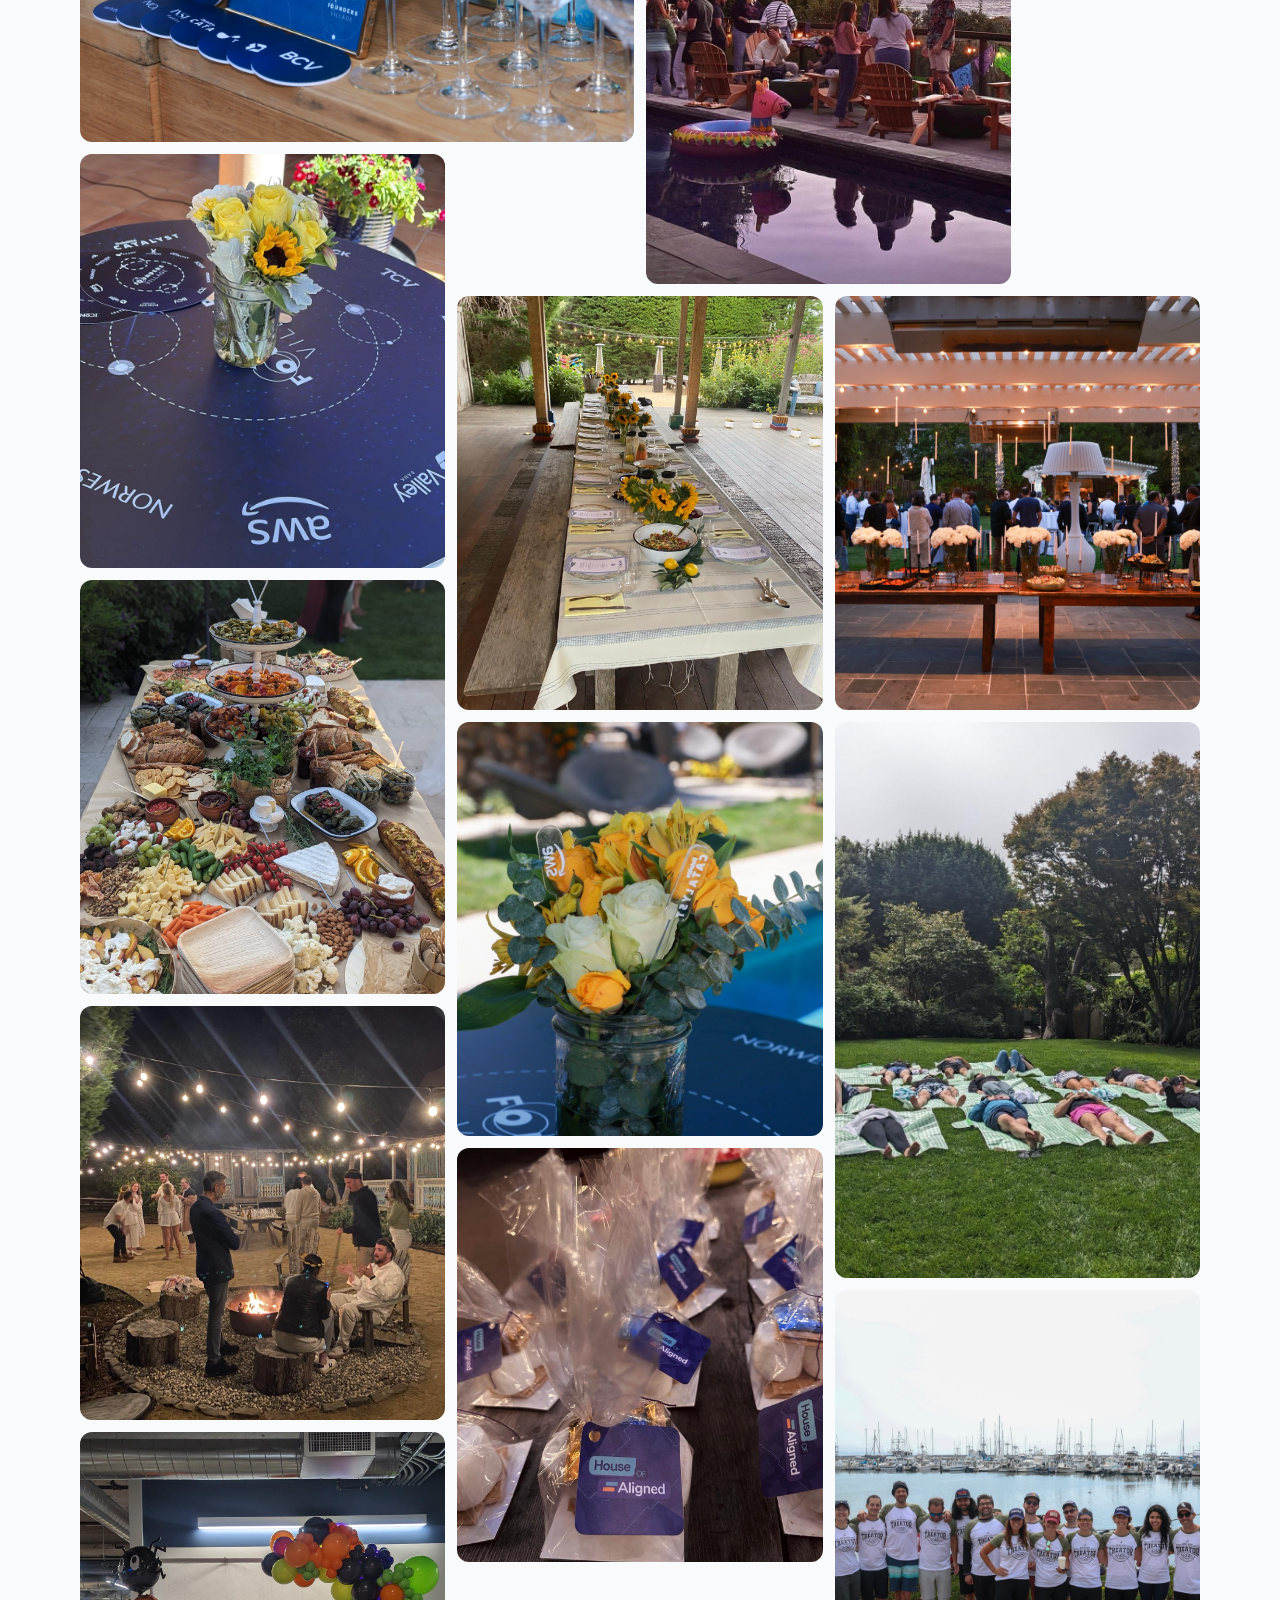
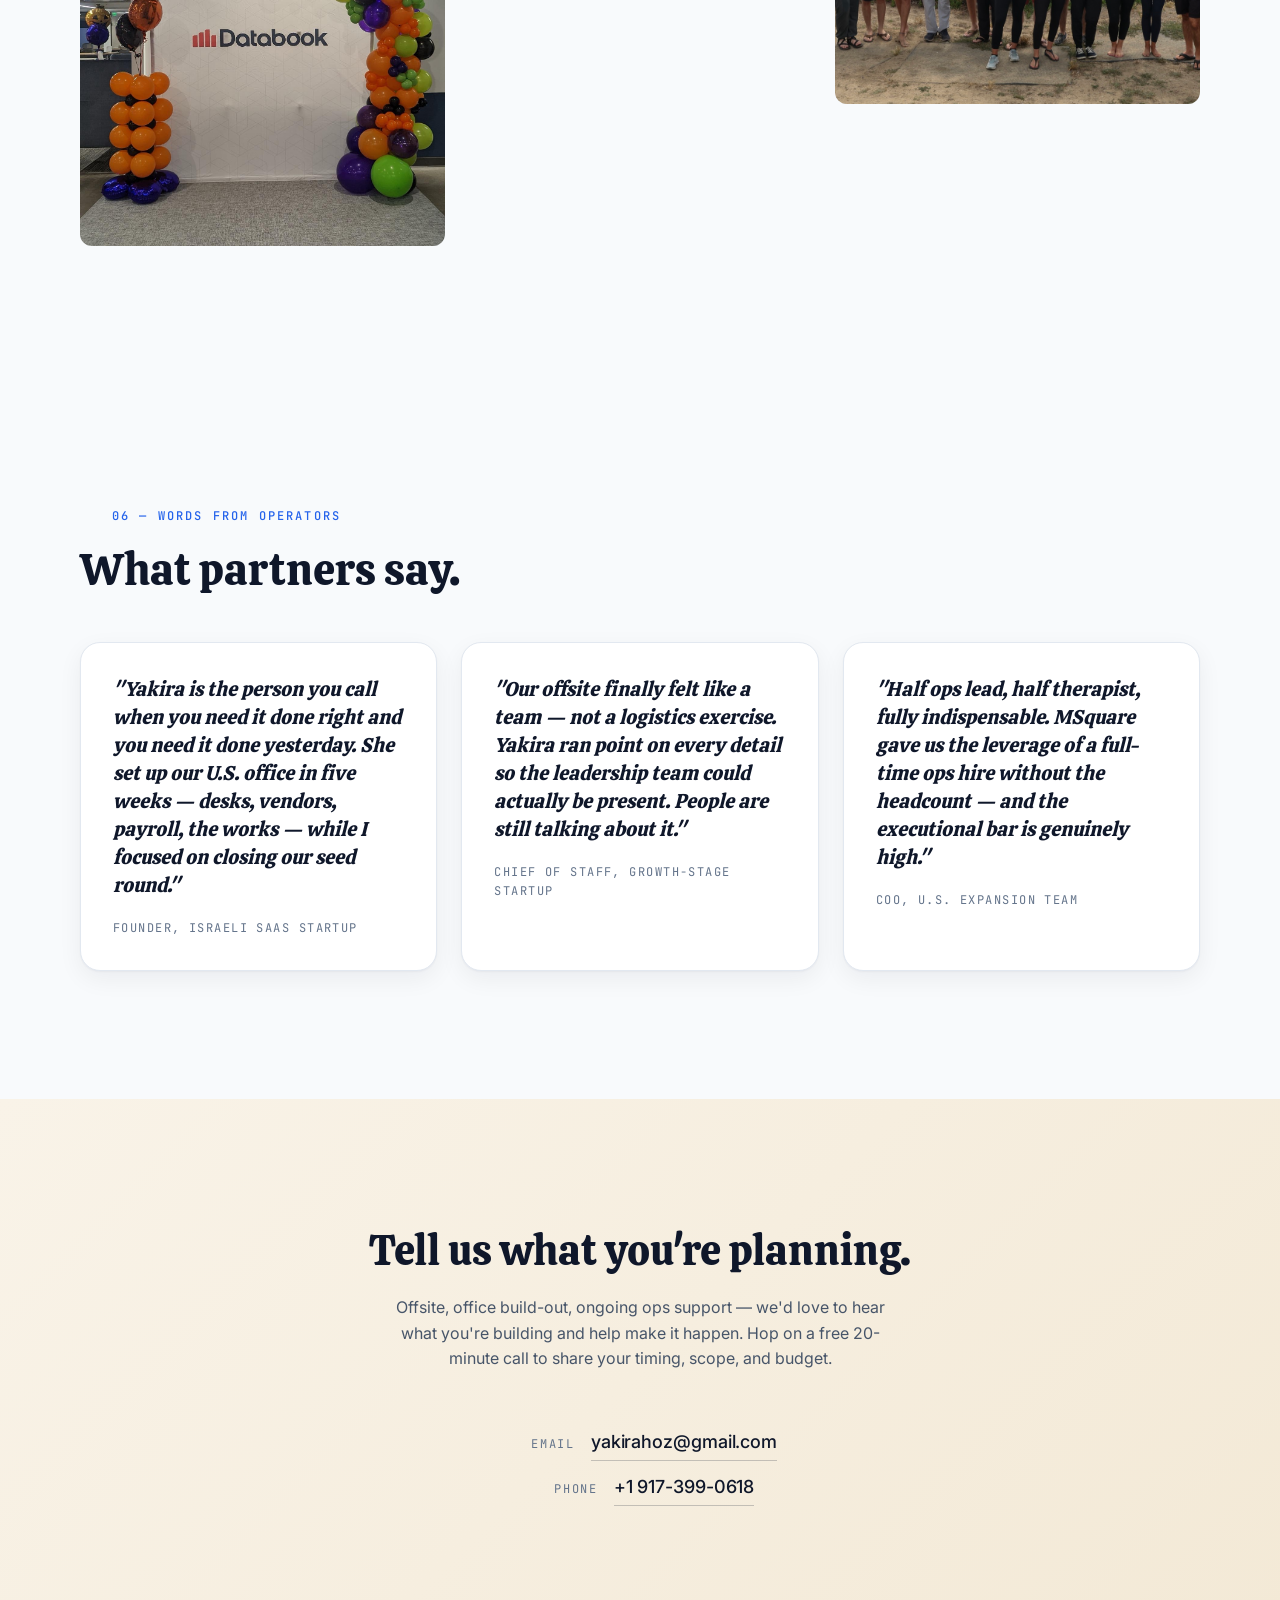
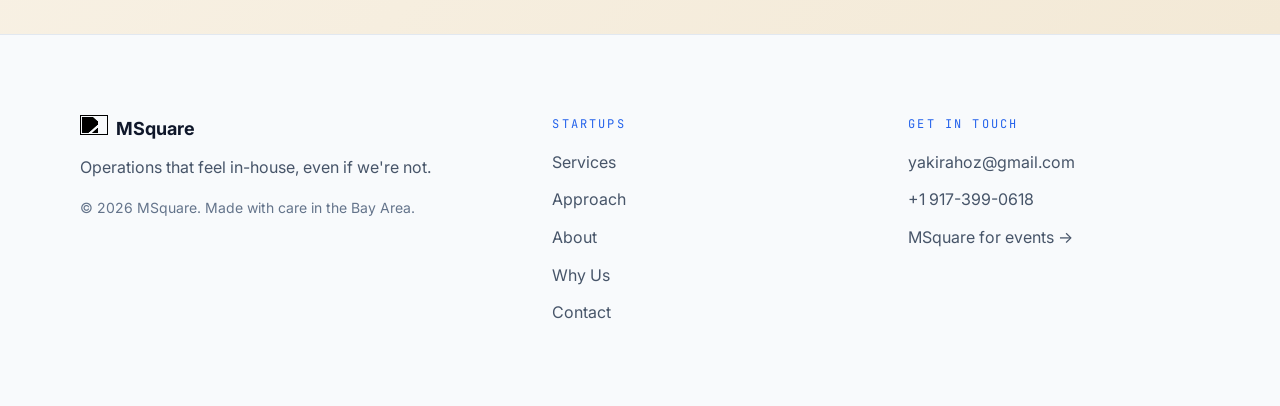
==== commit bd7c474e: "Fix gallery + logo paths on main page for subpath deploys Same root cause as the earlier events-page" ====
--- a/index.html
+++ b/index.html
@@ -14,16 +14,16 @@
   <meta property="og:type" content="website" />
   <meta property="og:title" content="MSquare — Operations & Events for Startups" />
   <meta property="og:description" content="Fractional operations and event production for startups in the U.S. and Israel — without the full-time overhead." />
-  <meta property="og:image" content="/images/og-image.png" />
+  <meta property="og:image" content="images/og-image.png" />
   <meta property="og:url" content="https://m2square.site/" />
   <meta name="twitter:card" content="summary_large_image" />
   <meta name="twitter:title" content="MSquare — Operations & Events for Startups" />
   <meta name="twitter:description" content="Fractional operations and event production for startups in the U.S. and Israel — without the full-time overhead." />
-  <meta name="twitter:image" content="/images/og-image.png" />
+  <meta name="twitter:image" content="images/og-image.png" />
 
   <!-- TODO: replace with real favicon files once produced -->
-  <link rel="icon" type="image/png" href="/images/m2square-logo.png" />
-  <link rel="apple-touch-icon" href="/images/m2square-logo.png" />
+  <link rel="icon" type="image/png" href="images/m2square-logo.png" />
+  <link rel="apple-touch-icon" href="images/m2square-logo.png" />
 
   <!-- Preload critical assets -->
   <link rel="preload" as="image" href="images/m2square-logo.png" />
@@ -635,62 +635,62 @@
 
         <div class="work-gallery" role="list">
           <button class="work-tile" role="listitem" data-span="wide" data-caption="Founders Village — VC + founders mixer" type="button">
-            <img src="/images/gallery/corporate-cocktails-bar.jpg"
+            <img src="images/gallery/corporate-cocktails-bar.jpg"
                  alt="Cocktail menu sign reading 'Cocktails' in front of branded VC coasters and rows of wine glasses"
                  loading="lazy" width="1600" height="1067" />
           </button>
           <button class="work-tile" role="listitem" data-span="tall" data-caption="Coastal sunset offsite" type="button">
-            <img src="/images/gallery/offsite-sunset-pool.jpg"
+            <img src="images/gallery/offsite-sunset-pool.jpg"
                  alt="Team mixer at sunset around a pool with papel picado strung across, ocean view in the background"
                  loading="lazy" width="1600" height="1067" />
           </button>
           <button class="work-tile" role="listitem" data-span="square" data-caption="Branded sponsor table" type="button">
-            <img src="/images/gallery/corporate-sponsor-table.jpg"
+            <img src="images/gallery/corporate-sponsor-table.jpg"
                  alt="Round table with custom navy table topper printed with sponsor logos AWS, SVB, TCV, Norwest"
                  loading="lazy" width="1600" height="1067" />
           </button>
           <button class="work-tile" role="listitem" data-span="square" data-caption="Sunflower farm-to-table dinner" type="button">
-            <img src="/images/gallery/offsite-sunflower-dinner.jpg"
+            <img src="images/gallery/offsite-sunflower-dinner.jpg"
                  alt="Long farm dinner table set with sunflowers, gold flatware, and string lights overhead"
                  loading="lazy" width="1600" height="1067" />
           </button>
           <button class="work-tile" role="listitem" data-span="square" data-caption="Outdoor cocktail evening" type="button">
-            <img src="/images/gallery/corporate-cocktail-evening.jpg"
+            <img src="images/gallery/corporate-cocktail-evening.jpg"
                  alt="Outdoor evening cocktail event with string lights and white floral arrangements on wood tables"
                  loading="lazy" width="1600" height="1067" />
           </button>
           <button class="work-tile" role="listitem" data-span="square" data-caption="Grazing table" type="button">
-            <img src="/images/gallery/corporate-grazing-table.jpg"
+            <img src="images/gallery/corporate-grazing-table.jpg"
                  alt="Generous grazing table with cheeses, charcuterie, fruit, breads, and dips"
                  loading="lazy" width="1600" height="1067" />
           </button>
           <button class="work-tile" role="listitem" data-span="square" data-caption="Branded centerpiece" type="button">
-            <img src="/images/gallery/corporate-yellow-bouquet.jpg"
+            <img src="images/gallery/corporate-yellow-bouquet.jpg"
                  alt="Yellow rose centerpiece in a mason jar with branded SMS and Catalyst stir-stick stakes by a pool"
                  loading="lazy" width="1600" height="1067" />
           </button>
           <button class="work-tile" role="listitem" data-span="tall" data-caption="Wellness offsite — outdoor yoga" type="button">
-            <img src="/images/gallery/offsite-yoga.jpg"
+            <img src="images/gallery/offsite-yoga.jpg"
                  alt="Team doing a yoga class on green grass at an outdoor offsite"
                  loading="lazy" width="1600" height="1067" />
           </button>
           <button class="work-tile" role="listitem" data-span="square" data-caption="Late-night fire pit" type="button">
-            <img src="/images/gallery/offsite-firepit-night.jpg"
+            <img src="images/gallery/offsite-firepit-night.jpg"
                  alt="Team gathered around a fire pit at night under string lights"
                  loading="lazy" width="1600" height="1067" />
           </button>
           <button class="work-tile" role="listitem" data-span="square" data-caption="Branded swag — House of Aligned" type="button">
-            <img src="/images/gallery/offsite-branded-smores.jpg"
+            <img src="images/gallery/offsite-branded-smores.jpg"
                  alt="Rows of clear-bagged s'mores kits with House of Aligned branded tags"
                  loading="lazy" width="1600" height="1067" />
           </button>
           <button class="work-tile" role="listitem" data-span="square" data-caption="Marina team offsite" type="button">
-            <img src="/images/gallery/offsite-team-marina.jpg"
+            <img src="images/gallery/offsite-team-marina.jpg"
                  alt="Team in matching shirts posing in front of a marina full of sailboats"
                  loading="lazy" width="1600" height="1067" />
           </button>
           <button class="work-tile" role="listitem" data-span="square" data-caption="Office holiday activation — Databook" type="button">
-            <img src="/images/gallery/office-halloween-arch.jpg"
+            <img src="images/gallery/office-halloween-arch.jpg"
                  alt="Halloween balloon arch in orange, purple, green, and black framing a Databook logo wall"
                  loading="lazy" width="1600" height="1067" />
           </button>
@@ -718,19 +718,19 @@
         <ul class="testimonial-grid">
           <li class="testimonial-card">
             <blockquote>
-              <p>"Quote pending — we'll add real ones with permission."</p>
+              <p>"Yakira is the person you call when you need it done right and you need it done yesterday. She set up our U.S. office in five weeks — desks, vendors, payroll, the works — while I focused on closing our seed round."</p>
             </blockquote>
             <p class="testimonial-meta">Founder, Israeli SaaS startup</p>
           </li>
           <li class="testimonial-card">
             <blockquote>
-              <p>"Quote pending — we'll add real ones with permission."</p>
+              <p>"Our offsite finally felt like a team — not a logistics exercise. Yakira ran point on every detail so the leadership team could actually be present. People are still talking about it."</p>
             </blockquote>
             <p class="testimonial-meta">Chief of Staff, growth-stage startup</p>
           </li>
           <li class="testimonial-card">
             <blockquote>
-              <p>"Quote pending — we'll add real ones with permission."</p>
+              <p>"Half ops lead, half therapist, fully indispensable. MSquare gave us the leverage of a full-time ops hire without the headcount — and the executional bar is genuinely high."</p>
             </blockquote>
             <p class="testimonial-meta">COO, U.S. expansion team</p>
           </li>
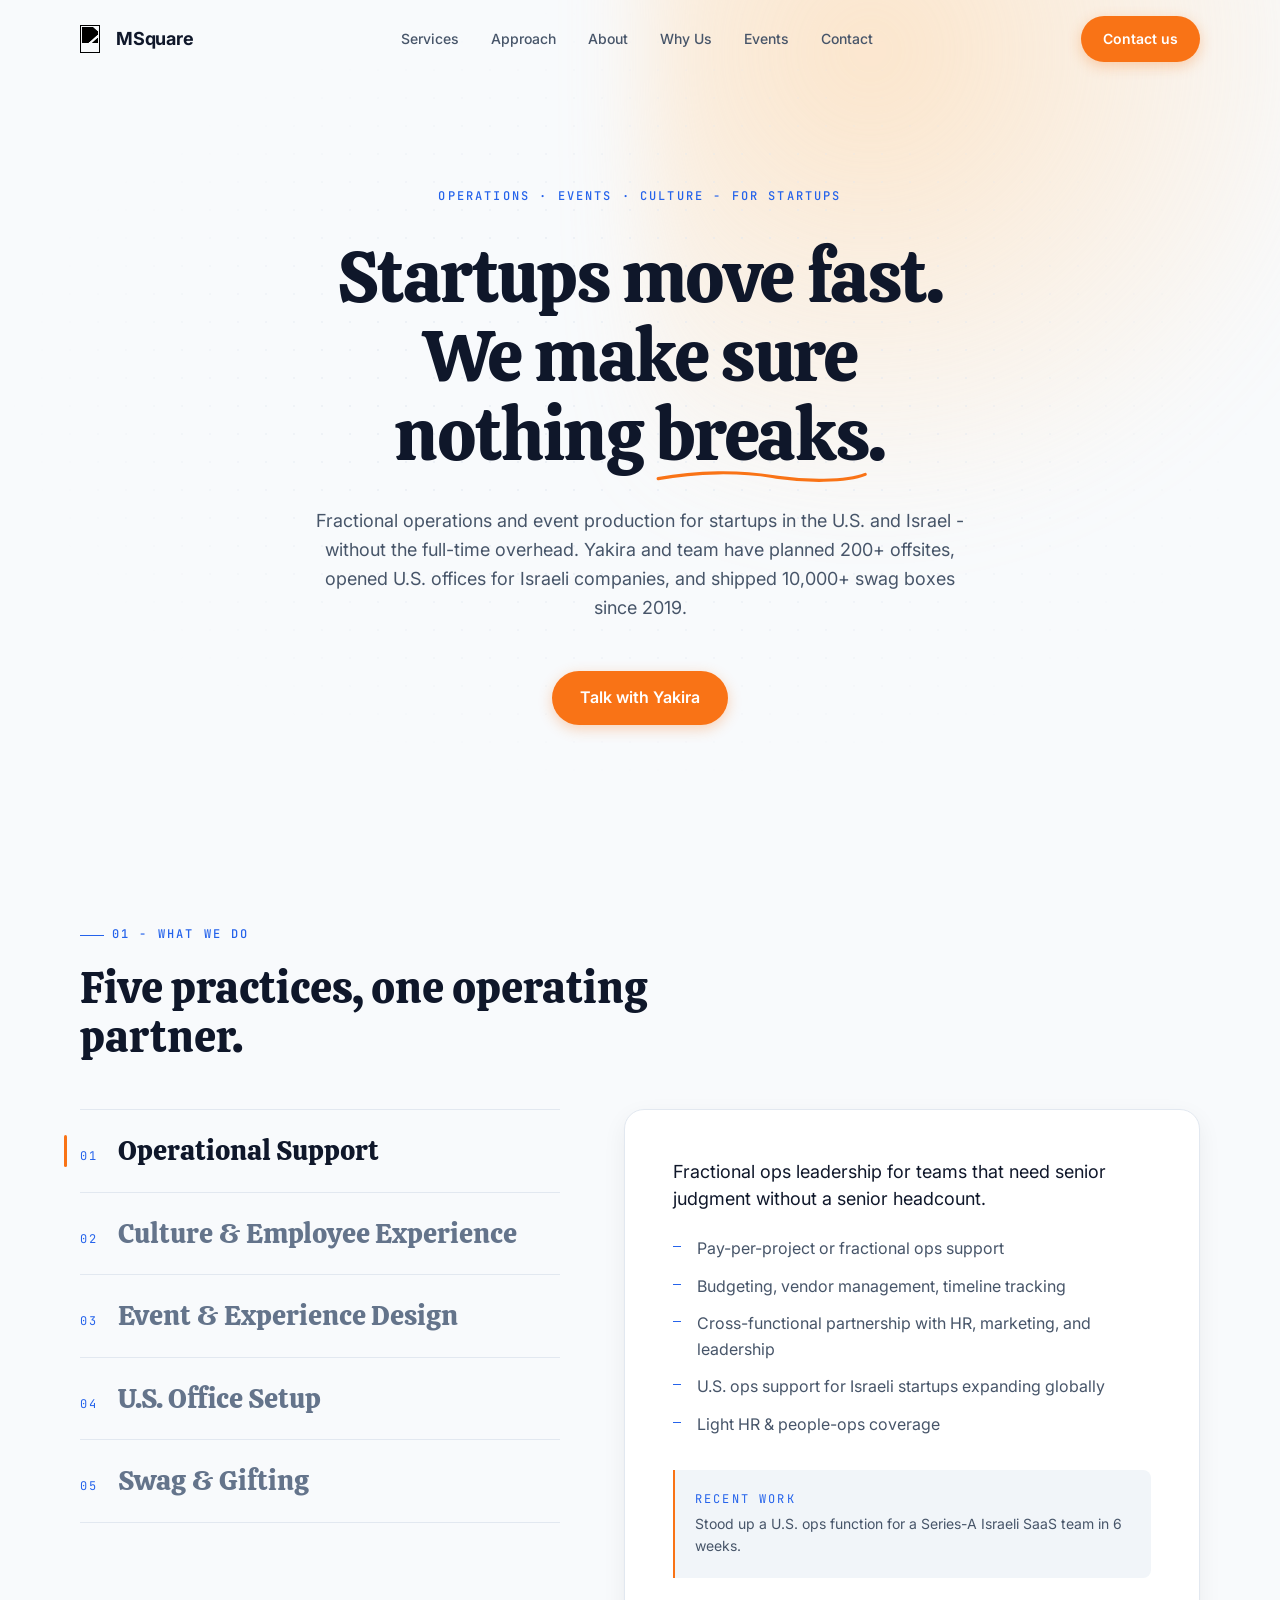
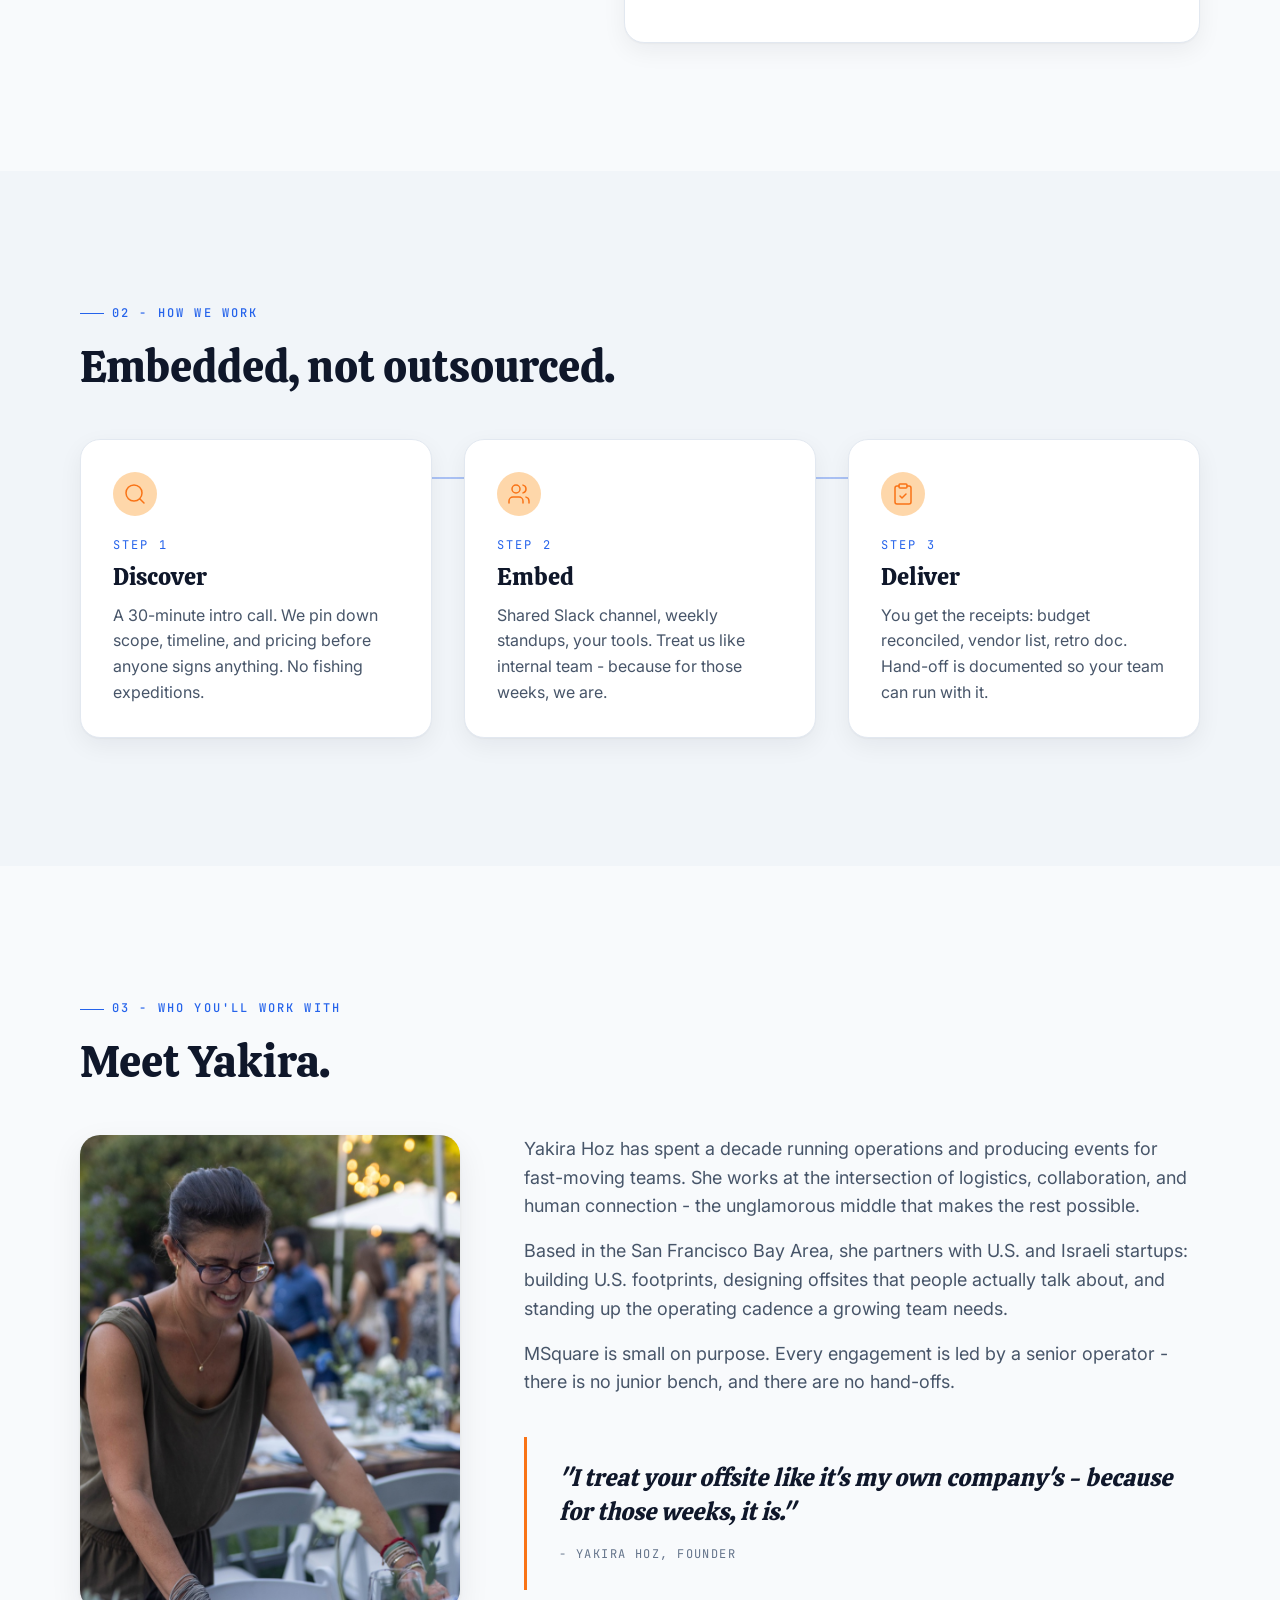
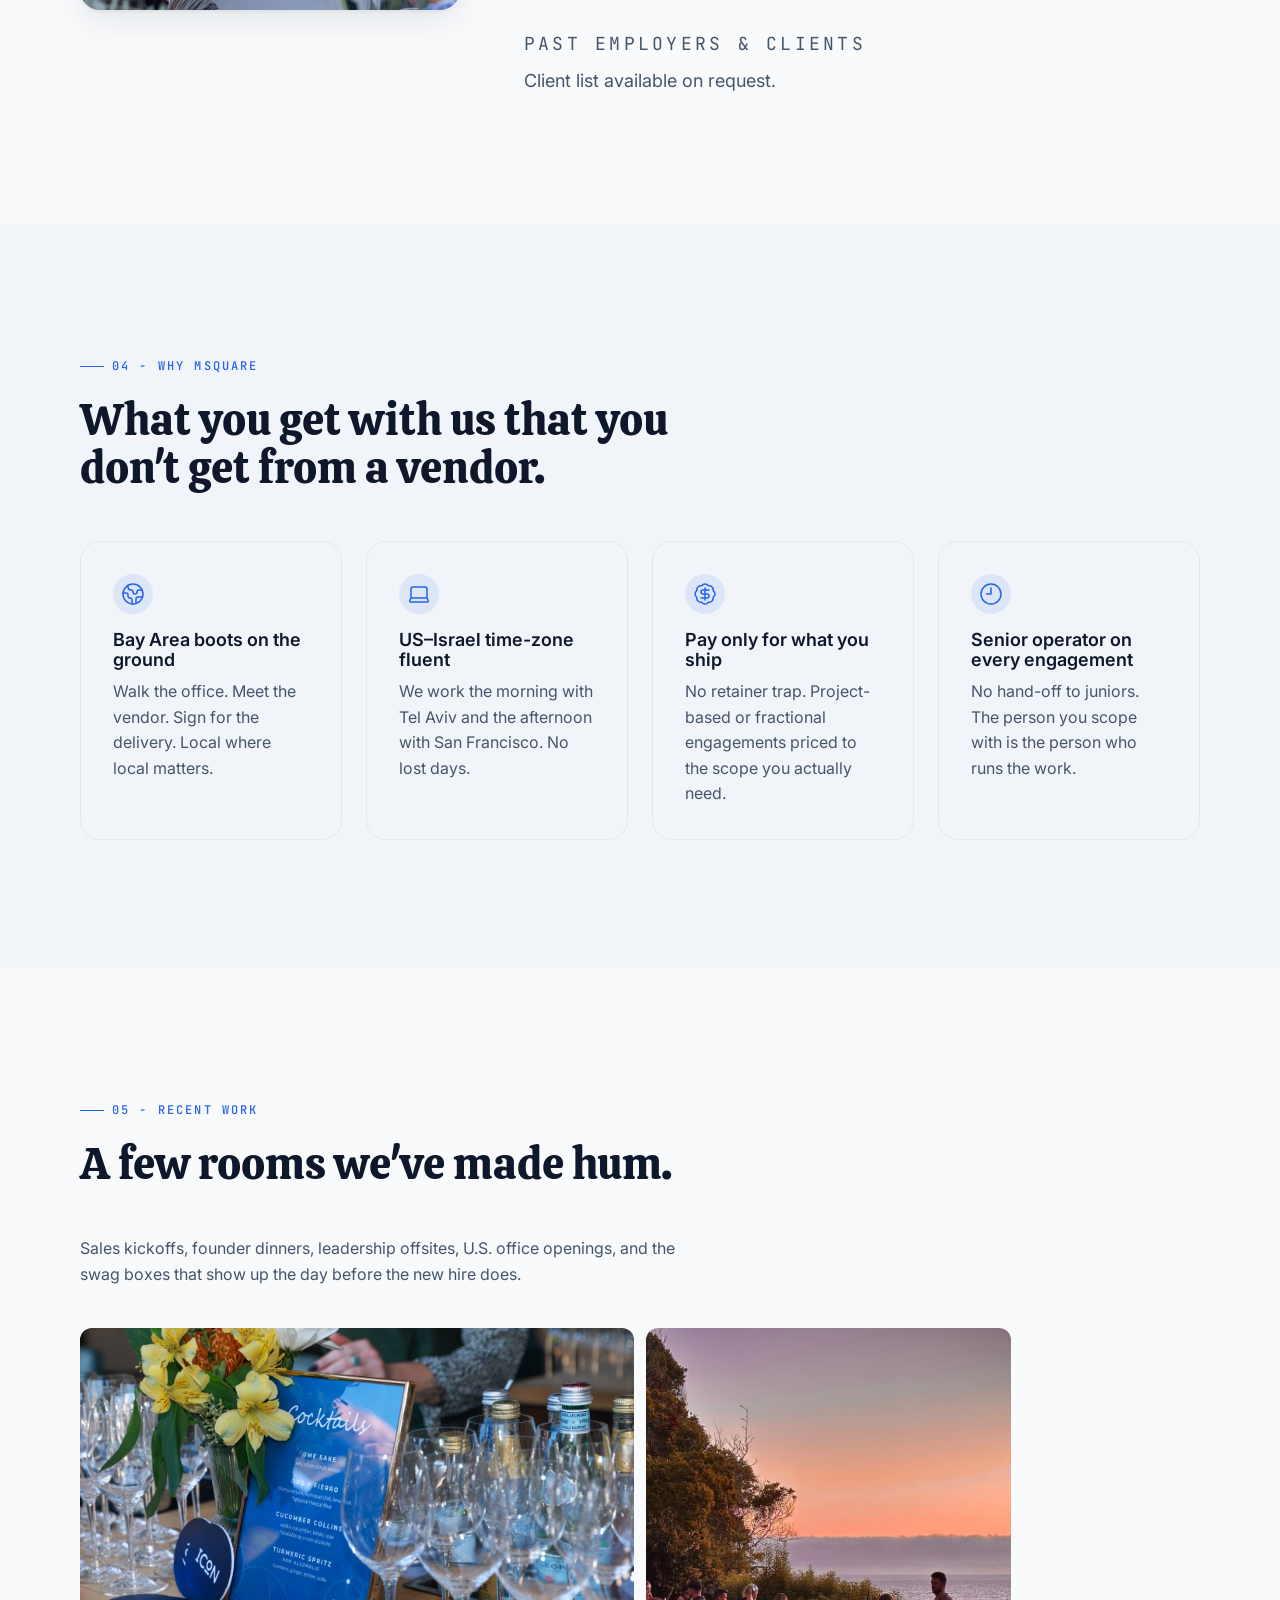
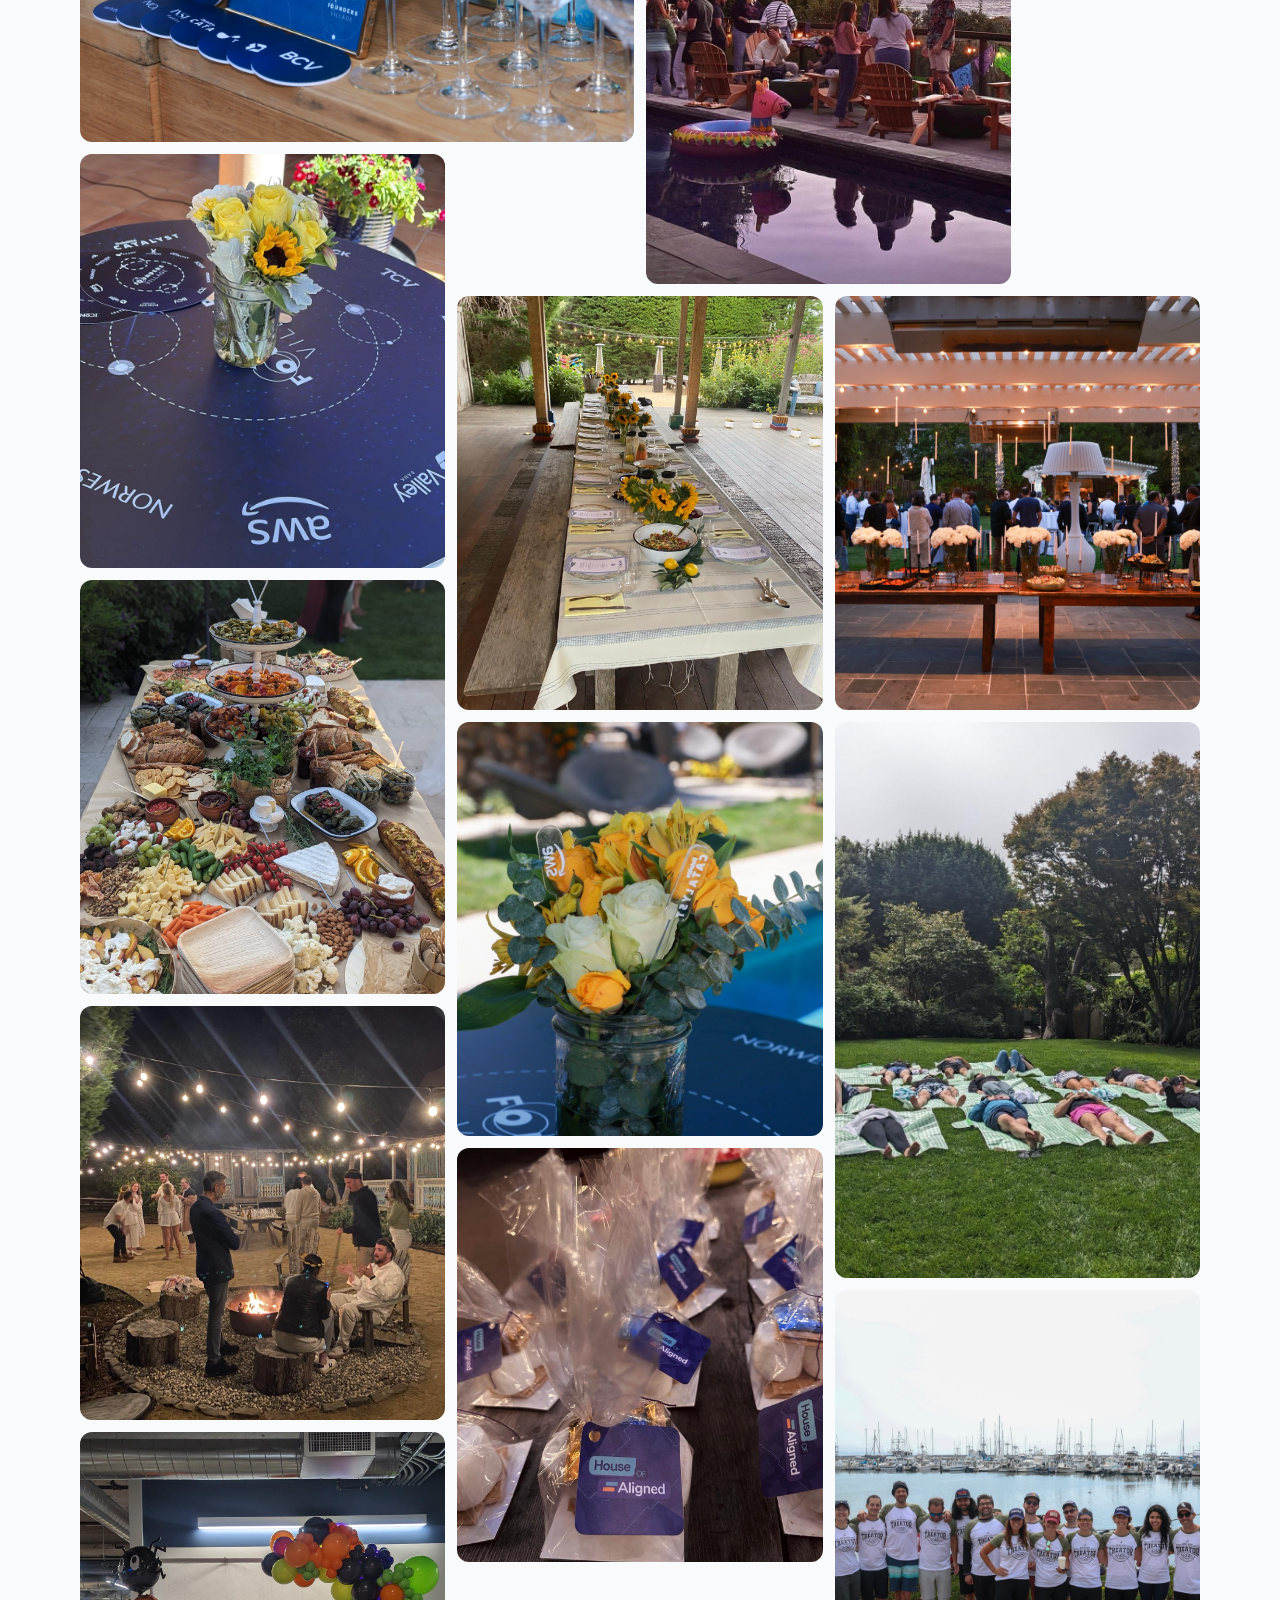
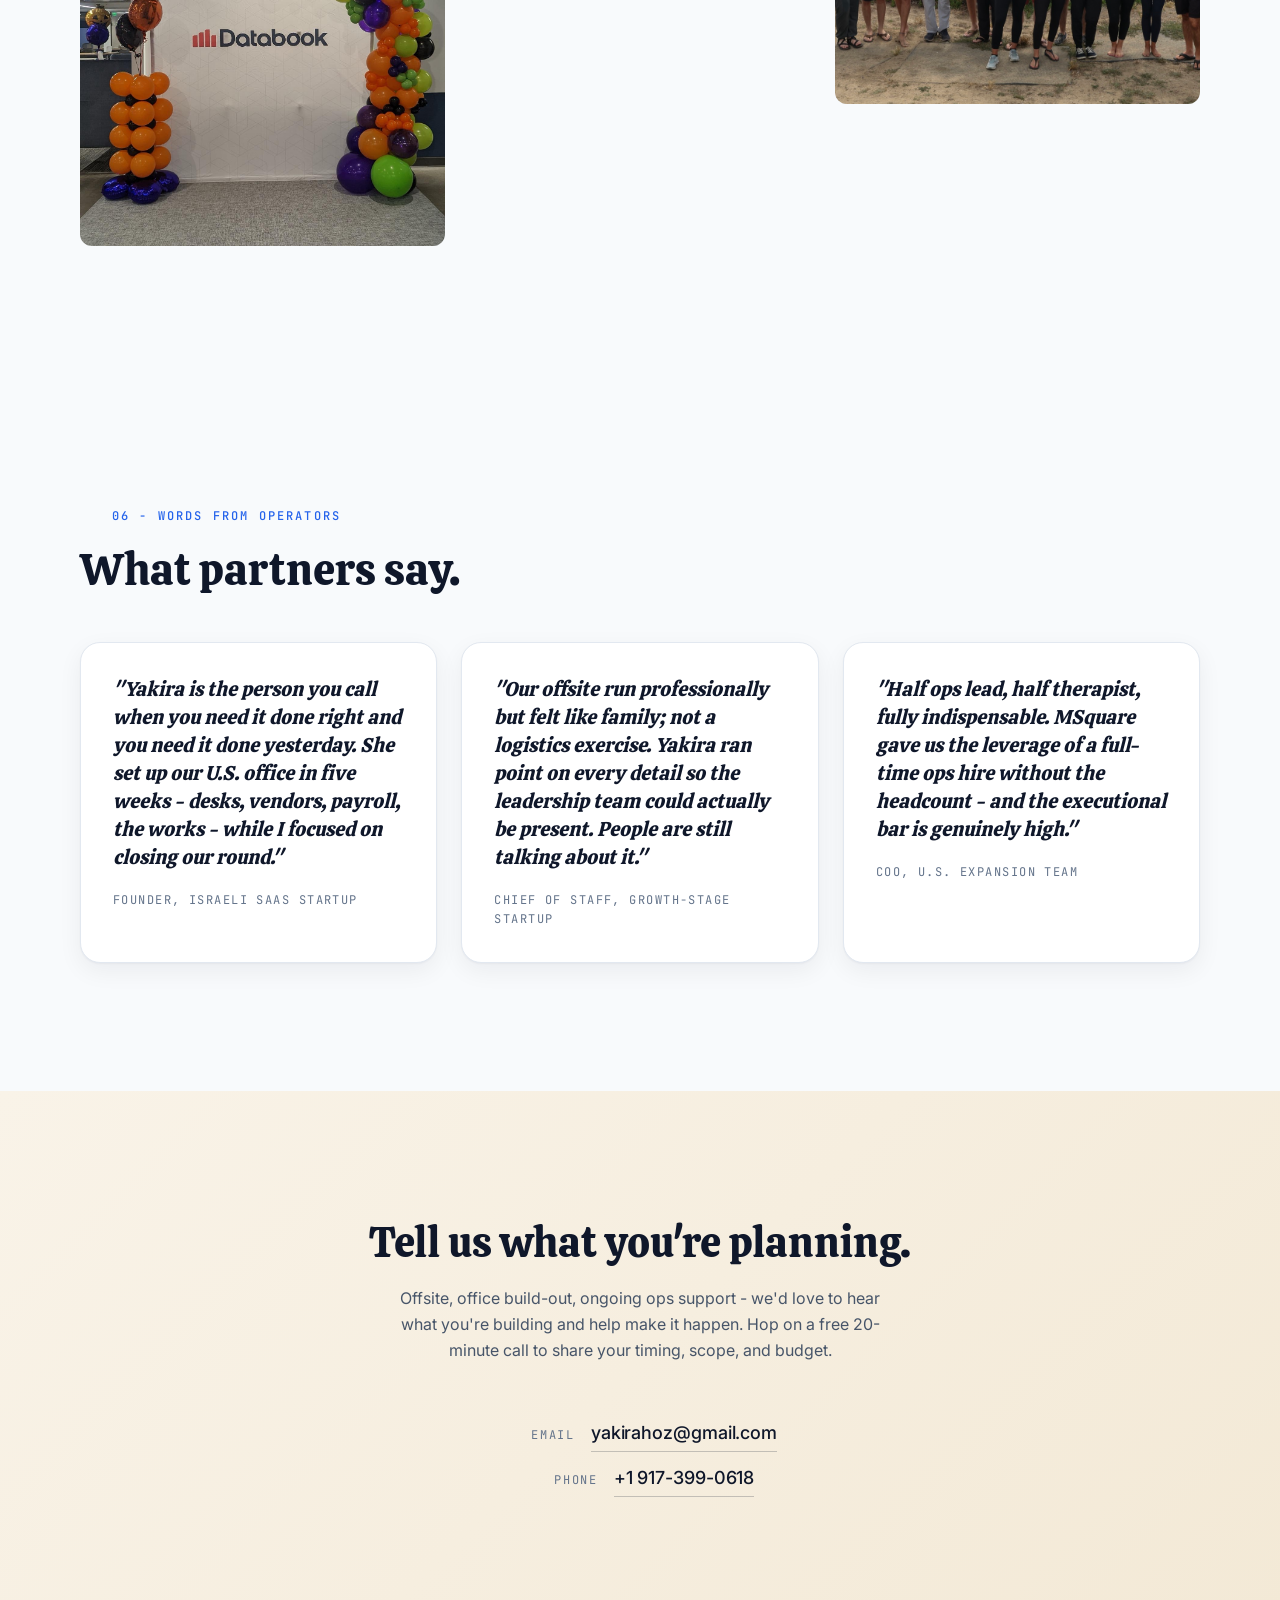
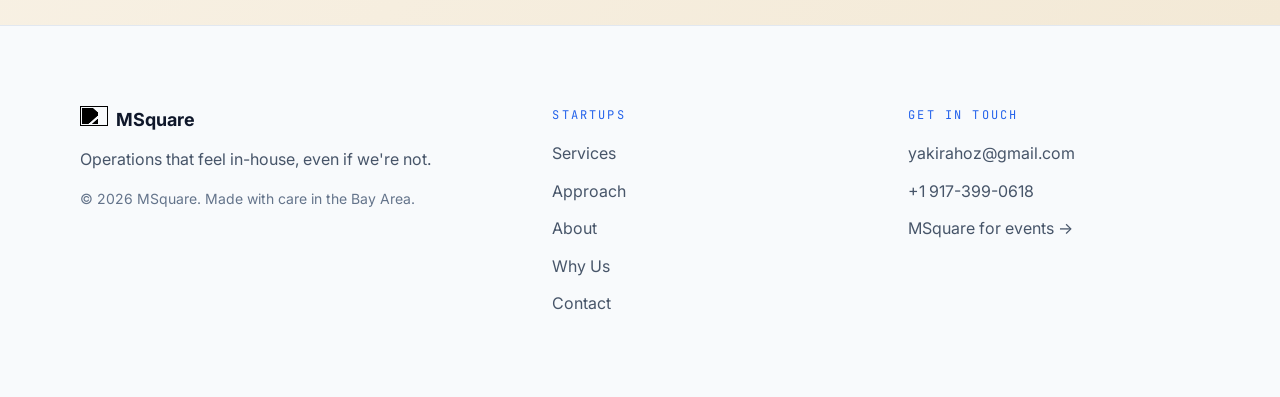
==== commit 1ebbd1b9: "Copy tweaks: quote edits + em dash -> hyphen sweep - Drop "seed" from the founder quote so it reads " ====
--- a/index.html
+++ b/index.html
@@ -7,18 +7,18 @@
   <meta name="theme-color" content="#F8FAFC" />
   <meta name="color-scheme" content="light" />
 
-  <title>MSquare — Operations & Events for Startups | SF Bay Area + Israel</title>
-  <meta name="description" content="Fractional operations and event production for startups in the U.S. and Israel — without the full-time overhead. Boutique operations consultancy led by Yakira Hoz, based in the SF Bay Area." />
+  <title>MSquare - Operations & Events for Startups | SF Bay Area + Israel</title>
+  <meta name="description" content="Fractional operations and event production for startups in the U.S. and Israel - without the full-time overhead. Boutique operations consultancy led by Yakira Hoz, based in the SF Bay Area." />
 
   <!-- Open Graph -->
   <meta property="og:type" content="website" />
-  <meta property="og:title" content="MSquare — Operations & Events for Startups" />
-  <meta property="og:description" content="Fractional operations and event production for startups in the U.S. and Israel — without the full-time overhead." />
+  <meta property="og:title" content="MSquare - Operations & Events for Startups" />
+  <meta property="og:description" content="Fractional operations and event production for startups in the U.S. and Israel - without the full-time overhead." />
   <meta property="og:image" content="images/og-image.png" />
   <meta property="og:url" content="https://m2square.site/" />
   <meta name="twitter:card" content="summary_large_image" />
-  <meta name="twitter:title" content="MSquare — Operations & Events for Startups" />
-  <meta name="twitter:description" content="Fractional operations and event production for startups in the U.S. and Israel — without the full-time overhead." />
+  <meta name="twitter:title" content="MSquare - Operations & Events for Startups" />
+  <meta name="twitter:description" content="Fractional operations and event production for startups in the U.S. and Israel - without the full-time overhead." />
   <meta name="twitter:image" content="images/og-image.png" />
 
   <!-- TODO: replace with real favicon files once produced -->
@@ -139,7 +139,7 @@
 
       <div class="hero-inner">
         <p class="eyebrow hero-eyebrow" data-anim="hero-eyebrow">
-          OPERATIONS · EVENTS · CULTURE — FOR STARTUPS
+          OPERATIONS · EVENTS · CULTURE - FOR STARTUPS
         </p>
 
         <h1 id="hero-title" class="hero-title display" data-anim="hero-title">
@@ -161,7 +161,7 @@
         </h1>
 
         <p class="hero-sub" data-anim="hero-sub">
-          Fractional operations and event production for startups in the U.S. and Israel —
+          Fractional operations and event production for startups in the U.S. and Israel -
           without the full-time overhead. Yakira and team have planned 200+ offsites,
           opened U.S. offices for Israeli companies, and shipped 10,000+ swag boxes since 2019.
         </p>
@@ -178,7 +178,7 @@
     <!-- ============ SERVICES ============ -->
     <section id="services" class="section services" aria-labelledby="services-title">
       <div class="container">
-        <p class="eyebrow" data-anim="eyebrow">01 — WHAT WE DO</p>
+        <p class="eyebrow" data-anim="eyebrow">01 - WHAT WE DO</p>
         <h2 id="services-title" class="section-title display">
           Five practices, one operating partner.
         </h2>
@@ -230,7 +230,7 @@
               </button>
               <div class="service-accordion" id="svc-acc-2" data-panel="2" hidden>
                 <p class="service-desc">
-                  The moments that make a team feel like a team — designed and run end-to-end.
+                  The moments that make a team feel like a team - designed and run end-to-end.
                 </p>
                 <ul class="service-bullets">
                   <li>Birthdays, work anniversaries, and new-hire welcomes</li>
@@ -259,7 +259,7 @@
               </button>
               <div class="service-accordion" id="svc-acc-3" data-panel="3" hidden>
                 <p class="service-desc">
-                  Internal and external events produced from concept to teardown — on time, on budget.
+                  Internal and external events produced from concept to teardown - on time, on budget.
                 </p>
                 <ul class="service-bullets">
                   <li>Sales kickoffs, QBRs, leadership offsites</li>
@@ -319,7 +319,7 @@
               </button>
               <div class="service-accordion" id="svc-acc-5" data-panel="5" hidden>
                 <p class="service-desc">
-                  Considered, on-brand swag programs — sourced, kitted, and shipped from the U.S.
+                  Considered, on-brand swag programs - sourced, kitted, and shipped from the U.S.
                 </p>
                 <ul class="service-bullets">
                   <li>Onboarding kits and company-branded apparel</li>
@@ -371,7 +371,7 @@
               hidden
             >
               <p class="service-desc">
-                The moments that make a team feel like a team — designed and run end-to-end.
+                The moments that make a team feel like a team - designed and run end-to-end.
               </p>
               <ul class="service-bullets">
                 <li>Birthdays, work anniversaries, and new-hire welcomes</li>
@@ -394,7 +394,7 @@
               hidden
             >
               <p class="service-desc">
-                Internal and external events produced from concept to teardown — on time, on budget.
+                Internal and external events produced from concept to teardown - on time, on budget.
               </p>
               <ul class="service-bullets">
                 <li>Sales kickoffs, QBRs, leadership offsites</li>
@@ -442,7 +442,7 @@
               hidden
             >
               <p class="service-desc">
-                Considered, on-brand swag programs — sourced, kitted, and shipped from the U.S.
+                Considered, on-brand swag programs - sourced, kitted, and shipped from the U.S.
               </p>
               <ul class="service-bullets">
                 <li>Onboarding kits and company-branded apparel</li>
@@ -465,7 +465,7 @@
     <!-- ============ APPROACH ============ -->
     <section id="approach" class="section approach" aria-labelledby="approach-title">
       <div class="container">
-        <p class="eyebrow" data-anim="eyebrow">02 — HOW WE WORK</p>
+        <p class="eyebrow" data-anim="eyebrow">02 - HOW WE WORK</p>
         <h2 id="approach-title" class="section-title display">Embedded, not outsourced.</h2>
 
         <div class="timeline" data-timeline>
@@ -499,7 +499,7 @@
                 <h3 class="timeline-title">Embed</h3>
                 <p class="timeline-body">
                   Shared Slack channel, weekly standups, your tools. Treat us like internal
-                  team — because for those weeks, we are.
+                  team - because for those weeks, we are.
                 </p>
               </div>
             </li>
@@ -526,7 +526,7 @@
     <!-- ============ ABOUT ============ -->
     <section id="about" class="section about" aria-labelledby="about-title">
       <div class="container">
-        <p class="eyebrow" data-anim="eyebrow">03 — WHO YOU'LL WORK WITH</p>
+        <p class="eyebrow" data-anim="eyebrow">03 - WHO YOU'LL WORK WITH</p>
         <h2 id="about-title" class="section-title display">Meet Yakira.</h2>
 
         <div class="about-layout">
@@ -546,7 +546,7 @@
             <p>
               Yakira Hoz has spent a decade running operations and producing events for
               fast-moving teams. She works at the intersection of logistics, collaboration,
-              and human connection — the unglamorous middle that makes the rest possible.
+              and human connection - the unglamorous middle that makes the rest possible.
             </p>
             <p>
               Based in the San Francisco Bay Area, she partners with U.S. and Israeli
@@ -554,15 +554,15 @@
               talk about, and standing up the operating cadence a growing team needs.
             </p>
             <p>
-              MSquare is small on purpose. Every engagement is led by a senior operator —
+              MSquare is small on purpose. Every engagement is led by a senior operator -
               there is no junior bench, and there are no hand-offs.
             </p>
 
             <blockquote class="pull-quote">
               <p>
-                "I treat your offsite like it's my own company's — because for those weeks, it is."
-              </p>
-              <cite>— Yakira Hoz, Founder</cite>
+                "I treat your offsite like it's my own company's - because for those weeks, it is."
+              </p>
+              <cite>- Yakira Hoz, Founder</cite>
             </blockquote>
 
             <p class="about-clients-label">Past employers &amp; clients</p>
@@ -578,7 +578,7 @@
     <!-- ============ WHY US ============ -->
     <section id="why-us" class="section why-us" aria-labelledby="why-title">
       <div class="container">
-        <p class="eyebrow" data-anim="eyebrow">04 — WHY MSQUARE</p>
+        <p class="eyebrow" data-anim="eyebrow">04 - WHY MSQUARE</p>
         <h2 id="why-title" class="section-title display">
           What you get with us that you don't get from a vendor.
         </h2>
@@ -626,7 +626,7 @@
     <!-- ============ RECENT WORK ============ -->
     <section id="work" class="section work" aria-labelledby="work-title">
       <div class="container">
-        <p class="eyebrow" data-anim="eyebrow">05 — RECENT WORK</p>
+        <p class="eyebrow" data-anim="eyebrow">05 - RECENT WORK</p>
         <h2 id="work-title" class="section-title display">A few rooms we've made hum.</h2>
         <p style="max-width:60ch; color:var(--color-ink-muted); line-height:1.6;">
           Sales kickoffs, founder dinners, leadership offsites, U.S. office openings,
@@ -634,7 +634,7 @@
         </p>
 
         <div class="work-gallery" role="list">
-          <button class="work-tile" role="listitem" data-span="wide" data-caption="Founders Village — VC + founders mixer" type="button">
+          <button class="work-tile" role="listitem" data-span="wide" data-caption="Founders Village - VC + founders mixer" type="button">
             <img src="images/gallery/corporate-cocktails-bar.jpg"
                  alt="Cocktail menu sign reading 'Cocktails' in front of branded VC coasters and rows of wine glasses"
                  loading="lazy" width="1600" height="1067" />
@@ -669,7 +669,7 @@
                  alt="Yellow rose centerpiece in a mason jar with branded SMS and Catalyst stir-stick stakes by a pool"
                  loading="lazy" width="1600" height="1067" />
           </button>
-          <button class="work-tile" role="listitem" data-span="tall" data-caption="Wellness offsite — outdoor yoga" type="button">
+          <button class="work-tile" role="listitem" data-span="tall" data-caption="Wellness offsite - outdoor yoga" type="button">
             <img src="images/gallery/offsite-yoga.jpg"
                  alt="Team doing a yoga class on green grass at an outdoor offsite"
                  loading="lazy" width="1600" height="1067" />
@@ -679,7 +679,7 @@
                  alt="Team gathered around a fire pit at night under string lights"
                  loading="lazy" width="1600" height="1067" />
           </button>
-          <button class="work-tile" role="listitem" data-span="square" data-caption="Branded swag — House of Aligned" type="button">
+          <button class="work-tile" role="listitem" data-span="square" data-caption="Branded swag - House of Aligned" type="button">
             <img src="images/gallery/offsite-branded-smores.jpg"
                  alt="Rows of clear-bagged s'mores kits with House of Aligned branded tags"
                  loading="lazy" width="1600" height="1067" />
@@ -689,7 +689,7 @@
                  alt="Team in matching shirts posing in front of a marina full of sailboats"
                  loading="lazy" width="1600" height="1067" />
           </button>
-          <button class="work-tile" role="listitem" data-span="square" data-caption="Office holiday activation — Databook" type="button">
+          <button class="work-tile" role="listitem" data-span="square" data-caption="Office holiday activation - Databook" type="button">
             <img src="images/gallery/office-halloween-arch.jpg"
                  alt="Halloween balloon arch in orange, purple, green, and black framing a Databook logo wall"
                  loading="lazy" width="1600" height="1067" />
@@ -710,7 +710,7 @@
     <!-- ============ TESTIMONIALS ============ -->
     <section id="testimonials" class="section testimonials" aria-labelledby="testimonials-title">
       <div class="container">
-        <p class="eyebrow" data-anim="eyebrow">06 — WORDS FROM OPERATORS</p>
+        <p class="eyebrow" data-anim="eyebrow">06 - WORDS FROM OPERATORS</p>
         <h2 id="testimonials-title" class="section-title display">
           What partners say.
         </h2>
@@ -718,19 +718,19 @@
         <ul class="testimonial-grid">
           <li class="testimonial-card">
             <blockquote>
-              <p>"Yakira is the person you call when you need it done right and you need it done yesterday. She set up our U.S. office in five weeks — desks, vendors, payroll, the works — while I focused on closing our seed round."</p>
+              <p>"Yakira is the person you call when you need it done right and you need it done yesterday. She set up our U.S. office in five weeks - desks, vendors, payroll, the works - while I focused on closing our round."</p>
             </blockquote>
             <p class="testimonial-meta">Founder, Israeli SaaS startup</p>
           </li>
           <li class="testimonial-card">
             <blockquote>
-              <p>"Our offsite finally felt like a team — not a logistics exercise. Yakira ran point on every detail so the leadership team could actually be present. People are still talking about it."</p>
+              <p>"Our offsite run professionally but felt like family; not a logistics exercise. Yakira ran point on every detail so the leadership team could actually be present. People are still talking about it."</p>
             </blockquote>
             <p class="testimonial-meta">Chief of Staff, growth-stage startup</p>
           </li>
           <li class="testimonial-card">
             <blockquote>
-              <p>"Half ops lead, half therapist, fully indispensable. MSquare gave us the leverage of a full-time ops hire without the headcount — and the executional bar is genuinely high."</p>
+              <p>"Half ops lead, half therapist, fully indispensable. MSquare gave us the leverage of a full-time ops hire without the headcount - and the executional bar is genuinely high."</p>
             </blockquote>
             <p class="testimonial-meta">COO, U.S. expansion team</p>
           </li>
@@ -745,7 +745,7 @@
           Tell us what you're planning.
         </h2>
         <p>
-          Offsite, office build-out, ongoing ops support — we'd love to hear what
+          Offsite, office build-out, ongoing ops support - we'd love to hear what
           you're building and help make it happen. Hop on a free 20-minute call to
           share your timing, scope, and budget.
         </p>
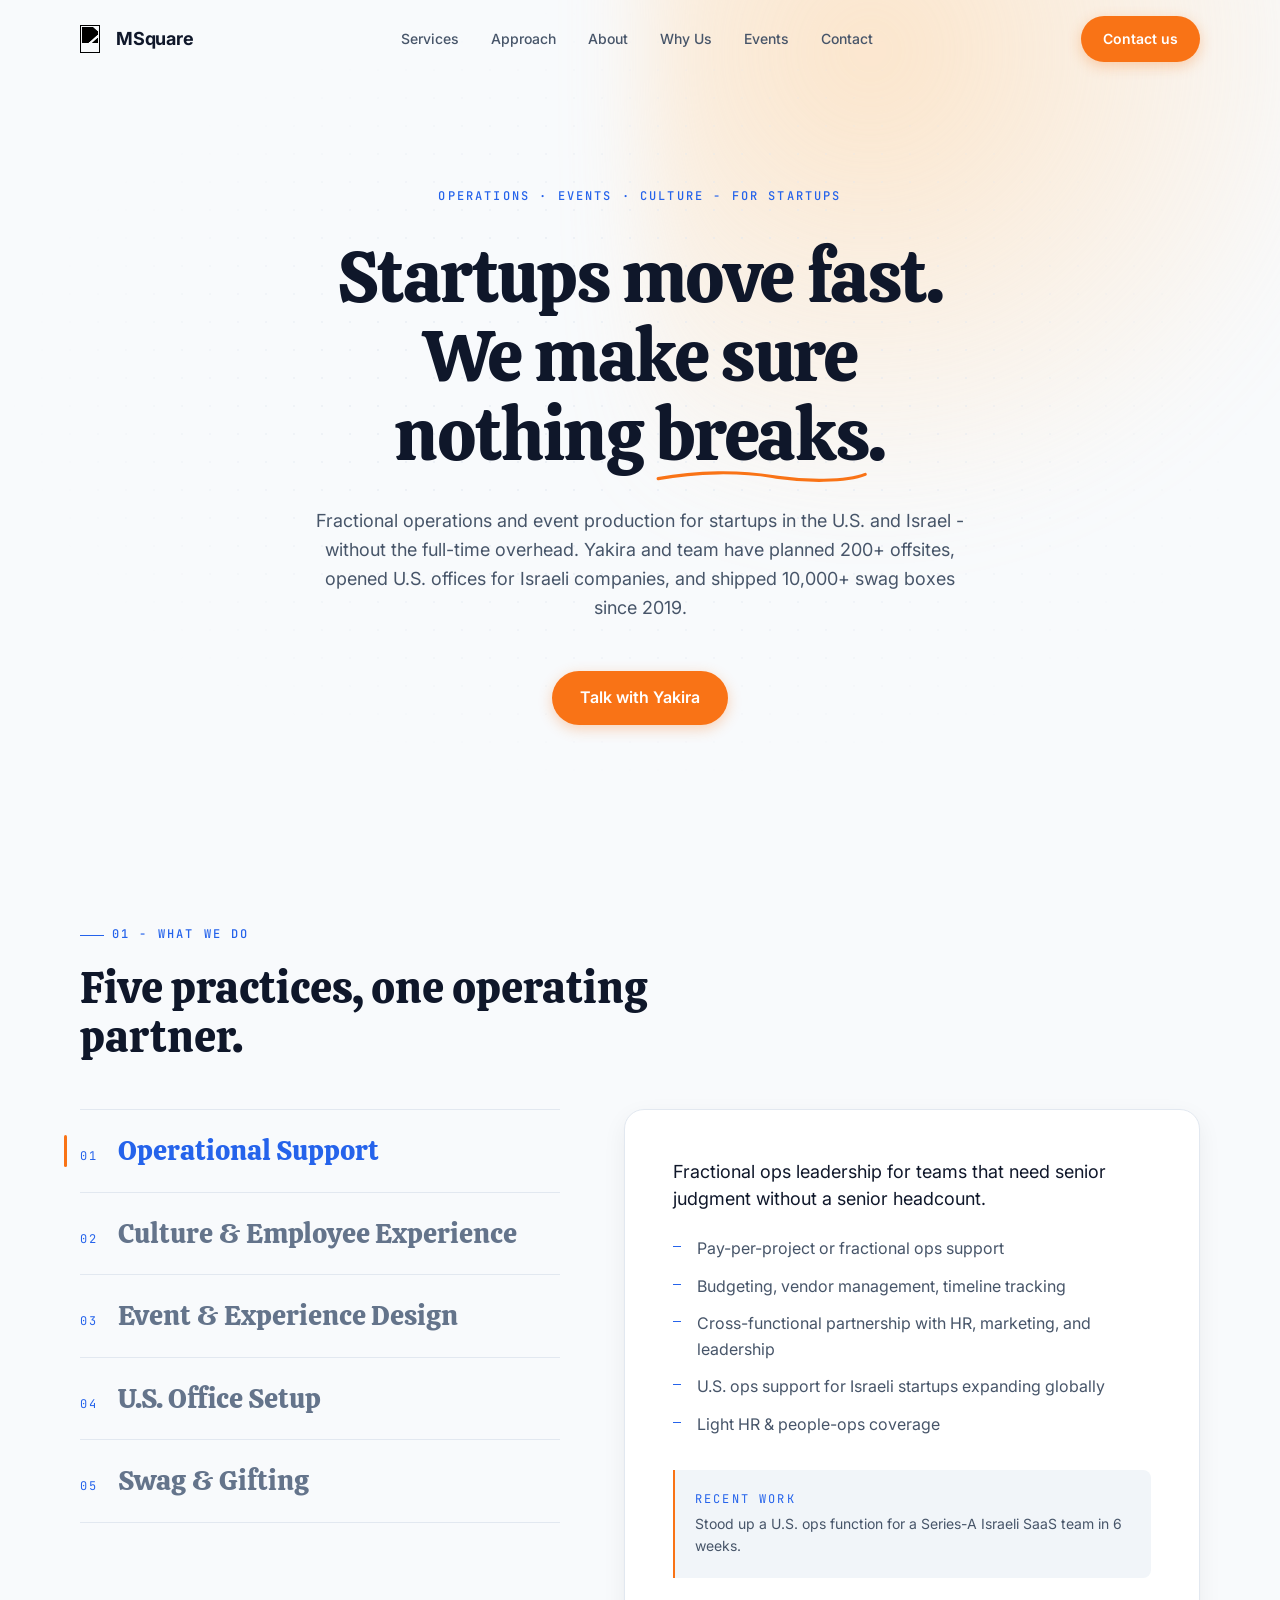
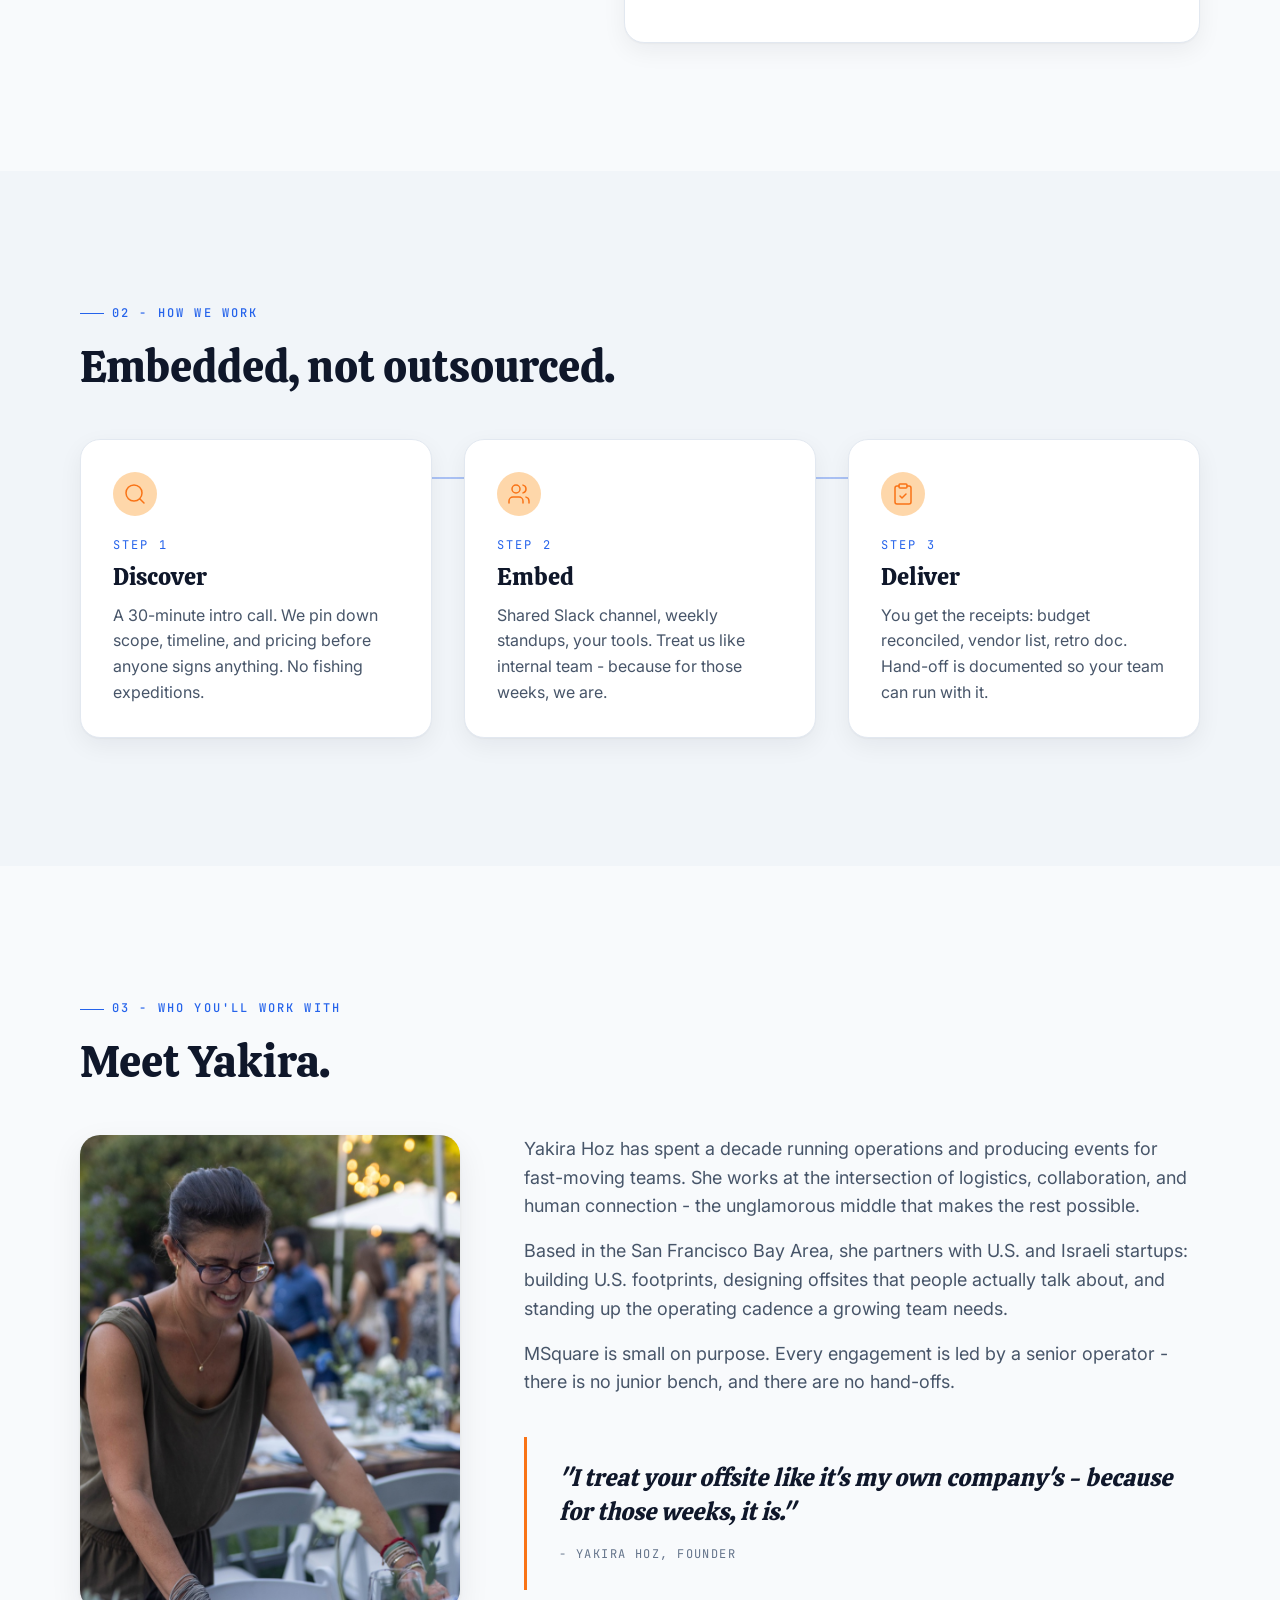
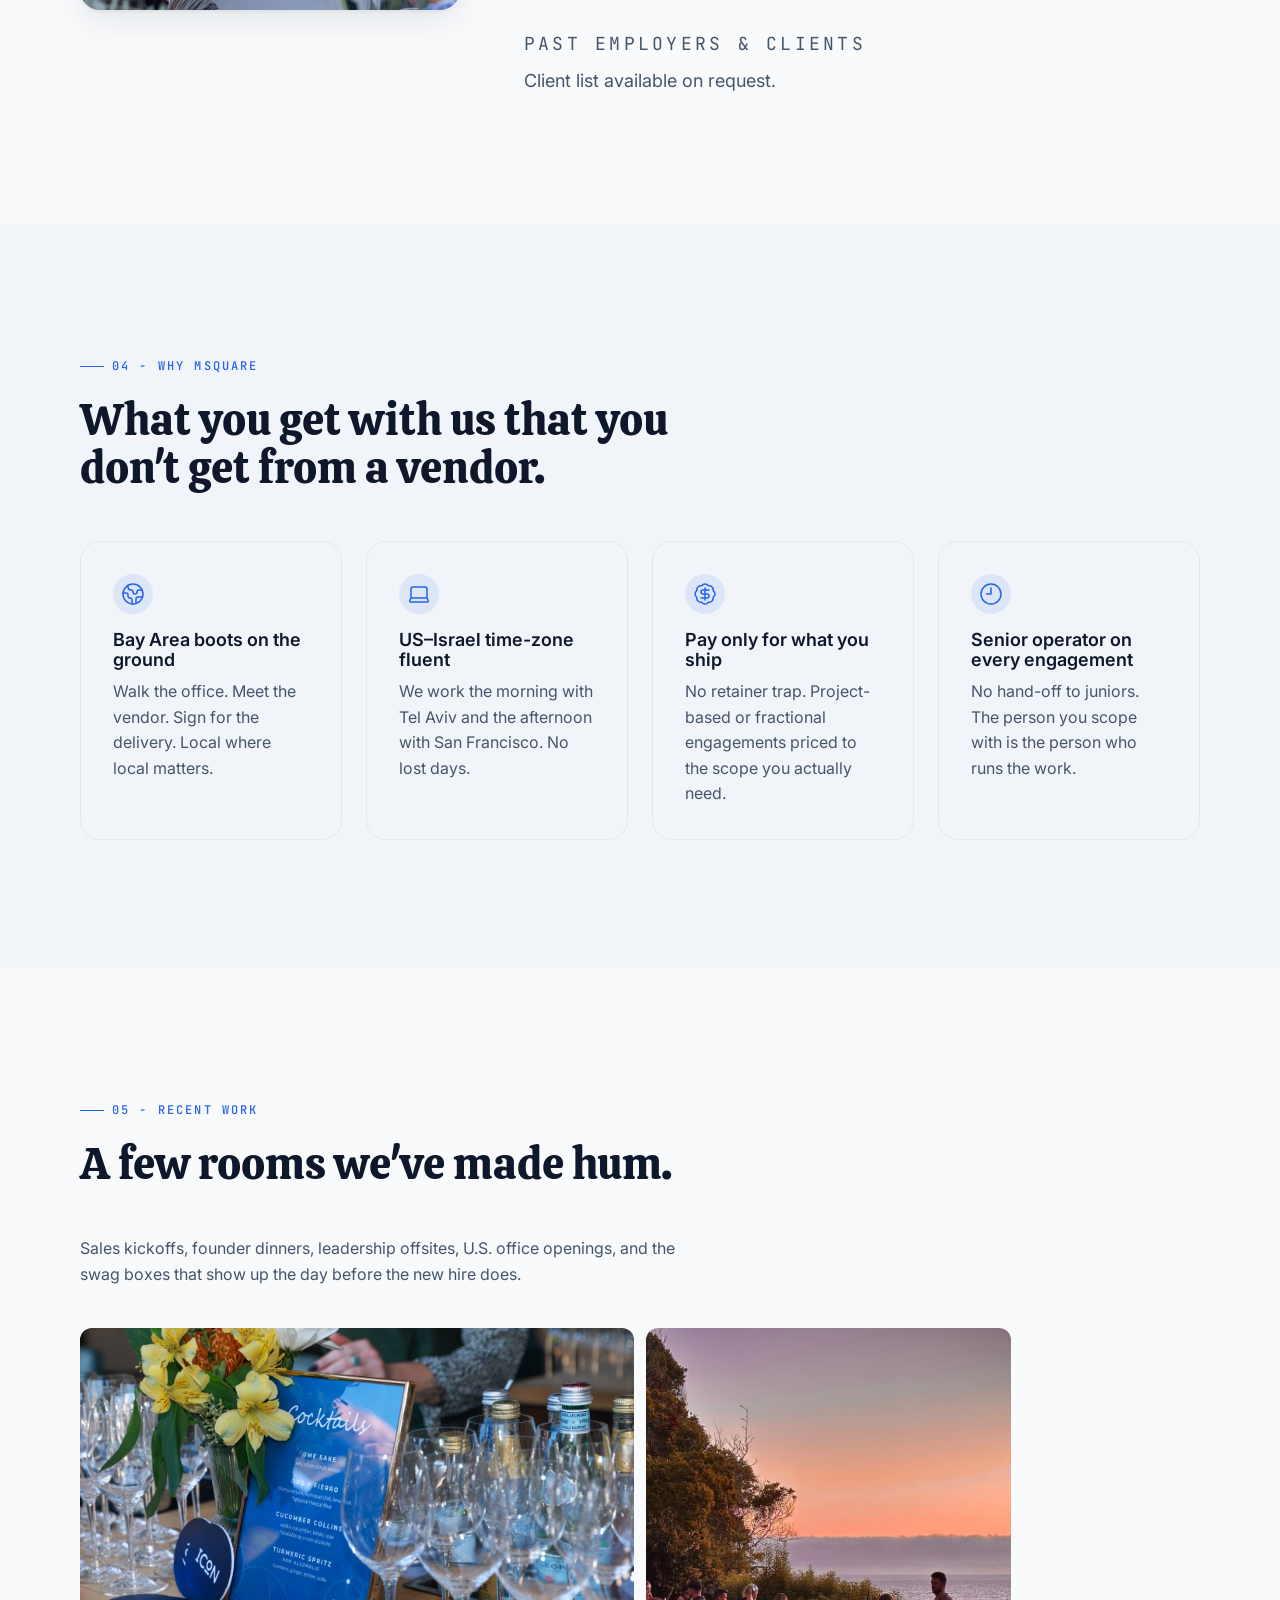
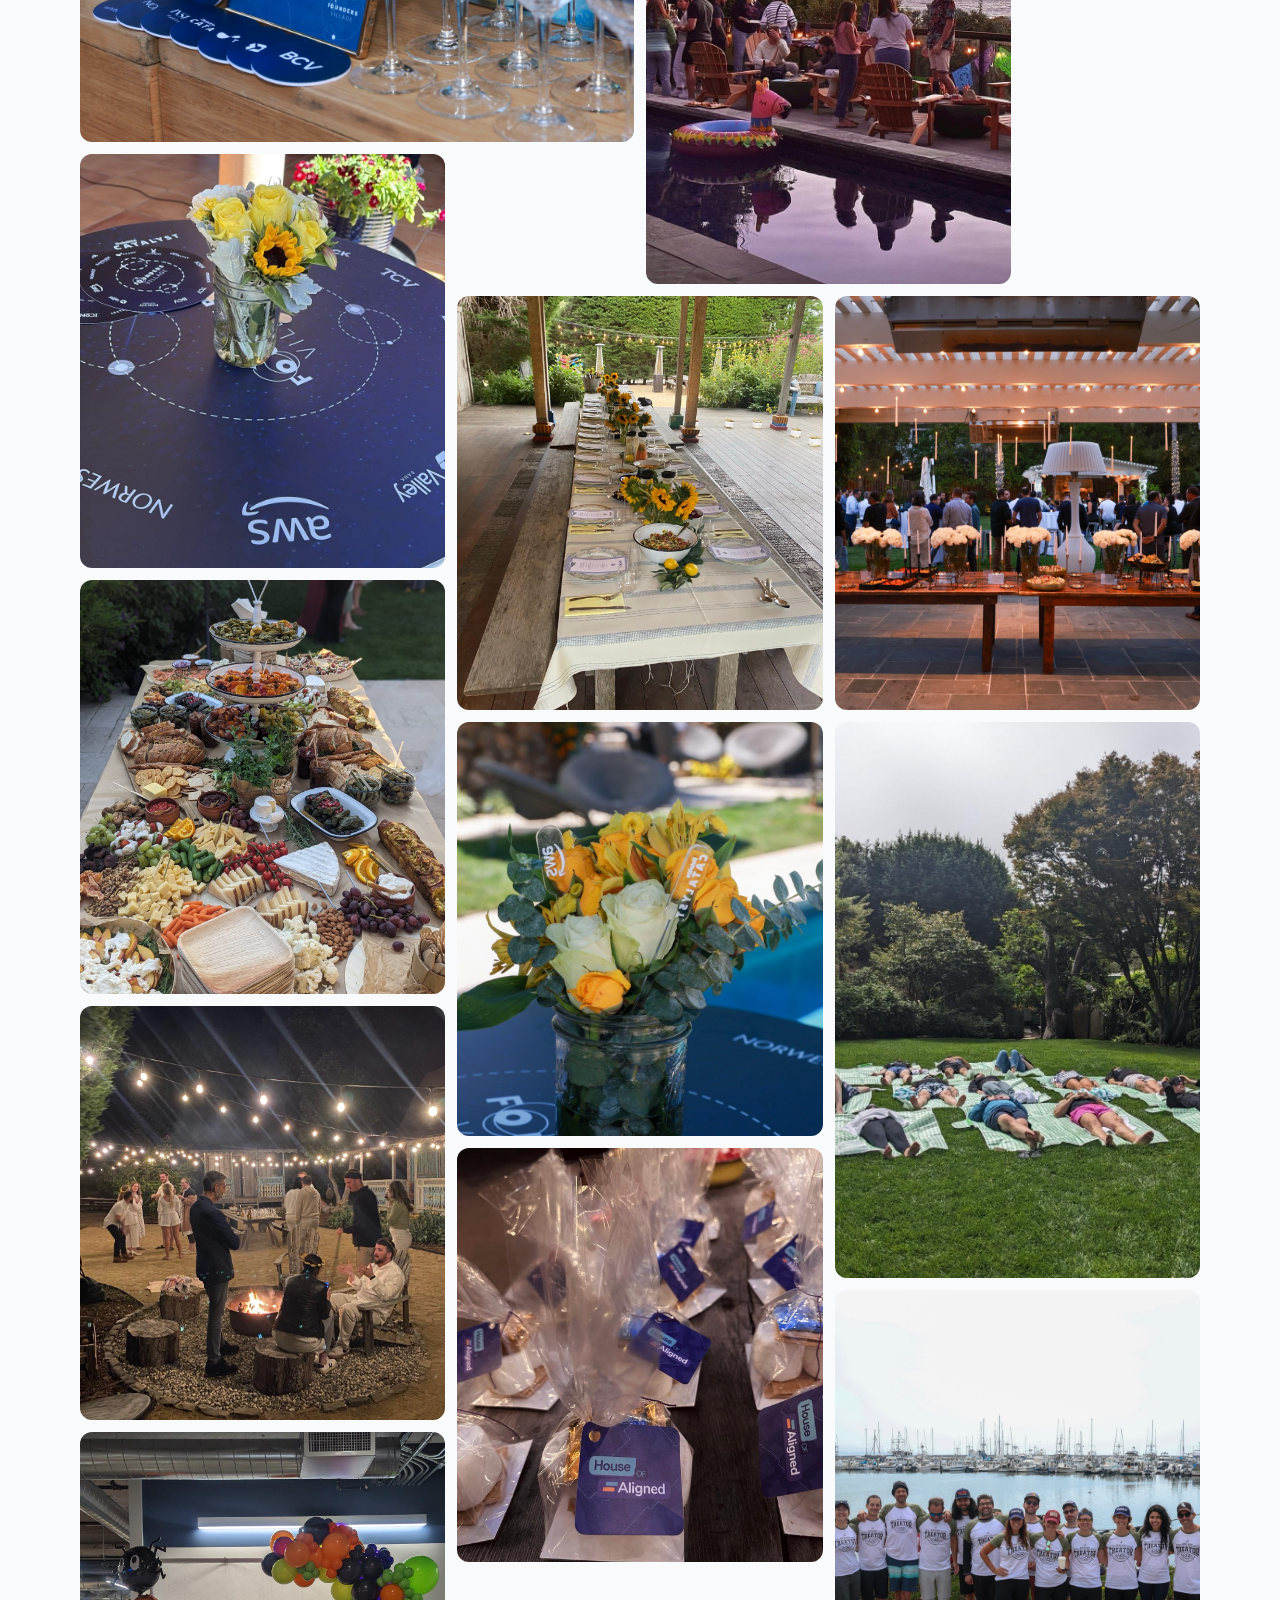
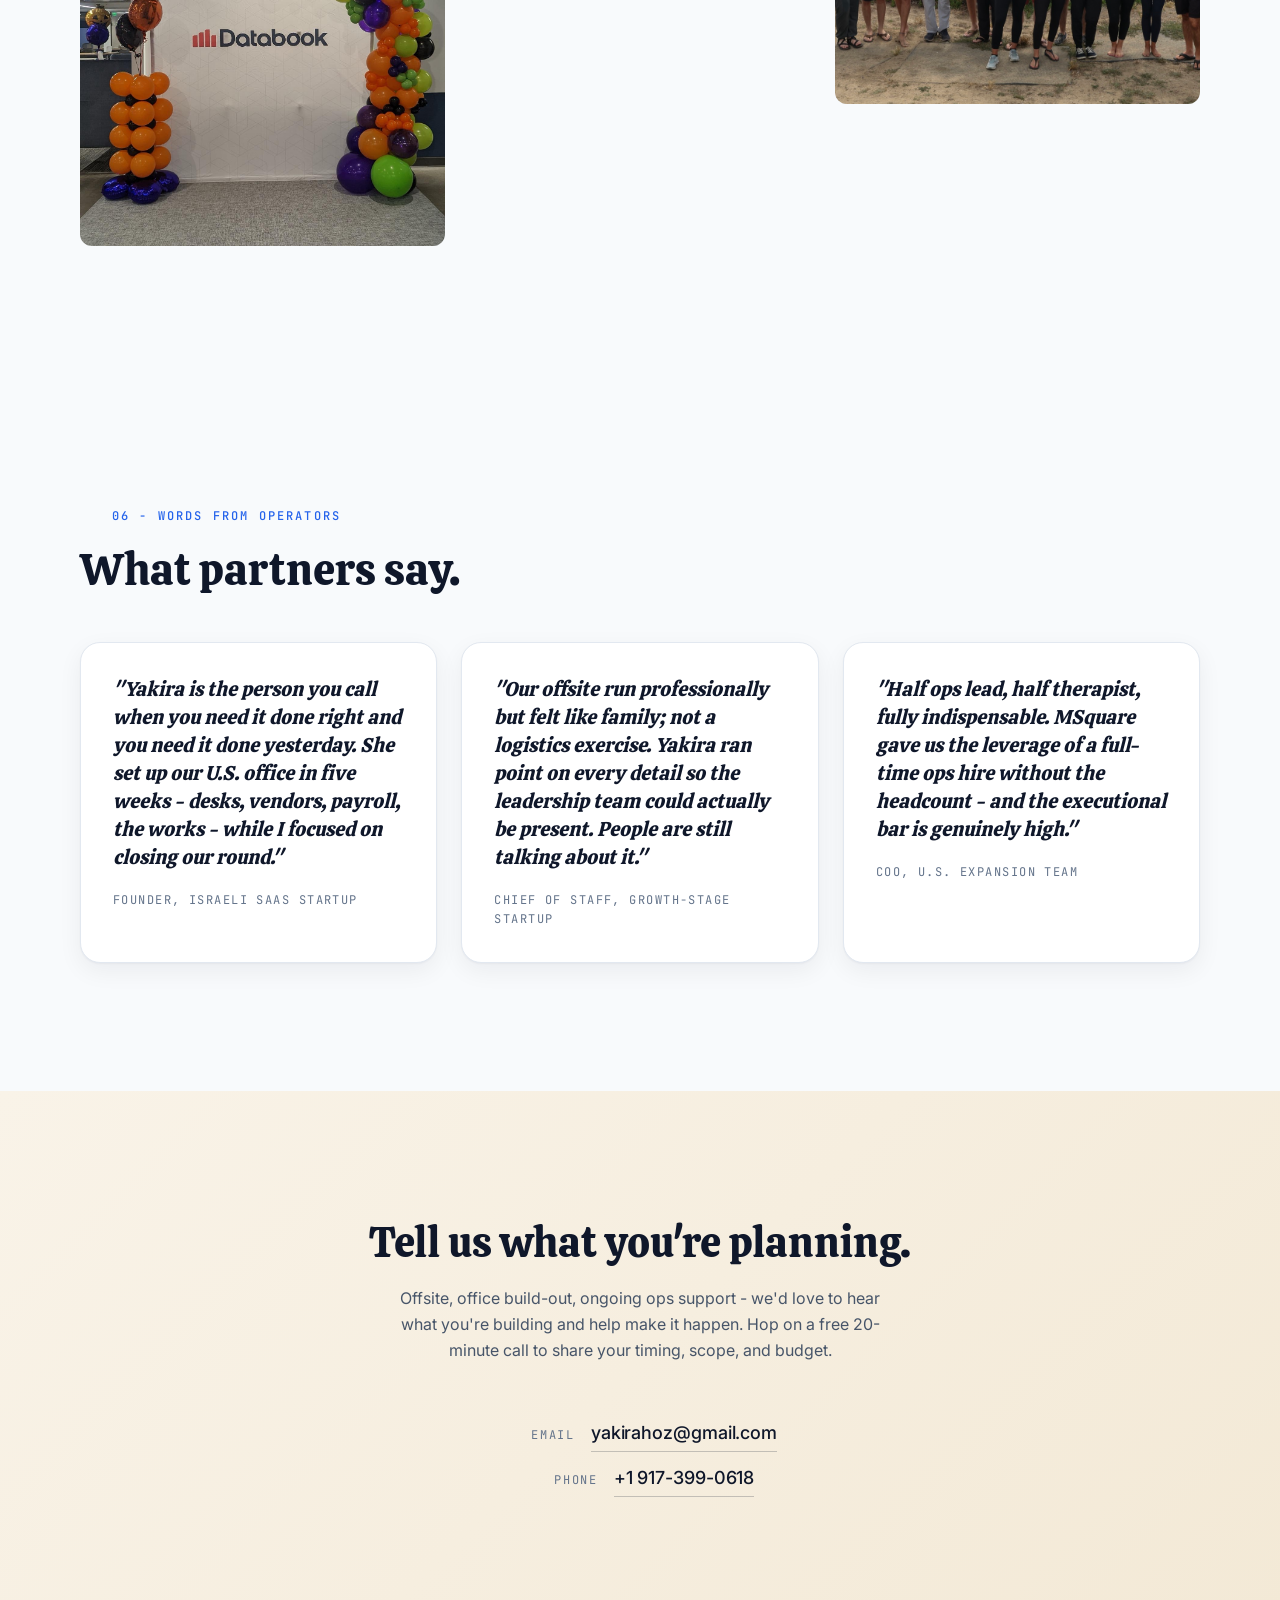
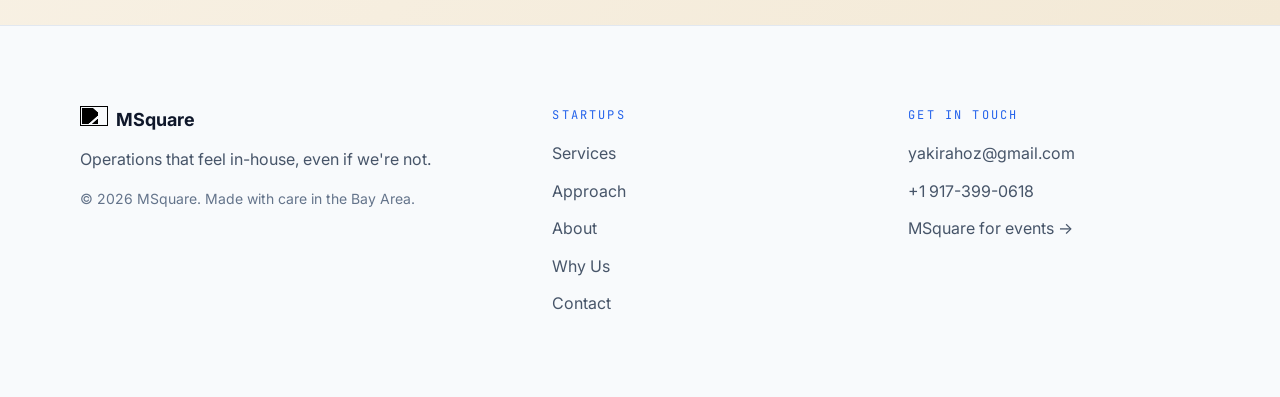
==== commit b3681f58: "Color the active service tab blue on mobile too The mobile accordion JS toggles is-open on the paren" ====
--- a/index.html
+++ b/index.html
@@ -39,7 +39,7 @@
     href="https://fonts.googleapis.com/css2?family=Calistoga&family=Inter:wght@400;500;600;700&family=JetBrains+Mono:wght@500&display=swap"
   />
 
-  <link rel="stylesheet" href="styles.css" />
+  <link rel="stylesheet" href="styles.css?v=20260502" />
 
   <!-- JSON-LD: Organization -->
   <script type="application/ld+json">
--- a/styles.css
+++ b/styles.css
@@ -654,8 +654,12 @@
   transition: color var(--t-fast) var(--ease-out);
   position: relative;
 }
-.service-tab:hover { color: var(--color-ink); }
-.service-tab.is-active { color: var(--color-ink); }
+.service-tab:hover,
+.service-tab:hover .service-name,
+.service-tab.is-active,
+.service-tab.is-active .service-name,
+.services-tabs > li.is-open .service-tab,
+.services-tabs > li.is-open .service-name { color: var(--color-brand); }
 .service-tab.is-active::before {
   content: '';
   position: absolute;
@@ -1048,17 +1052,11 @@
 
   /* Mobile accordion mode */
   .service-accordion {
-    display: grid;
-    grid-template-rows: 0fr;
-    transition: grid-template-rows var(--t-med) var(--ease-out);
-    overflow: hidden;
-  }
-  .service-accordion > * { min-height: 0; }
-  .services-tabs > li.is-open .service-accordion {
-    grid-template-rows: 1fr;
+    display: block;
+    padding-top: var(--space-4);
     padding-bottom: var(--space-6);
   }
-  .service-accordion[hidden] { display: grid; }
+  .service-accordion[hidden] { display: none; }
 
   .why-grid { grid-template-columns: repeat(2, 1fr); }
   .timeline-line { display: none; }
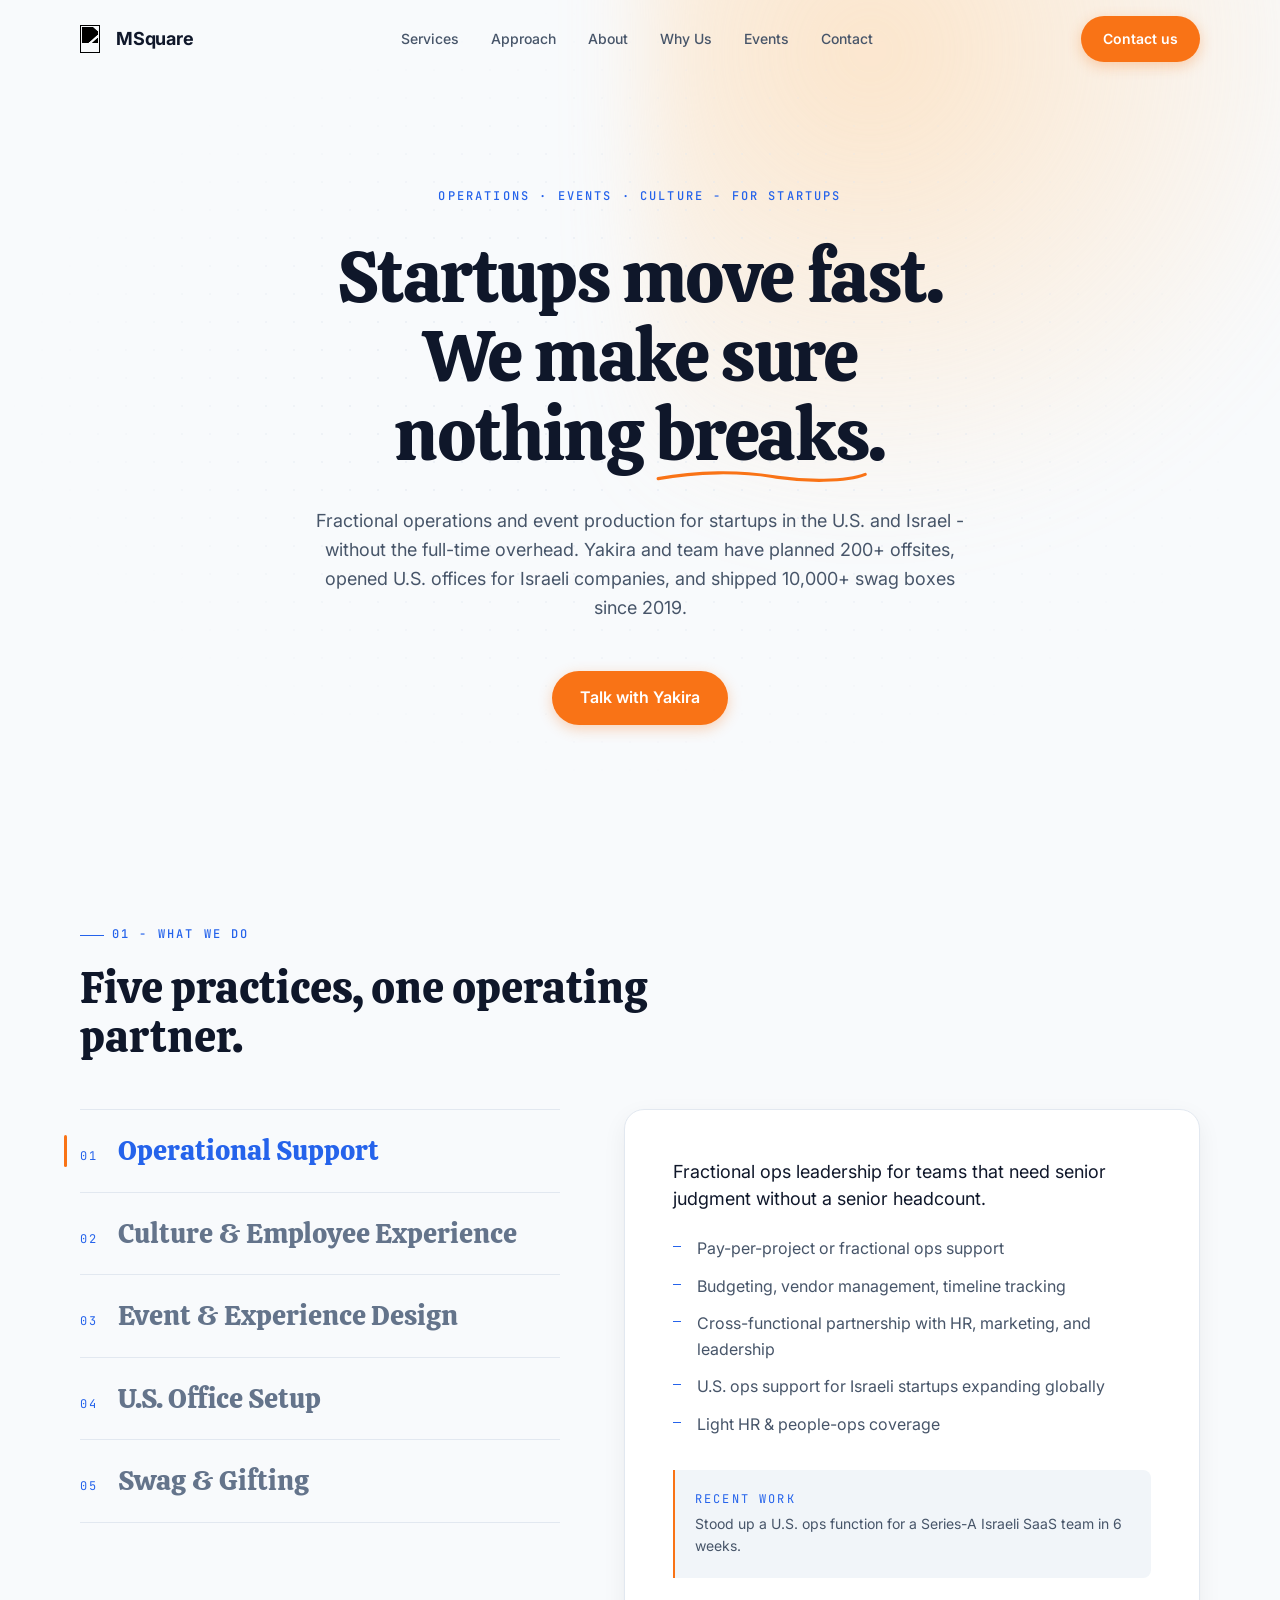
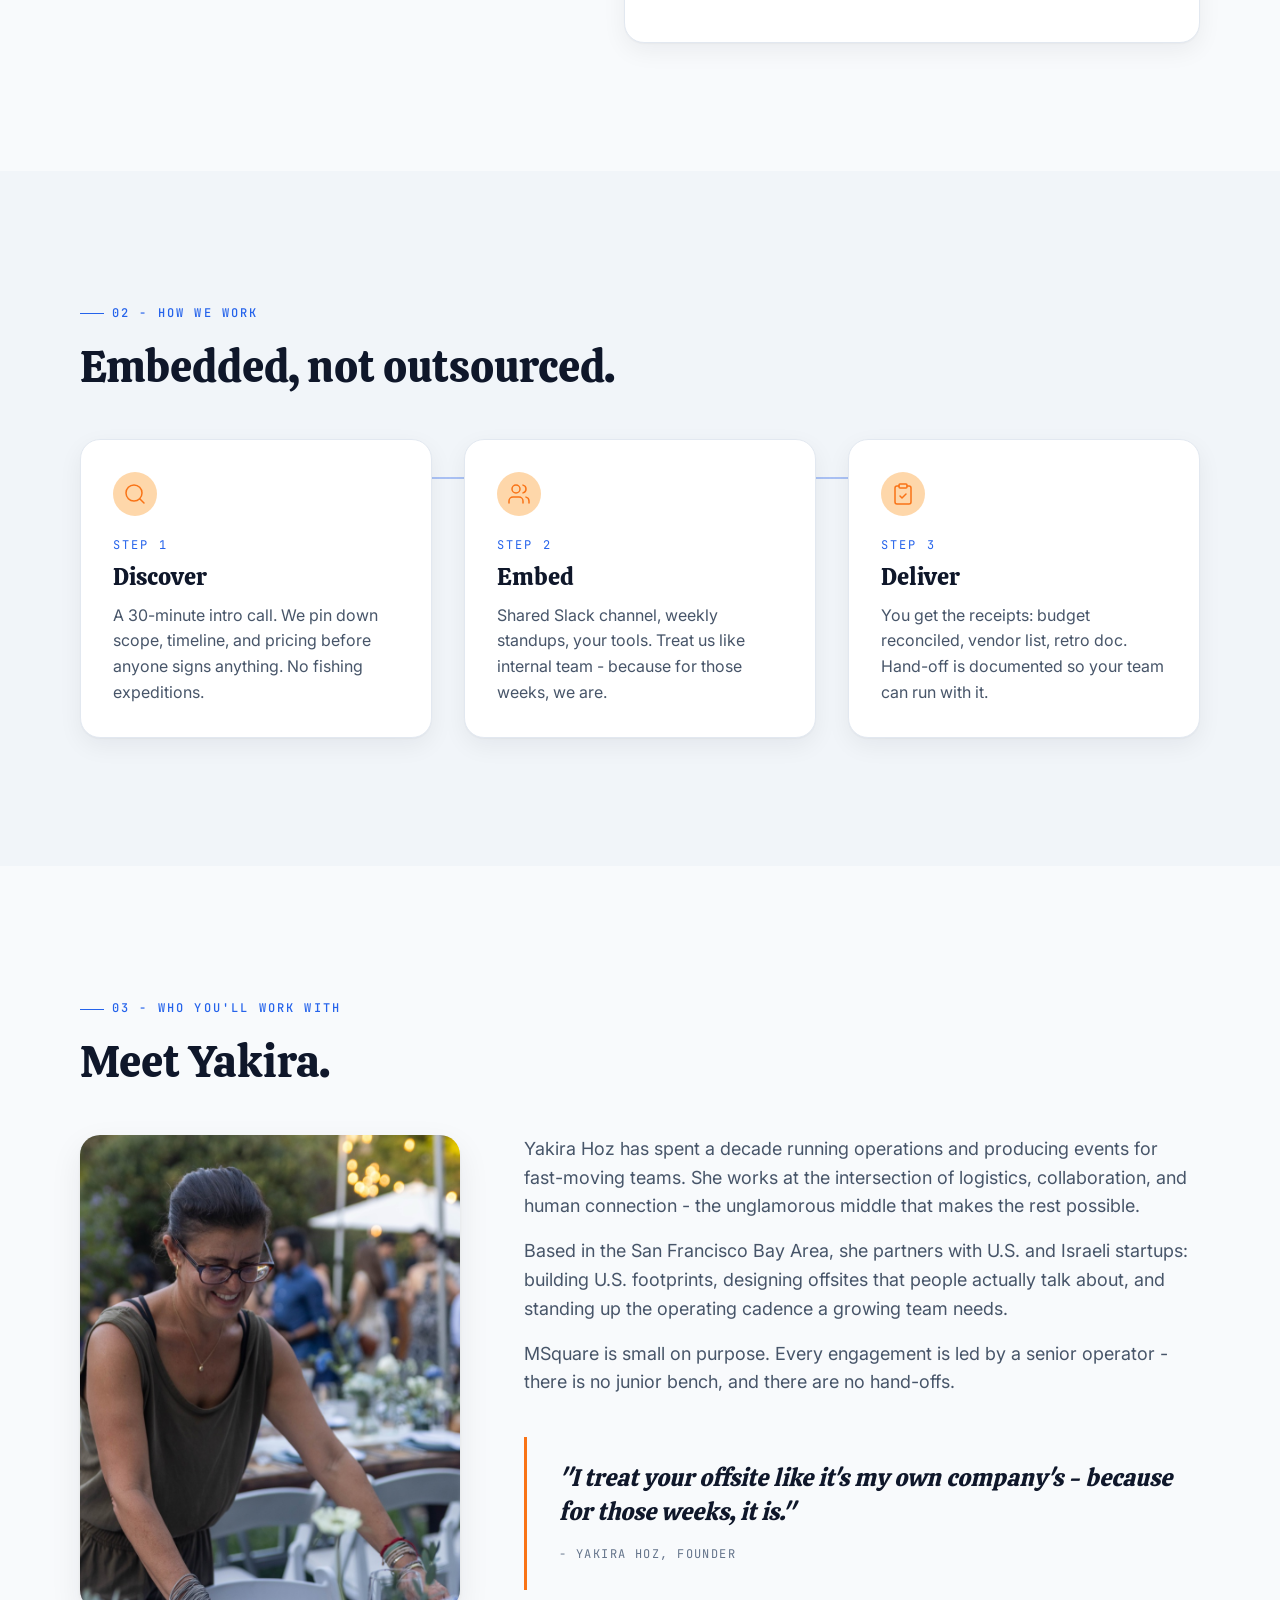
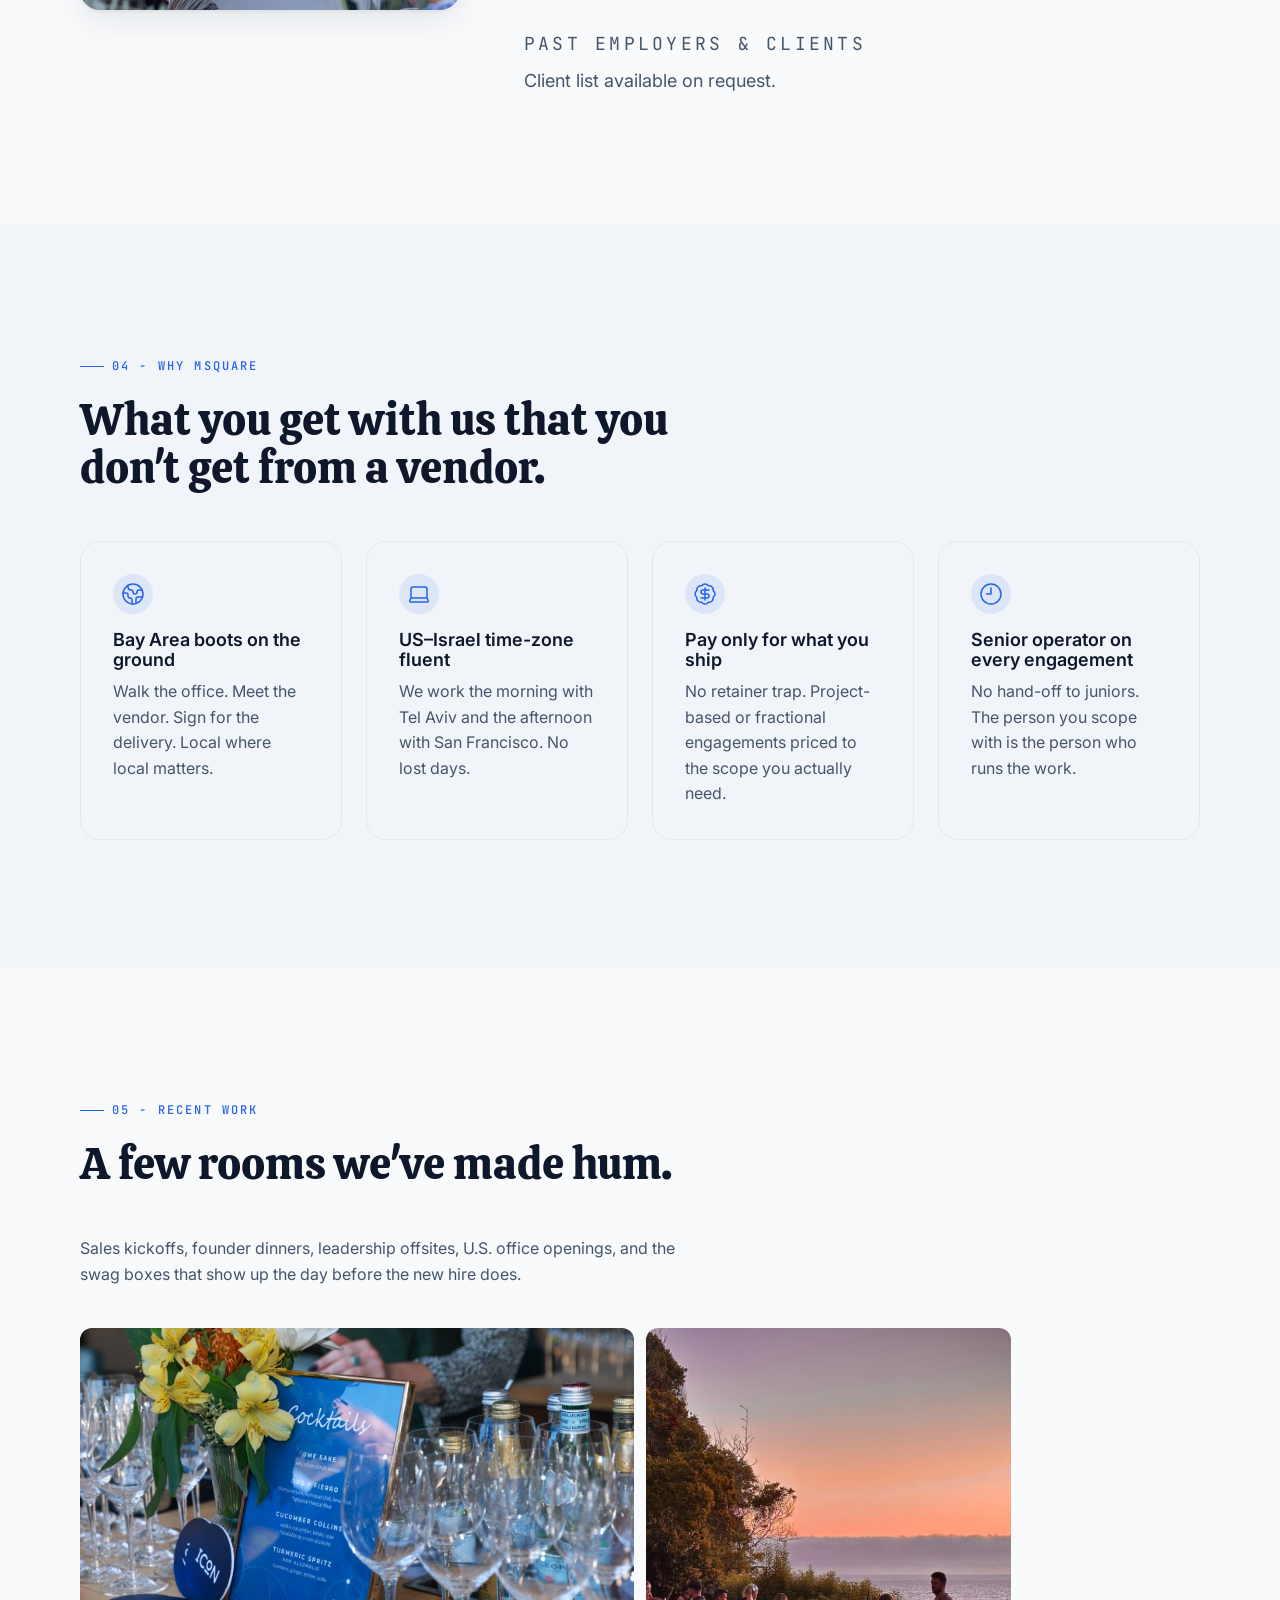
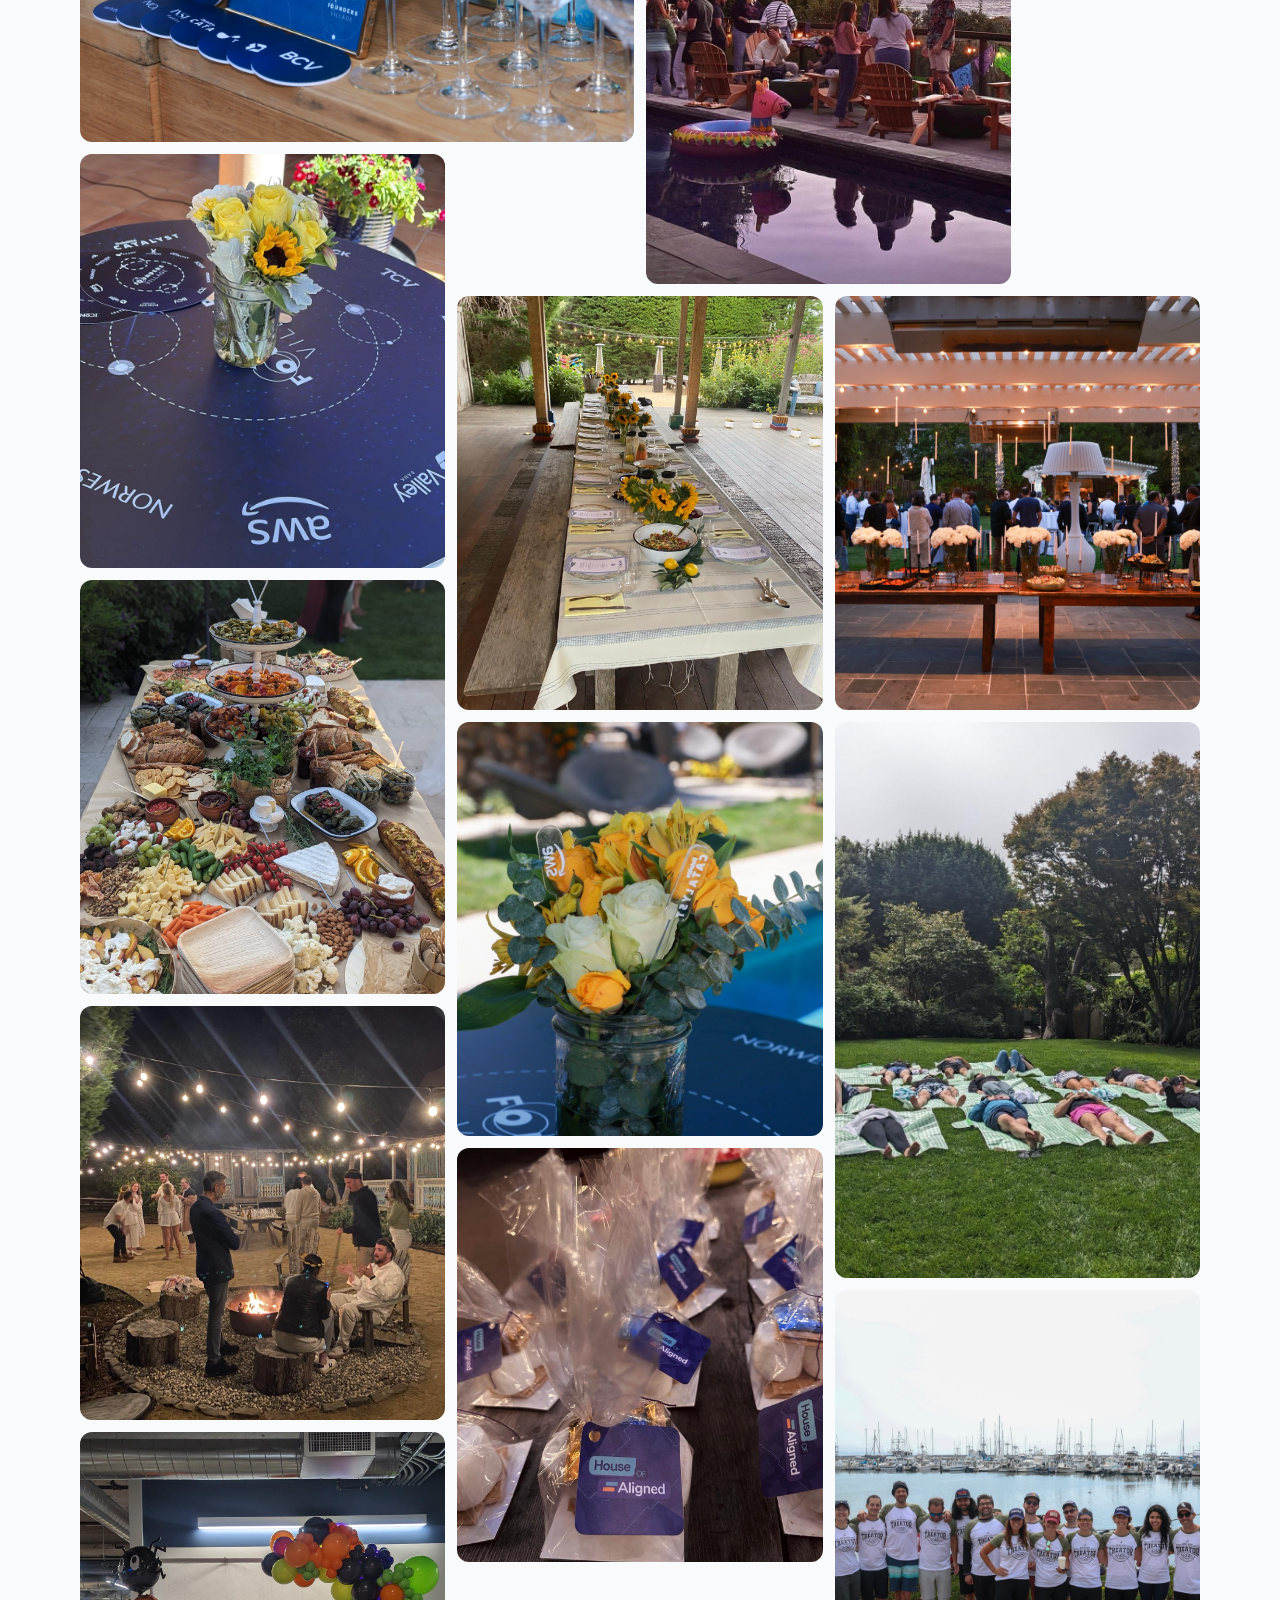
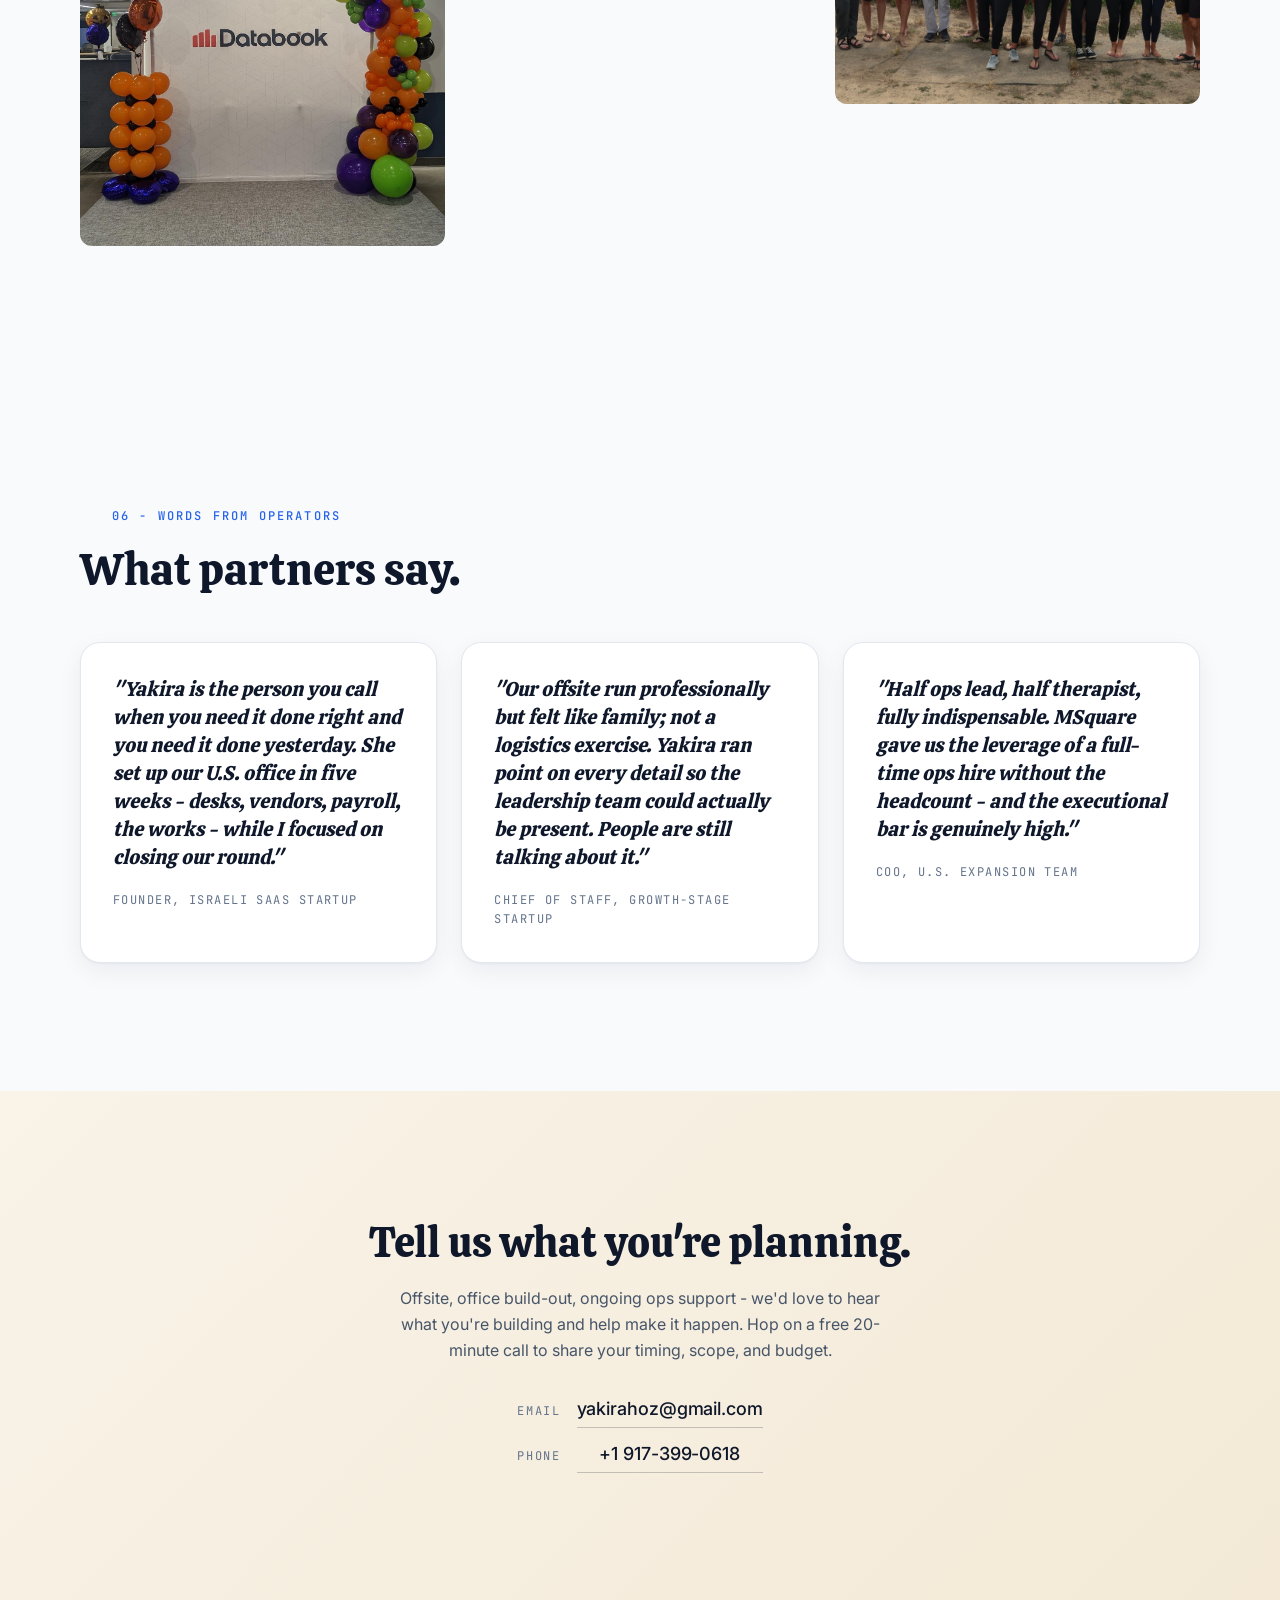
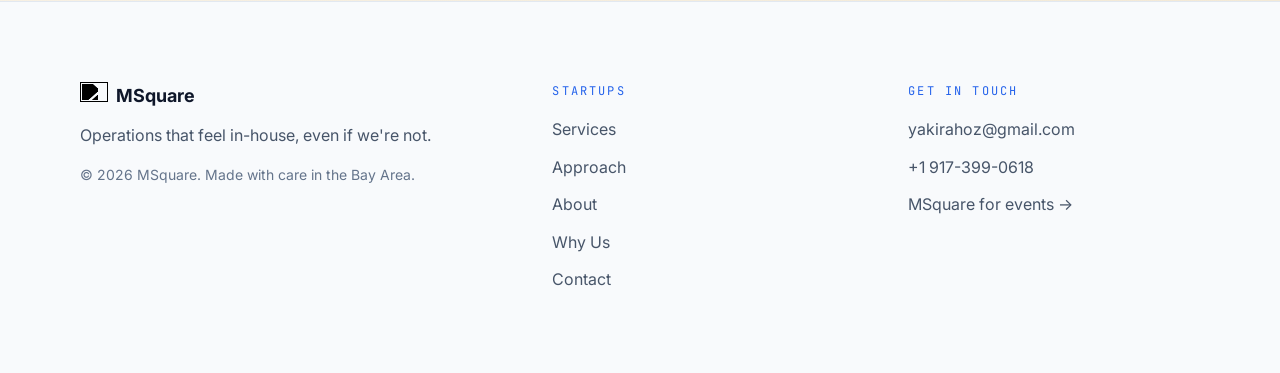
==== commit 6f08af98: "Align contact email + phone on a shared column boundary Each .contact-list row used display:flex; ju" ====
--- a/index.html
+++ b/index.html
@@ -39,7 +39,7 @@
     href="https://fonts.googleapis.com/css2?family=Calistoga&family=Inter:wght@400;500;600;700&family=JetBrains+Mono:wght@500&display=swap"
   />
 
-  <link rel="stylesheet" href="styles.css?v=20260502" />
+  <link rel="stylesheet" href="styles.css?v=20260503" />
 
   <!-- JSON-LD: Organization -->
   <script type="application/ld+json">
--- a/styles.css
+++ b/styles.css
@@ -1238,16 +1238,16 @@
 .contact-list {
   list-style: none;
   padding: 0;
-  margin: var(--space-6) 0 0;
-  display: inline-flex;
-  flex-direction: column;
-  gap: var(--space-3);
+  margin: var(--space-6) auto 0;
+  display: grid;
+  grid-template-columns: max-content max-content;
+  column-gap: var(--space-4);
+  row-gap: var(--space-3);
+  align-items: baseline;
+  width: max-content;
 }
 .contact-list li {
-  display: flex;
-  align-items: baseline;
-  gap: var(--space-4);
-  justify-content: center;
+  display: contents;
 }
 .contact-label {
   font-family: var(--font-mono);
@@ -1255,8 +1255,7 @@
   letter-spacing: 0.14em;
   text-transform: uppercase;
   color: var(--color-ink-subtle);
-  min-width: 4.5rem;
-  text-align: right;
+  justify-self: end;
 }
 .contact-list a {
   font-family: var(--font-sans);
